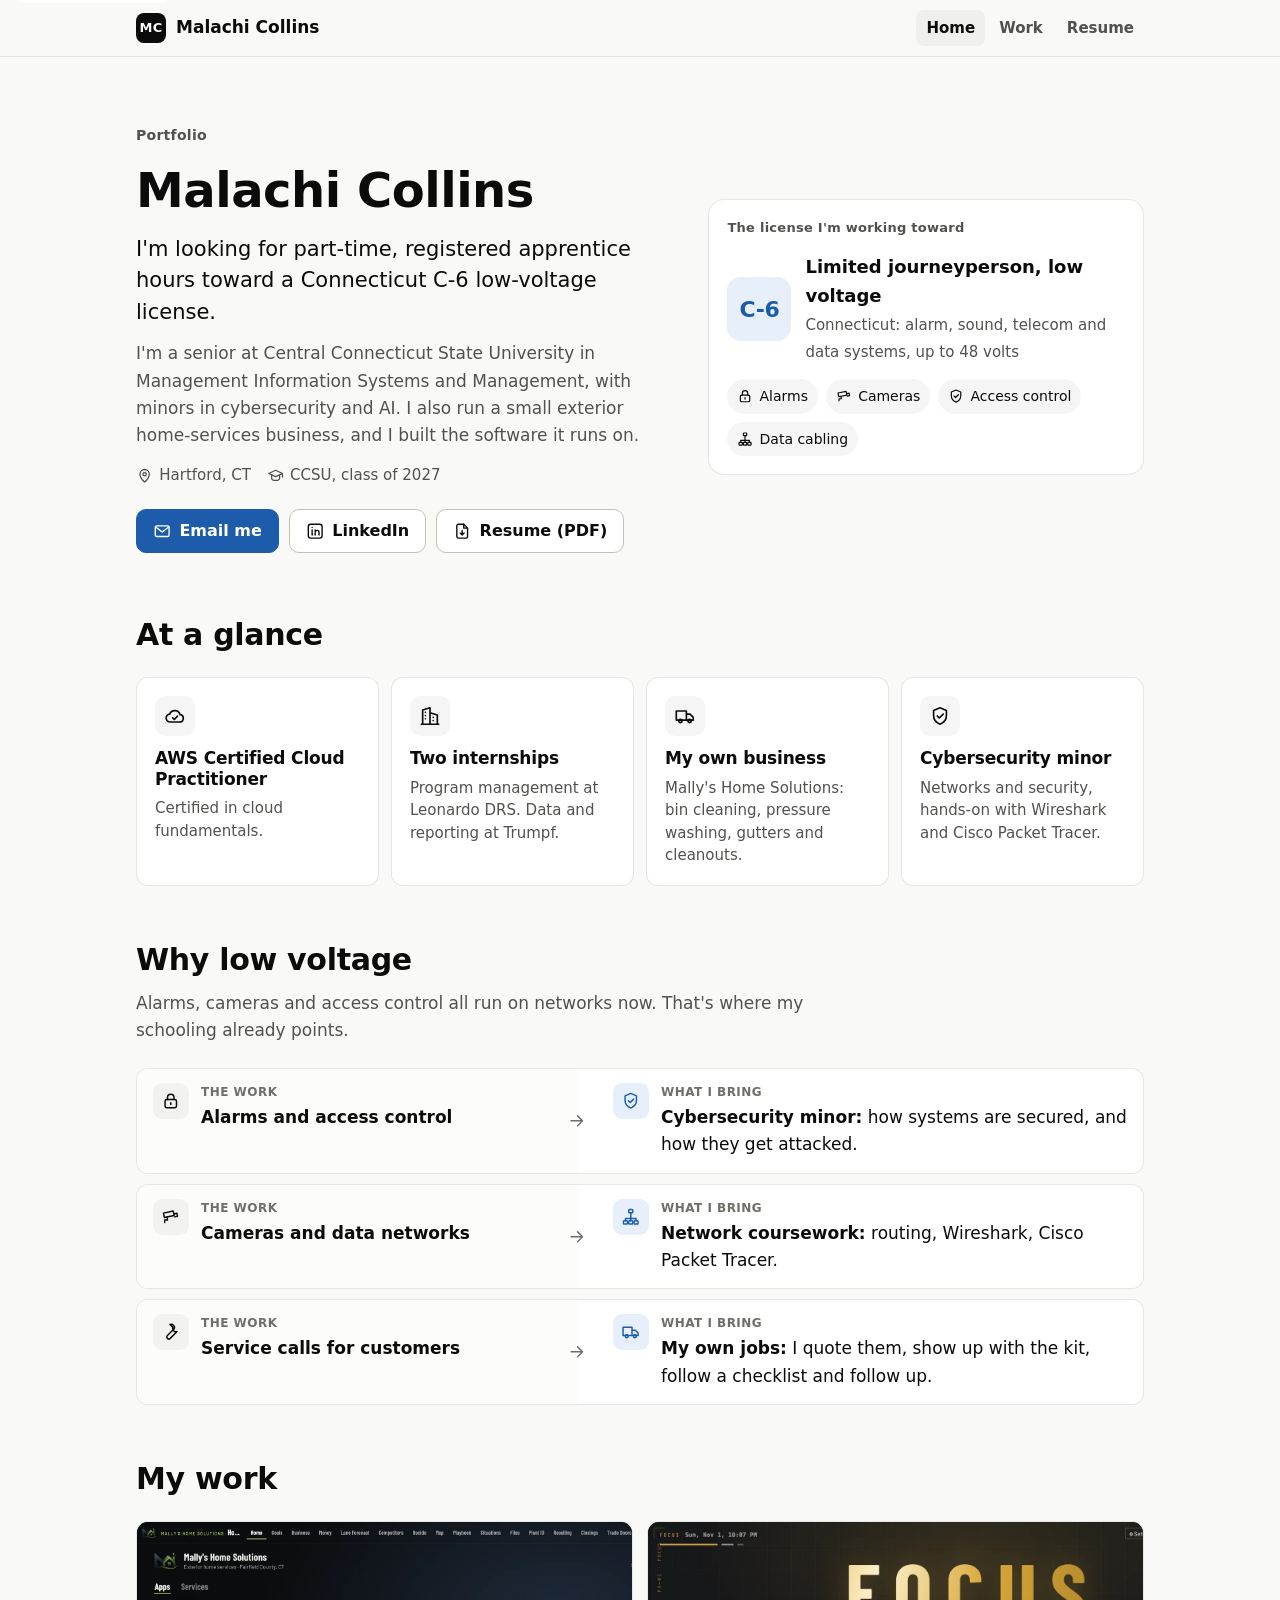
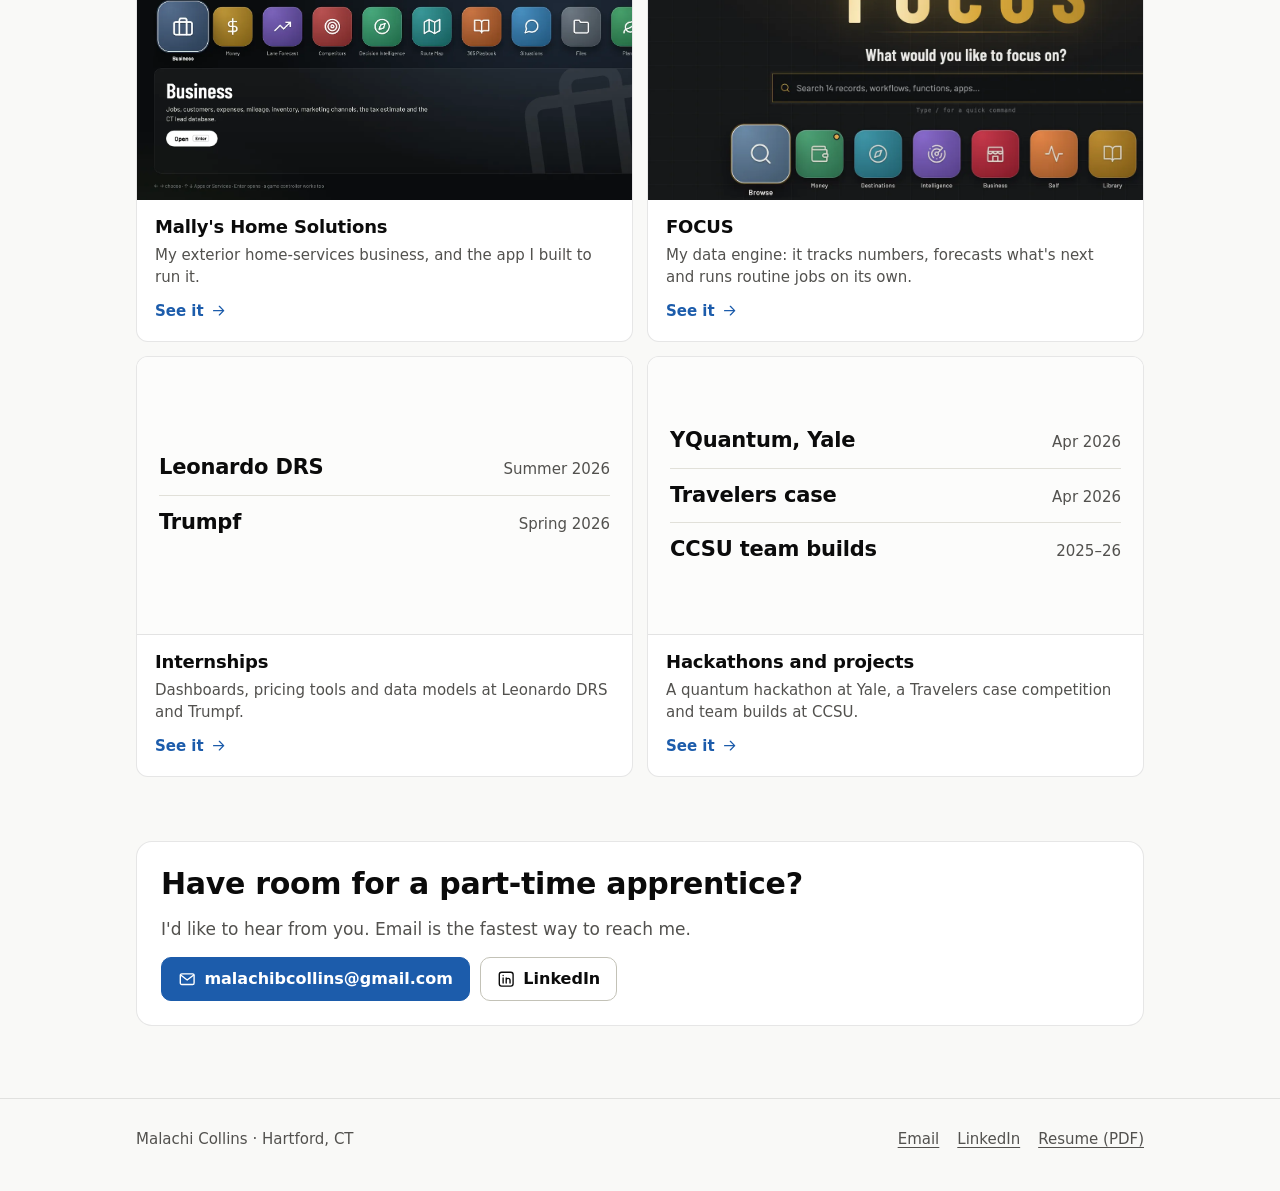
==== docs/index.html @ 4927d35c "The portfolio: Home, Work and Resume for apprenticeship outreach, phone-first, with cleaned screensh" ====
<!doctype html>
<html lang="en">
<head>
<meta charset="utf-8">
<meta name="viewport" content="width=device-width, initial-scale=1">
<title>Malachi Collins · Portfolio</title>
<meta name="description" content="CCSU senior in information systems and cybersecurity, looking for part-time, registered apprentice hours toward a Connecticut C-6 low-voltage license.">
<meta property="og:type" content="website">
<meta property="og:title" content="Malachi Collins · Portfolio">
<meta property="og:description" content="Looking for part-time, registered apprentice hours toward a Connecticut C-6 low-voltage license.">
<meta property="og:url" content="https://mallythearchitect.github.io/">
<meta property="og:image" content="https://mallythearchitect.github.io/assets/img/og-card.png">
<meta name="twitter:card" content="summary_large_image">
<meta name="theme-color" content="#f9f9f7" media="(prefers-color-scheme: light)">
<meta name="theme-color" content="#0d0d0d" media="(prefers-color-scheme: dark)">
<link rel="icon" href="favicon.svg" type="image/svg+xml">
<link rel="apple-touch-icon" href="assets/img/apple-touch-icon.png">
<link rel="stylesheet" href="assets/site.css">
</head>
<body>
<a class="skip" href="#main">Skip to content</a>
<header class="top">
  <div class="wrap">
    <a class="brand" href="./"><span class="mark" aria-hidden="true">MC</span><span class="name">Malachi Collins</span></a>
    <nav class="nav" aria-label="Pages">
      <a href="./" aria-current="page">Home</a>
      <a href="work.html">Work</a>
      <a href="resume.html">Resume</a>
    </nav>
  </div>
</header>

<main id="main">
  <div class="wrap">
    <section class="hero" aria-labelledby="hello">
      <div>
        <div class="kicker">Portfolio</div>
        <h1 id="hello">Malachi Collins</h1>
        <p class="lead">I'm looking for part-time, registered apprentice hours toward a Connecticut <span class="nb">C-6</span> low-voltage license.</p>
        <p class="sub">I'm a senior at Central Connecticut State University in Management Information Systems and Management, with minors in cybersecurity and AI. I also run a small exterior home-services business, and I built the software it runs on.</p>
        <div class="meta">
          <span><svg class="icon" aria-hidden="true"><use href="assets/icons.svg#i-pin"/></svg>Hartford, CT</span>
          <span><svg class="icon" aria-hidden="true"><use href="assets/icons.svg#i-cap"/></svg>CCSU, class of 2027</span>
        </div>
        <div class="actions">
          <a class="btn primary" href="mailto:malachibcollins@gmail.com"><svg class="icon" aria-hidden="true"><use href="assets/icons.svg#i-mail"/></svg>Email me</a>
          <a class="btn" href="https://www.linkedin.com/in/malachi-collins/" rel="noopener"><svg class="icon" aria-hidden="true"><use href="assets/icons.svg#i-linkedin"/></svg>LinkedIn</a>
          <a class="btn" href="assets/Malachi-Collins-Resume.pdf"><svg class="icon" aria-hidden="true"><use href="assets/icons.svg#i-file"/></svg>Resume (PDF)</a>
        </div>
      </div>
      <aside class="hero-card" aria-label="The license I'm working toward">
        <div class="label">The license I'm working toward</div>
        <div class="target">
          <div class="badge-big" aria-hidden="true">C-6</div>
          <div><strong>Limited journeyperson, low voltage</strong><span>Connecticut: alarm, sound, telecom and data systems, up to 48 volts</span></div>
        </div>
        <div class="covers" aria-label="What the work covers">
          <span><svg class="icon" aria-hidden="true"><use href="assets/icons.svg#i-lock"/></svg>Alarms</span>
          <span><svg class="icon" aria-hidden="true"><use href="assets/icons.svg#i-camera"/></svg>Cameras</span>
          <span><svg class="icon" aria-hidden="true"><use href="assets/icons.svg#i-shield"/></svg>Access control</span>
          <span><svg class="icon" aria-hidden="true"><use href="assets/icons.svg#i-network"/></svg>Data cabling</span>
        </div>
      </aside>
    </section>

    <section class="section" aria-labelledby="glance">
      <div class="section-head"><h2 id="glance">At a glance</h2></div>
      <div class="tiles">
        <div class="tile">
          <div class="ico"><svg class="icon" aria-hidden="true"><use href="assets/icons.svg#i-cloud"/></svg></div>
          <h3>AWS Certified Cloud Practitioner</h3>
          <p>Certified in cloud fundamentals.</p>
        </div>
        <div class="tile">
          <div class="ico"><svg class="icon" aria-hidden="true"><use href="assets/icons.svg#i-building"/></svg></div>
          <h3>Two internships</h3>
          <p>Program management at Leonardo DRS. Data and reporting at Trumpf.</p>
        </div>
        <div class="tile">
          <div class="ico"><svg class="icon" aria-hidden="true"><use href="assets/icons.svg#i-truck"/></svg></div>
          <h3>My own business</h3>
          <p>Mally's Home Solutions: bin cleaning, pressure washing, gutters and cleanouts.</p>
        </div>
        <div class="tile">
          <div class="ico"><svg class="icon" aria-hidden="true"><use href="assets/icons.svg#i-shield"/></svg></div>
          <h3>Cybersecurity minor</h3>
          <p>Networks and security, hands-on with Wireshark and Cisco Packet Tracer.</p>
        </div>
      </div>
    </section>

    <section class="section" aria-labelledby="why">
      <div class="section-head">
        <h2 id="why">Why low voltage</h2>
        <p class="sub">Alarms, cameras and access control all run on networks now. That's where my schooling already points.</p>
      </div>
      <div class="pairs">
        <div class="pair">
          <div class="work"><span class="ico"><svg class="icon" aria-hidden="true"><use href="assets/icons.svg#i-lock"/></svg></span><div><small>The work</small><strong>Alarms and access control</strong></div></div>
          <div class="arrow" aria-hidden="true"><svg class="icon"><use href="assets/icons.svg#i-arrow"/></svg></div>
          <div class="bring"><span class="ico"><svg class="icon" aria-hidden="true"><use href="assets/icons.svg#i-shield"/></svg></span><div><small>What I bring</small><strong>Cybersecurity minor:</strong> how systems are secured, and how they get attacked.</div></div>
        </div>
        <div class="pair">
          <div class="work"><span class="ico"><svg class="icon" aria-hidden="true"><use href="assets/icons.svg#i-camera"/></svg></span><div><small>The work</small><strong>Cameras and data networks</strong></div></div>
          <div class="arrow" aria-hidden="true"><svg class="icon"><use href="assets/icons.svg#i-arrow"/></svg></div>
          <div class="bring"><span class="ico"><svg class="icon" aria-hidden="true"><use href="assets/icons.svg#i-network"/></svg></span><div><small>What I bring</small><strong>Network coursework:</strong> routing, Wireshark, Cisco Packet Tracer.</div></div>
        </div>
        <div class="pair">
          <div class="work"><span class="ico"><svg class="icon" aria-hidden="true"><use href="assets/icons.svg#i-tools"/></svg></span><div><small>The work</small><strong>Service calls for customers</strong></div></div>
          <div class="arrow" aria-hidden="true"><svg class="icon"><use href="assets/icons.svg#i-arrow"/></svg></div>
          <div class="bring"><span class="ico"><svg class="icon" aria-hidden="true"><use href="assets/icons.svg#i-truck"/></svg></span><div><small>What I bring</small><strong>My own jobs:</strong> I quote them, show up with the kit, follow a checklist and follow up.</div></div>
        </div>
      </div>
    </section>

    <section class="section" aria-labelledby="mywork">
      <div class="section-head"><h2 id="mywork">My work</h2></div>
      <div class="cards two-up">
        <a class="card" href="work.html#mallys">
          <div class="pic"><img src="assets/img/mhs-console.webp" width="1600" height="825" alt="The Mally's Home Solutions app's home screen: a row of app tiles." loading="lazy"></div>
          <div class="body"><h3>Mally's Home Solutions</h3><p>My exterior home-services business, and the app I built to run it.</p><span class="more">See it<svg class="icon" aria-hidden="true"><use href="assets/icons.svg#i-arrow"/></svg></span></div>
        </a>
        <a class="card" href="work.html#focus">
          <div class="pic"><img src="assets/img/focus-home.webp" width="1600" height="700" alt="The FOCUS home screen: a search box and a row of app tiles." loading="lazy"></div>
          <div class="body"><h3>FOCUS</h3><p>My data engine: it tracks numbers, forecasts what's next and runs routine jobs on its own.</p><span class="more">See it<svg class="icon" aria-hidden="true"><use href="assets/icons.svg#i-arrow"/></svg></span></div>
        </a>
        <a class="card" href="work.html#internships">
          <div class="pic text-pic"><ul><li><b>Leonardo DRS</b><span>Summer 2026</span></li><li><b>Trumpf</b><span>Spring 2026</span></li></ul></div>
          <div class="body"><h3>Internships</h3><p>Dashboards, pricing tools and data models at Leonardo DRS and Trumpf.</p><span class="more">See it<svg class="icon" aria-hidden="true"><use href="assets/icons.svg#i-arrow"/></svg></span></div>
        </a>
        <a class="card" href="work.html#competitions">
          <div class="pic text-pic"><ul><li><b>YQuantum, Yale</b><span>Apr 2026</span></li><li><b>Travelers case</b><span>Apr 2026</span></li><li><b>CCSU team builds</b><span>2025–26</span></li></ul></div>
          <div class="body"><h3>Hackathons and projects</h3><p>A quantum hackathon at Yale, a Travelers case competition and team builds at CCSU.</p><span class="more">See it<svg class="icon" aria-hidden="true"><use href="assets/icons.svg#i-arrow"/></svg></span></div>
        </a>
      </div>
    </section>

    <section class="cta" aria-labelledby="talk">
      <h2 id="talk">Have room for a part-time apprentice?</h2>
      <p>I'd like to hear from you. Email is the fastest way to reach me.</p>
      <div class="actions">
        <a class="btn primary" href="mailto:malachibcollins@gmail.com"><svg class="icon" aria-hidden="true"><use href="assets/icons.svg#i-mail"/></svg>malachibcollins@gmail.com</a>
        <a class="btn" href="https://www.linkedin.com/in/malachi-collins/" rel="noopener"><svg class="icon" aria-hidden="true"><use href="assets/icons.svg#i-linkedin"/></svg>LinkedIn</a>
      </div>
    </section>
  </div>
</main>

<footer class="foot">
  <div class="wrap">
    <span>Malachi Collins · Hartford, CT</span>
    <nav aria-label="Contact">
      <a href="mailto:malachibcollins@gmail.com">Email</a>
      <a href="https://www.linkedin.com/in/malachi-collins/" rel="noopener">LinkedIn</a>
      <a href="assets/Malachi-Collins-Resume.pdf">Resume (PDF)</a>
    </nav>
  </div>
</footer>
</body>
</html>
---- docs/assets/site.css ----
/* Malachi Collins: portfolio. One stylesheet for every page; light and dark follow the device. */
:root {
  color-scheme: light;
  --page: #f9f9f7;
  --surface: #fcfcfb;
  --raised: #ffffff;
  --ink: #0b0b0b;
  --ink-2: #52514e;
  --muted: #6f6e69;
  --grid: #e1e0d9;
  --axis: #c3c2b7;
  --ring: rgba(11, 11, 11, 0.10);
  --wash: rgba(11, 11, 11, 0.04);
  --link: #1c5cab;
  --accent: #1c5cab;
  --on-accent: #ffffff;
  --accent-wash: #e6effa;
  --series-1: #2a78d6;
  --series-2: #eb6834;
  --series-3: #1baf7a;
  --good: #0ca30c;
  --radius: 12px;
  --font: system-ui, -apple-system, "Segoe UI", Roboto, "Helvetica Neue", Arial, sans-serif;
}
@media (prefers-color-scheme: dark) {
  :root:not([data-theme="light"]) {
    color-scheme: dark;
    --page: #0d0d0d;
    --surface: #1a1a19;
    --raised: #1f1f1e;
    --ink: #f0efec;
    --ink-2: #c3c2b7;
    --muted: #a3a29b;
    --grid: #2c2c2a;
    --axis: #383835;
    --ring: rgba(255, 255, 255, 0.10);
    --wash: rgba(255, 255, 255, 0.05);
    --link: #86b6ef;
    --accent: #3987e5;
    --on-accent: #ffffff;
    --accent-wash: #16263a;
    --series-1: #3987e5;
    --series-2: #d95926;
    --series-3: #199e70;
  }
}

*, *::before, *::after { box-sizing: border-box; }
html { -webkit-text-size-adjust: 100%; scroll-behavior: smooth; }
@media (prefers-reduced-motion: reduce) { html { scroll-behavior: auto; } }
body {
  margin: 0;
  background: var(--page);
  color: var(--ink);
  font: 17px/1.6 var(--font);
  overflow-x: hidden;
}
img { max-width: 100%; height: auto; display: block; }
a { color: var(--link); text-underline-offset: 3px; }
a:hover { text-decoration-thickness: 2px; }
:focus-visible { outline: 2px solid var(--accent); outline-offset: 3px; border-radius: 4px; }
h1, h2, h3 { line-height: 1.2; margin: 0; letter-spacing: -0.01em; }
h1 { font-size: clamp(32px, 6vw, 48px); font-weight: 700; }
h2 { font-size: clamp(24px, 4vw, 30px); font-weight: 700; }
h3 { font-size: 18px; font-weight: 650; }
p { margin: 0; }
.wrap { max-width: 1040px; margin: 0 auto; padding: 0 16px; }
.nb { white-space: nowrap; }
.sr-only { position: absolute; width: 1px; height: 1px; padding: 0; margin: -1px; overflow: hidden; clip: rect(0 0 0 0); white-space: nowrap; border: 0; }
.skip { position: absolute; left: 16px; top: -40px; background: var(--raised); padding: 8px 12px; border-radius: 8px; z-index: 10; }
.skip:focus { top: 8px; }
.icon { width: 1.15em; height: 1.15em; flex: none; fill: none; stroke: currentColor; stroke-width: 1.8; stroke-linecap: round; stroke-linejoin: round; }

/* Top bar */
.top { position: sticky; top: 0; z-index: 5; background: var(--page); background: color-mix(in srgb, var(--page) 88%, transparent); backdrop-filter: saturate(1.4) blur(10px); -webkit-backdrop-filter: saturate(1.4) blur(10px); border-bottom: 1px solid var(--ring); }
.top .wrap { display: flex; align-items: center; justify-content: space-between; gap: 12px; height: 56px; }
.brand { display: flex; align-items: center; gap: 10px; color: var(--ink); text-decoration: none; font-weight: 700; white-space: nowrap; }
.brand .mark { width: 30px; height: 30px; border-radius: 8px; background: var(--ink); color: var(--page); display: grid; place-items: center; font-size: 13px; letter-spacing: 0.02em; }
.nav { display: flex; gap: 4px; }
.nav a { color: var(--ink-2); text-decoration: none; padding: 6px 10px; border-radius: 8px; font-size: 15px; font-weight: 550; }
.nav a:hover { background: var(--wash); color: var(--ink); }
.nav a[aria-current="page"] { color: var(--ink); background: var(--wash); }
@media (max-width: 420px) { .brand .name { display: none; } }

/* Sections */
main { display: block; }
.section { padding: 56px 0 8px; }
.section + .section { padding-top: 48px; }
.kicker { display: inline-flex; align-items: center; gap: 8px; color: var(--ink-2); font-size: 14px; font-weight: 600; letter-spacing: 0.02em; margin-bottom: 10px; }
.lead { font-size: clamp(18px, 2.6vw, 21px); line-height: 1.5; color: var(--ink); max-width: 46ch; }
.sub { color: var(--ink-2); max-width: 62ch; }
.section-head { display: grid; gap: 10px; margin-bottom: 24px; }
.section-head .sub { margin-top: 2px; }

/* Hero */
.hero { padding: 48px 0 8px; display: grid; gap: 28px; grid-template-columns: minmax(0, 1fr); align-items: center; }
@media (min-width: 860px) { .hero { grid-template-columns: minmax(0, 1.25fr) minmax(0, 1fr); padding-top: 64px; } }
.hero h1 { margin: 6px 0 14px; }
.hero .lead { margin-bottom: 12px; }
.meta { display: flex; flex-wrap: wrap; gap: 6px 16px; color: var(--ink-2); font-size: 15px; margin: 14px 0 22px; }
.meta span { display: inline-flex; align-items: center; gap: 6px; }
.actions { display: flex; flex-wrap: wrap; gap: 10px; }
.btn { display: inline-flex; align-items: center; gap: 8px; min-height: 44px; padding: 0 16px; border-radius: 10px; border: 1px solid var(--axis); color: var(--ink); background: var(--raised); text-decoration: none; font-weight: 600; font-size: 16px; }
.btn:hover { border-color: var(--ink-2); text-decoration: none; }
.btn.primary { background: var(--accent); border-color: var(--accent); color: var(--on-accent); }
.btn.primary:hover { filter: brightness(1.08); }
.hero-card { background: var(--raised); border: 1px solid var(--ring); border-radius: 16px; padding: 18px; display: grid; gap: 14px; }
.hero-card .label { font-size: 13px; font-weight: 650; color: var(--ink-2); letter-spacing: 0.02em; }
.target { display: grid; grid-template-columns: auto minmax(0, 1fr); gap: 14px; align-items: center; }
.badge-big { width: 64px; height: 64px; border-radius: 14px; background: var(--accent-wash); color: var(--link); display: grid; place-items: center; font-weight: 800; font-size: 22px; letter-spacing: -0.02em; }
.target strong { display: block; font-size: 18px; }
.target span { color: var(--ink-2); font-size: 15px; }
.covers { display: flex; flex-wrap: wrap; gap: 8px; }
.covers span { display: inline-flex; align-items: center; gap: 6px; font-size: 14px; padding: 6px 10px; border-radius: 999px; background: var(--wash); color: var(--ink); }

/* Tiles */
.tiles { display: grid; gap: 12px; grid-template-columns: repeat(auto-fit, minmax(min(100%, 220px), 1fr)); }
.tile { background: var(--raised); border: 1px solid var(--ring); border-radius: var(--radius); padding: 18px; display: grid; gap: 8px; align-content: start; }
.tile .ico { width: 40px; height: 40px; border-radius: 10px; display: grid; place-items: center; background: var(--wash); color: var(--ink); margin-bottom: 4px; }
.tile .ico .icon { width: 22px; height: 22px; }
.tile h3 { font-size: 17px; }
.tile p { color: var(--ink-2); font-size: 15px; line-height: 1.5; }
.stat { background: var(--surface); border: 1px solid var(--ring); border-radius: var(--radius); padding: 16px 18px; }
.stat b { display: block; font-size: 30px; line-height: 1.1; font-weight: 750; letter-spacing: -0.02em; }
.stat span { color: var(--ink-2); font-size: 15px; }

/* Overlap rows (Why low voltage) */
.pairs { display: grid; gap: 10px; }
.pair { display: grid; grid-template-columns: minmax(0, 1fr); gap: 0; background: var(--raised); border: 1px solid var(--ring); border-radius: var(--radius); overflow: hidden; }
.pair > div { display: flex; gap: 12px; align-items: flex-start; padding: 14px 16px; }
.pair .work { background: var(--surface); }
.pair .ico { width: 36px; height: 36px; border-radius: 9px; display: grid; place-items: center; flex: none; background: var(--wash); }
.pair .bring .ico { background: var(--accent-wash); color: var(--link); }
.pair small { display: block; font-size: 12px; font-weight: 700; letter-spacing: 0.04em; color: var(--muted); text-transform: uppercase; margin-bottom: 2px; }
.pair strong { font-weight: 650; }
.pair .arrow { display: none; }
@media (min-width: 760px) {
  .pair { grid-template-columns: minmax(0, 1fr) 40px minmax(0, 1.3fr); align-items: stretch; }
  .pair .arrow { display: grid; place-items: center; color: var(--muted); background: linear-gradient(90deg, var(--surface) 50%, var(--raised) 50%); padding: 0; }
}

/* Work cards with a picture */
.cards { display: grid; gap: 14px; grid-template-columns: repeat(auto-fit, minmax(min(100%, 300px), 1fr)); }
.card { background: var(--raised); border: 1px solid var(--ring); border-radius: var(--radius); overflow: hidden; color: var(--ink); text-decoration: none; display: flex; flex-direction: column; }
a.card:hover { border-color: var(--axis); }
a.card:hover h3 { text-decoration: underline; text-underline-offset: 3px; }
.card .pic { aspect-ratio: 16 / 9; background: #151515; overflow: hidden; }
.card .pic img { width: 100%; height: 100%; object-fit: cover; object-position: top left; }
.cards.two-up { grid-template-columns: repeat(auto-fit, minmax(min(100%, 420px), 1fr)); }
.card .pic.text-pic { display: flex; align-items: center; background: var(--surface); padding: 16px 22px; border-bottom: 1px solid var(--ring); }
.text-pic ul { list-style: none; margin: 0; padding: 0; width: 100%; display: grid; gap: 10px; }
.text-pic li { display: flex; justify-content: space-between; align-items: baseline; gap: 12px; padding-bottom: 10px; border-bottom: 1px solid var(--grid); }
.text-pic li:last-child { border-bottom: 0; padding-bottom: 0; }
.text-pic b { font-size: clamp(17px, 2.4vw, 21px); font-weight: 700; letter-spacing: -0.01em; }
.text-pic span { color: var(--ink-2); font-size: 15px; white-space: nowrap; }
.card .body { padding: 16px 18px 18px; display: grid; gap: 6px; }
.card .body p { color: var(--ink-2); font-size: 15px; line-height: 1.5; }
.more { display: inline-flex; align-items: center; gap: 6px; font-weight: 600; color: var(--link); font-size: 15px; margin-top: 4px; }

/* Jump links */
.jump { display: flex; flex-wrap: wrap; gap: 8px; margin-top: 18px; }
.jump a { display: inline-flex; align-items: center; gap: 6px; padding: 8px 12px; border-radius: 999px; border: 1px solid var(--ring); background: var(--raised); color: var(--ink); text-decoration: none; font-size: 15px; font-weight: 550; }
.jump a:hover { border-color: var(--axis); }

/* Project sections */
.project { padding-top: 56px; scroll-margin-top: 64px; }
.project-head { display: grid; gap: 10px; margin-bottom: 20px; }
.chips { display: flex; flex-wrap: wrap; gap: 8px; }
.chips span { display: inline-flex; align-items: center; gap: 6px; padding: 6px 12px; border-radius: 999px; background: var(--raised); border: 1px solid var(--ring); font-size: 15px; }
.chips .icon { color: var(--good); }
.chips.plain span { background: var(--wash); border-color: transparent; font-size: 14px; }
.label-row { font-size: 13px; font-weight: 700; letter-spacing: 0.04em; text-transform: uppercase; color: var(--muted); margin: 22px 0 10px; }
.shots { display: grid; gap: 14px; grid-template-columns: minmax(0, 1fr); margin-top: 18px; }
@media (min-width: 860px) { .shots { grid-template-columns: repeat(2, minmax(0, 1fr)); } .shots .wide { grid-column: 1 / -1; } }
figure { margin: 0; }
.shot { background: var(--raised); border: 1px solid var(--ring); border-radius: var(--radius); overflow: hidden; display: flex; flex-direction: column; }
.shot a { display: flex; align-items: center; flex: 1 1 auto; background: #151515; }
.shot a img { width: 100%; }
.shot figcaption { padding: 12px 16px 14px; color: var(--ink-2); font-size: 15px; line-height: 1.5; }
.shot figcaption b { color: var(--ink); font-weight: 650; }
.note { display: flex; gap: 10px; align-items: flex-start; padding: 12px 14px; border-radius: 10px; background: var(--wash); color: var(--ink-2); font-size: 15px; margin-top: 16px; }
.note .icon { margin-top: 3px; color: var(--ink-2); }

/* FOCUS flow */
.flow { display: grid; gap: 10px; margin-top: 4px; }
.flow-steps { display: grid; gap: 10px; grid-template-columns: repeat(2, minmax(0, 1fr)); }
@media (min-width: 760px) { .flow-steps { grid-template-columns: repeat(4, minmax(0, 1fr)); } }
.step { position: relative; background: var(--raised); border: 1px solid var(--ring); border-radius: var(--radius); padding: 14px 16px; }
.step .n { font-size: 12px; font-weight: 700; color: var(--muted); letter-spacing: 0.04em; }
.step strong { display: block; font-size: 17px; margin: 2px 0 2px; }
.step span { color: var(--ink-2); font-size: 14px; line-height: 1.45; display: block; }
.base { display: flex; flex-wrap: wrap; align-items: center; gap: 8px 14px; background: var(--accent-wash); color: var(--ink); border-radius: var(--radius); padding: 12px 16px; font-size: 15px; }
.base strong { display: inline-flex; align-items: center; gap: 8px; }
.base span { color: var(--ink-2); }

/* Experience */
.jobs { display: grid; gap: 12px; }
.job { background: var(--raised); border: 1px solid var(--ring); border-radius: var(--radius); padding: 16px 18px; display: grid; gap: 8px; }
.job-top { display: flex; flex-wrap: wrap; justify-content: space-between; gap: 2px 12px; align-items: baseline; }
.job-top h3 { font-size: 18px; }
.job-top .when { color: var(--ink-2); font-size: 15px; white-space: nowrap; }
.job .role { color: var(--ink-2); font-size: 15px; margin-top: -4px; }
.job ul { margin: 2px 0 0; padding-left: 20px; color: var(--ink); }
.job li { margin: 3px 0; font-size: 16px; }
.job li::marker { color: var(--muted); }
.two { display: grid; gap: 12px; grid-template-columns: repeat(auto-fit, minmax(min(100%, 320px), 1fr)); }

/* Timeline (resume) */
.legend { display: flex; flex-wrap: wrap; gap: 6px 18px; font-size: 14px; color: var(--ink-2); margin: 0 0 14px; }
.legend span { display: inline-flex; align-items: center; gap: 8px; }
.legend i { width: 14px; height: 10px; border-radius: 3px; display: inline-block; }
.k-school { background: var(--series-1); }
.k-work { background: var(--series-2); }
.k-lead { background: var(--series-3); }
/* Each plot cell draws a hairline at every January (12 of the 78 months shown = 15.3846%) and the dashed
   "now" line at Nov 2026 (70 of 78 = 89.74%). On wide screens the rows touch, so the lines run unbroken. */
.timeline { background: var(--surface); border: 1px solid var(--ring); border-radius: var(--radius); padding: 10px 16px 8px; }
.tl-row { display: grid; grid-template-columns: minmax(0, 1fr); column-gap: 16px; }
.tl-label { font-size: 14px; line-height: 1.35; padding: 10px 0 4px; }
.tl-label b { font-weight: 650; }
.tl-label span { color: var(--ink-2); }
.tl-plot { position: relative; min-height: 22px; background-image: linear-gradient(to right, var(--grid) 1px, transparent 1px); background-size: 15.3846% 100%; background-repeat: repeat-x; }
.tl-plot::after { content: ""; position: absolute; top: 0; bottom: 0; left: 89.74%; border-left: 1.5px dashed var(--ink-2); }
.tl-bar { position: absolute; top: 50%; height: 12px; margin-top: -6px; min-width: 6px; border-radius: 4px; z-index: 1; }
.tl-head .tl-label, .tl-axis .tl-label { display: none; }
.tl-head .tl-plot { min-height: 22px; }
.tl-now { position: absolute; left: 89.74%; top: 2px; transform: translateX(-50%); font-size: 12px; font-weight: 650; line-height: 18px; padding: 0 5px; border-radius: 4px; background: var(--surface); z-index: 2; }
.tl-axis .tl-plot { min-height: 26px; font-size: 12px; color: var(--muted); font-variant-numeric: tabular-nums; }
.tl-axis span { position: absolute; top: 6px; padding-left: 4px; line-height: 1; }
.tl-axis span.last { left: auto !important; right: 0; padding-left: 0; }
.tl-note { font-size: 13px; color: var(--ink-2); margin-top: 8px; }
@media (min-width: 760px) {
  .tl-row { grid-template-columns: 300px minmax(0, 1fr); }
  .tl-label { padding: 6px 0; }
  .tl-head .tl-label, .tl-axis .tl-label { display: block; padding: 0; }
}

/* Skills */
.skill-list { display: flex; flex-wrap: wrap; gap: 6px; margin-top: 4px; }
.skill-list span { font-size: 14px; padding: 4px 10px; border-radius: 999px; background: var(--wash); }

/* Footer */
.foot { margin-top: 72px; border-top: 1px solid var(--ring); padding: 28px 0 40px; color: var(--ink-2); font-size: 15px; }
.foot .wrap { display: flex; flex-wrap: wrap; justify-content: space-between; gap: 14px; align-items: center; }
.foot nav { display: flex; flex-wrap: wrap; gap: 6px 18px; }
.foot a { color: var(--ink-2); }
.cta { margin-top: 56px; background: var(--raised); border: 1px solid var(--ring); border-radius: 16px; padding: 24px; display: grid; gap: 14px; }
.cta p { color: var(--ink-2); }

/* Phones: tiles lie flat, icon on the left, so the page is shorter */
@media (max-width: 600px) {
  .tile { grid-template-columns: 40px minmax(0, 1fr); column-gap: 14px; row-gap: 4px; padding: 14px 16px; }
  .tile .ico { grid-row: 1 / span 3; margin: 0; }
  .tile > :not(.ico) { grid-column: 2; }
}
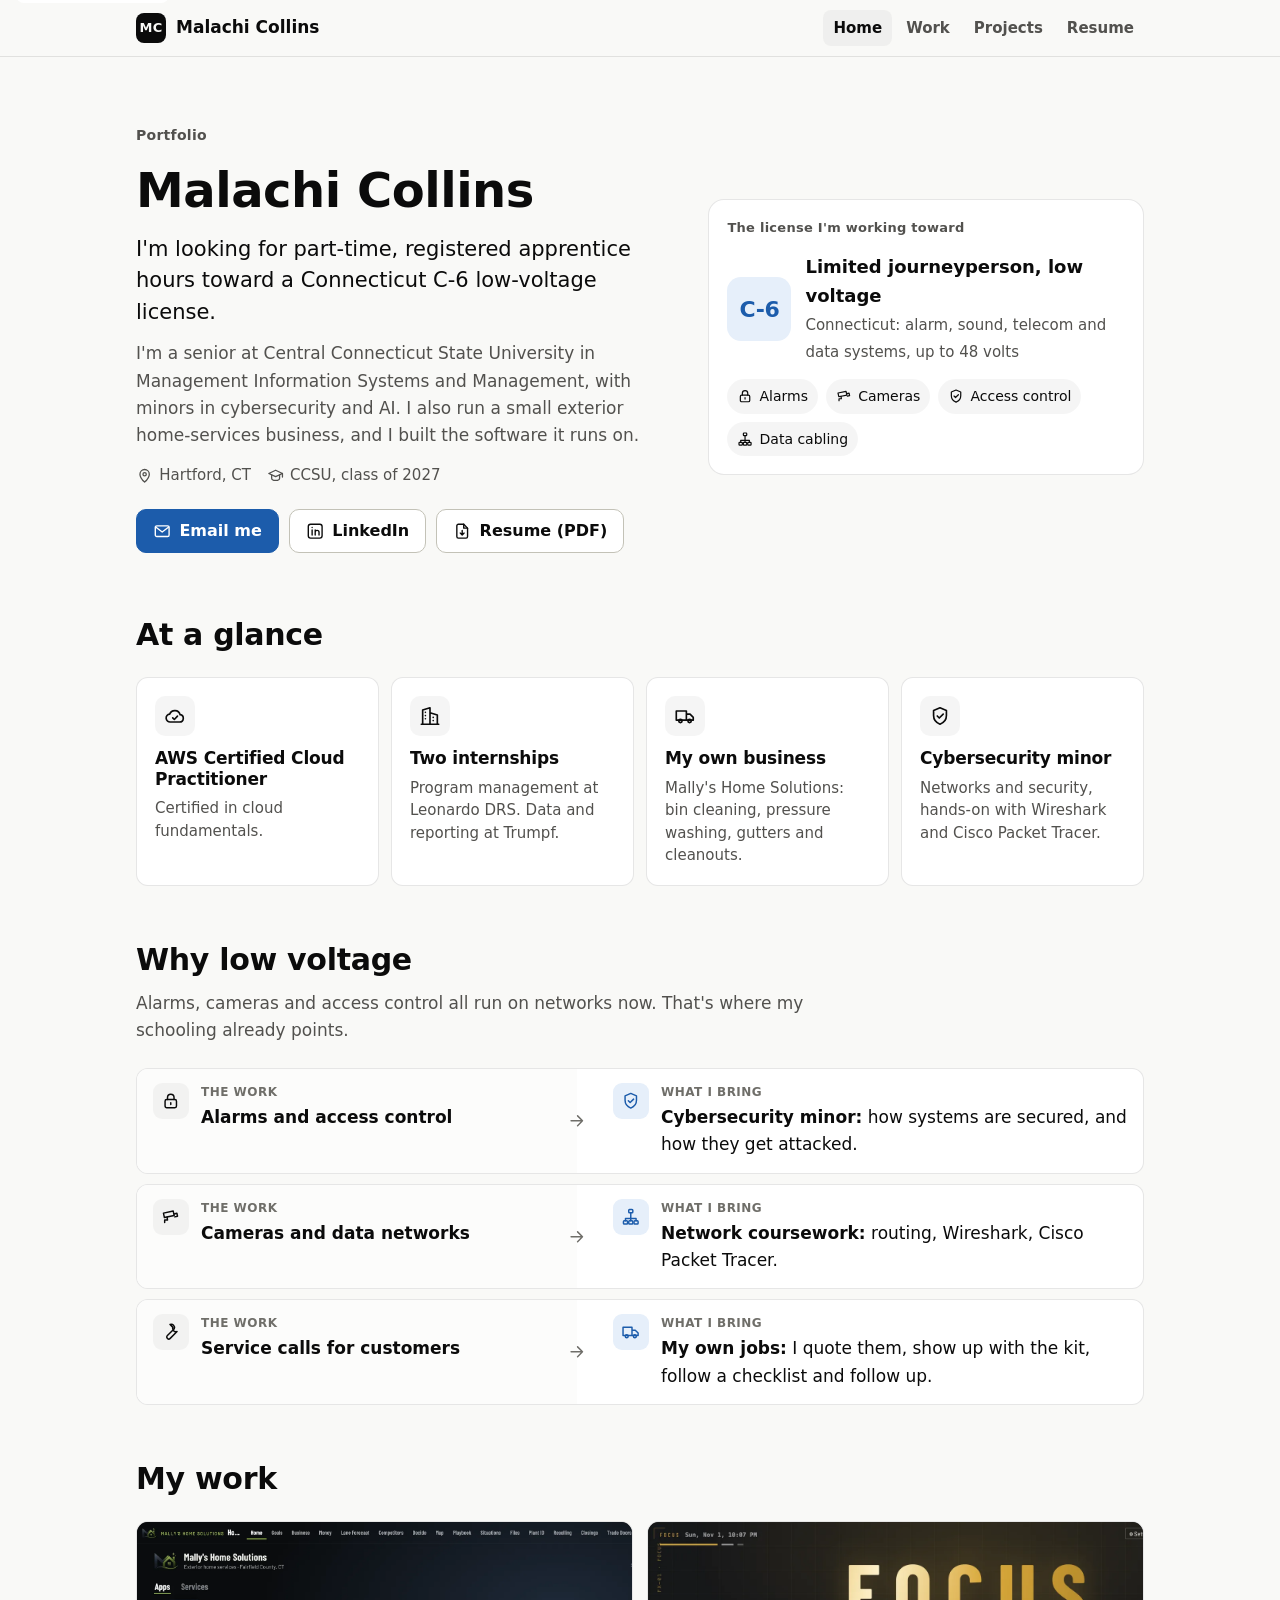
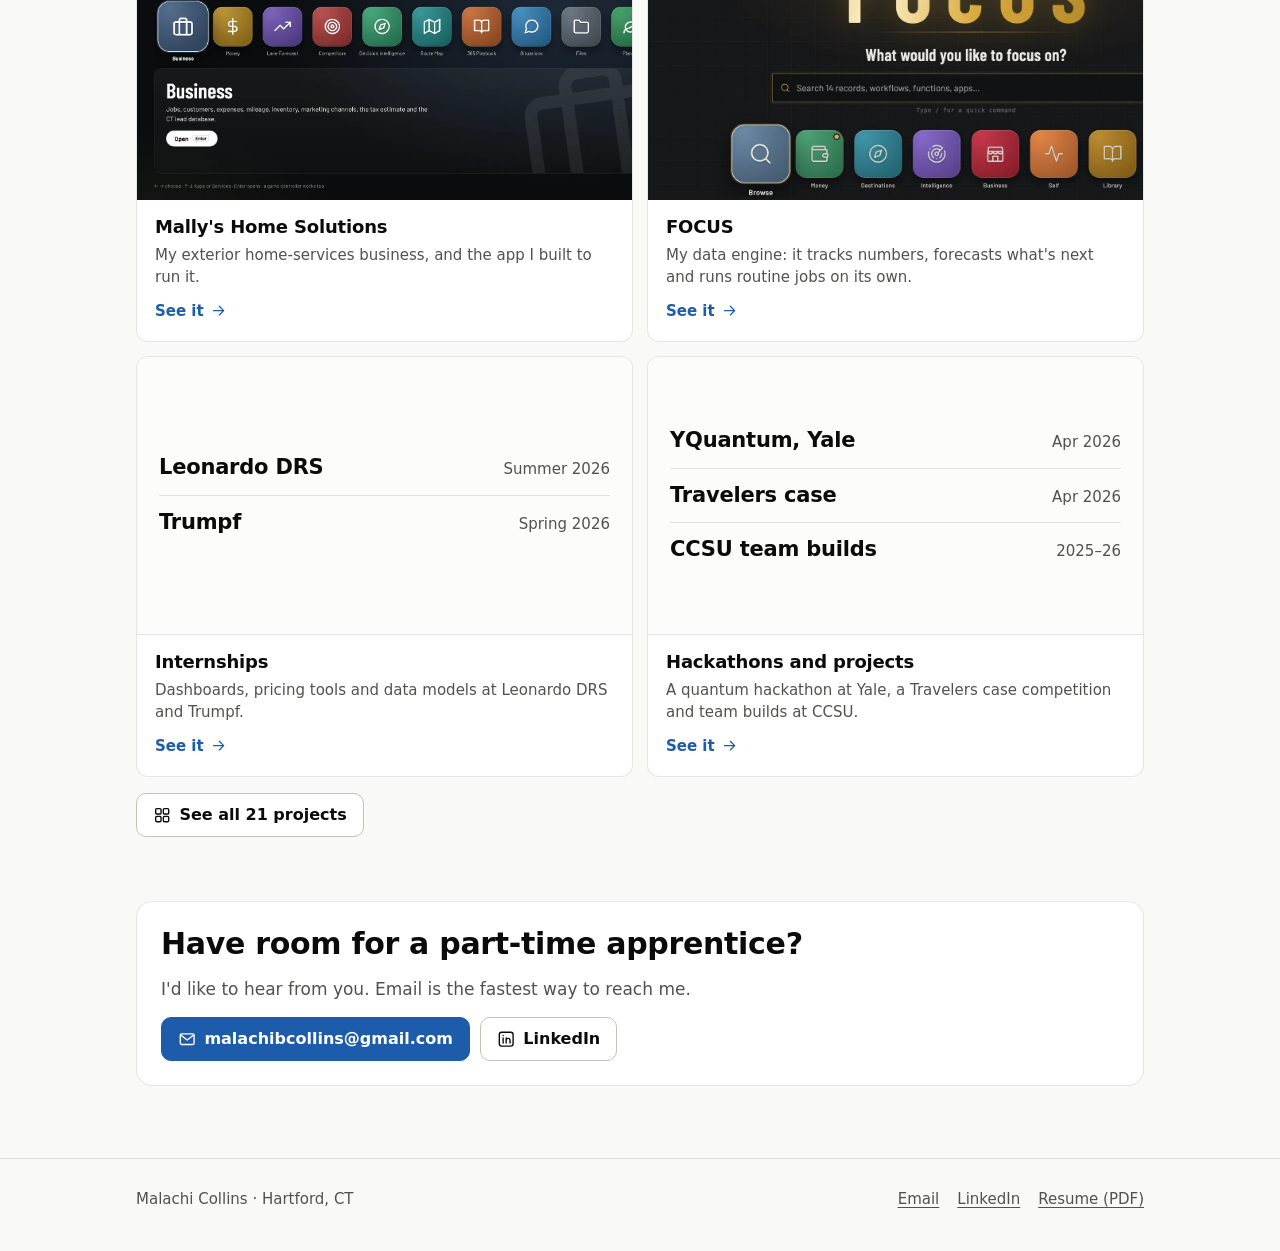
==== commit fdacb259: "The portfolio becomes a section of the site: docs/portfolio, a Projects page with all 21 projects, t" ====
--- a/docs/index.html
+++ b/docs/index.html
@@ -3,158 +3,21 @@
 <head>
 <meta charset="utf-8">
 <meta name="viewport" content="width=device-width, initial-scale=1">
-<title>Malachi Collins · Portfolio</title>
-<meta name="description" content="CCSU senior in information systems and cybersecurity, looking for part-time, registered apprentice hours toward a Connecticut C-6 low-voltage license.">
+<title>Malachi Collins</title>
+<!-- The site's front page comes later; for now the portfolio section is the site. -->
+<meta http-equiv="refresh" content="0; url=portfolio/">
+<link rel="canonical" href="https://malachicollins.org/portfolio/">
+<meta name="description" content="Malachi Collins: portfolio. Looking for part-time, registered apprentice hours toward a Connecticut C-6 low-voltage license.">
 <meta property="og:type" content="website">
 <meta property="og:title" content="Malachi Collins · Portfolio">
 <meta property="og:description" content="Looking for part-time, registered apprentice hours toward a Connecticut C-6 low-voltage license.">
-<meta property="og:url" content="https://mallythearchitect.github.io/">
-<meta property="og:image" content="https://mallythearchitect.github.io/assets/img/og-card.png">
-<meta name="twitter:card" content="summary_large_image">
-<meta name="theme-color" content="#f9f9f7" media="(prefers-color-scheme: light)">
-<meta name="theme-color" content="#0d0d0d" media="(prefers-color-scheme: dark)">
+<meta property="og:url" content="https://malachicollins.org/portfolio/">
+<meta property="og:image" content="https://malachicollins.org/portfolio/assets/img/og-card.png">
 <link rel="icon" href="favicon.svg" type="image/svg+xml">
-<link rel="apple-touch-icon" href="assets/img/apple-touch-icon.png">
-<link rel="stylesheet" href="assets/site.css">
+<style>body{margin:0;font:17px/1.6 system-ui,-apple-system,"Segoe UI",sans-serif;background:#f9f9f7;color:#0b0b0b;display:grid;place-items:center;min-height:100vh}a{color:#1c5cab}@media (prefers-color-scheme:dark){body{background:#0d0d0d;color:#f0efec}a{color:#86b6ef}}</style>
 </head>
 <body>
-<a class="skip" href="#main">Skip to content</a>
-<header class="top">
-  <div class="wrap">
-    <a class="brand" href="./"><span class="mark" aria-hidden="true">MC</span><span class="name">Malachi Collins</span></a>
-    <nav class="nav" aria-label="Pages">
-      <a href="./" aria-current="page">Home</a>
-      <a href="work.html">Work</a>
-      <a href="resume.html">Resume</a>
-    </nav>
-  </div>
-</header>
-
-<main id="main">
-  <div class="wrap">
-    <section class="hero" aria-labelledby="hello">
-      <div>
-        <div class="kicker">Portfolio</div>
-        <h1 id="hello">Malachi Collins</h1>
-        <p class="lead">I'm looking for part-time, registered apprentice hours toward a Connecticut <span class="nb">C-6</span> low-voltage license.</p>
-        <p class="sub">I'm a senior at Central Connecticut State University in Management Information Systems and Management, with minors in cybersecurity and AI. I also run a small exterior home-services business, and I built the software it runs on.</p>
-        <div class="meta">
-          <span><svg class="icon" aria-hidden="true"><use href="assets/icons.svg#i-pin"/></svg>Hartford, CT</span>
-          <span><svg class="icon" aria-hidden="true"><use href="assets/icons.svg#i-cap"/></svg>CCSU, class of 2027</span>
-        </div>
-        <div class="actions">
-          <a class="btn primary" href="mailto:malachibcollins@gmail.com"><svg class="icon" aria-hidden="true"><use href="assets/icons.svg#i-mail"/></svg>Email me</a>
-          <a class="btn" href="https://www.linkedin.com/in/malachi-collins/" rel="noopener"><svg class="icon" aria-hidden="true"><use href="assets/icons.svg#i-linkedin"/></svg>LinkedIn</a>
-          <a class="btn" href="assets/Malachi-Collins-Resume.pdf"><svg class="icon" aria-hidden="true"><use href="assets/icons.svg#i-file"/></svg>Resume (PDF)</a>
-        </div>
-      </div>
-      <aside class="hero-card" aria-label="The license I'm working toward">
-        <div class="label">The license I'm working toward</div>
-        <div class="target">
-          <div class="badge-big" aria-hidden="true">C-6</div>
-          <div><strong>Limited journeyperson, low voltage</strong><span>Connecticut: alarm, sound, telecom and data systems, up to 48 volts</span></div>
-        </div>
-        <div class="covers" aria-label="What the work covers">
-          <span><svg class="icon" aria-hidden="true"><use href="assets/icons.svg#i-lock"/></svg>Alarms</span>
-          <span><svg class="icon" aria-hidden="true"><use href="assets/icons.svg#i-camera"/></svg>Cameras</span>
-          <span><svg class="icon" aria-hidden="true"><use href="assets/icons.svg#i-shield"/></svg>Access control</span>
-          <span><svg class="icon" aria-hidden="true"><use href="assets/icons.svg#i-network"/></svg>Data cabling</span>
-        </div>
-      </aside>
-    </section>
-
-    <section class="section" aria-labelledby="glance">
-      <div class="section-head"><h2 id="glance">At a glance</h2></div>
-      <div class="tiles">
-        <div class="tile">
-          <div class="ico"><svg class="icon" aria-hidden="true"><use href="assets/icons.svg#i-cloud"/></svg></div>
-          <h3>AWS Certified Cloud Practitioner</h3>
-          <p>Certified in cloud fundamentals.</p>
-        </div>
-        <div class="tile">
-          <div class="ico"><svg class="icon" aria-hidden="true"><use href="assets/icons.svg#i-building"/></svg></div>
-          <h3>Two internships</h3>
-          <p>Program management at Leonardo DRS. Data and reporting at Trumpf.</p>
-        </div>
-        <div class="tile">
-          <div class="ico"><svg class="icon" aria-hidden="true"><use href="assets/icons.svg#i-truck"/></svg></div>
-          <h3>My own business</h3>
-          <p>Mally's Home Solutions: bin cleaning, pressure washing, gutters and cleanouts.</p>
-        </div>
-        <div class="tile">
-          <div class="ico"><svg class="icon" aria-hidden="true"><use href="assets/icons.svg#i-shield"/></svg></div>
-          <h3>Cybersecurity minor</h3>
-          <p>Networks and security, hands-on with Wireshark and Cisco Packet Tracer.</p>
-        </div>
-      </div>
-    </section>
-
-    <section class="section" aria-labelledby="why">
-      <div class="section-head">
-        <h2 id="why">Why low voltage</h2>
-        <p class="sub">Alarms, cameras and access control all run on networks now. That's where my schooling already points.</p>
-      </div>
-      <div class="pairs">
-        <div class="pair">
-          <div class="work"><span class="ico"><svg class="icon" aria-hidden="true"><use href="assets/icons.svg#i-lock"/></svg></span><div><small>The work</small><strong>Alarms and access control</strong></div></div>
-          <div class="arrow" aria-hidden="true"><svg class="icon"><use href="assets/icons.svg#i-arrow"/></svg></div>
-          <div class="bring"><span class="ico"><svg class="icon" aria-hidden="true"><use href="assets/icons.svg#i-shield"/></svg></span><div><small>What I bring</small><strong>Cybersecurity minor:</strong> how systems are secured, and how they get attacked.</div></div>
-        </div>
-        <div class="pair">
-          <div class="work"><span class="ico"><svg class="icon" aria-hidden="true"><use href="assets/icons.svg#i-camera"/></svg></span><div><small>The work</small><strong>Cameras and data networks</strong></div></div>
-          <div class="arrow" aria-hidden="true"><svg class="icon"><use href="assets/icons.svg#i-arrow"/></svg></div>
-          <div class="bring"><span class="ico"><svg class="icon" aria-hidden="true"><use href="assets/icons.svg#i-network"/></svg></span><div><small>What I bring</small><strong>Network coursework:</strong> routing, Wireshark, Cisco Packet Tracer.</div></div>
-        </div>
-        <div class="pair">
-          <div class="work"><span class="ico"><svg class="icon" aria-hidden="true"><use href="assets/icons.svg#i-tools"/></svg></span><div><small>The work</small><strong>Service calls for customers</strong></div></div>
-          <div class="arrow" aria-hidden="true"><svg class="icon"><use href="assets/icons.svg#i-arrow"/></svg></div>
-          <div class="bring"><span class="ico"><svg class="icon" aria-hidden="true"><use href="assets/icons.svg#i-truck"/></svg></span><div><small>What I bring</small><strong>My own jobs:</strong> I quote them, show up with the kit, follow a checklist and follow up.</div></div>
-        </div>
-      </div>
-    </section>
-
-    <section class="section" aria-labelledby="mywork">
-      <div class="section-head"><h2 id="mywork">My work</h2></div>
-      <div class="cards two-up">
-        <a class="card" href="work.html#mallys">
-          <div class="pic"><img src="assets/img/mhs-console.webp" width="1600" height="825" alt="The Mally's Home Solutions app's home screen: a row of app tiles." loading="lazy"></div>
-          <div class="body"><h3>Mally's Home Solutions</h3><p>My exterior home-services business, and the app I built to run it.</p><span class="more">See it<svg class="icon" aria-hidden="true"><use href="assets/icons.svg#i-arrow"/></svg></span></div>
-        </a>
-        <a class="card" href="work.html#focus">
-          <div class="pic"><img src="assets/img/focus-home.webp" width="1600" height="700" alt="The FOCUS home screen: a search box and a row of app tiles." loading="lazy"></div>
-          <div class="body"><h3>FOCUS</h3><p>My data engine: it tracks numbers, forecasts what's next and runs routine jobs on its own.</p><span class="more">See it<svg class="icon" aria-hidden="true"><use href="assets/icons.svg#i-arrow"/></svg></span></div>
-        </a>
-        <a class="card" href="work.html#internships">
-          <div class="pic text-pic"><ul><li><b>Leonardo DRS</b><span>Summer 2026</span></li><li><b>Trumpf</b><span>Spring 2026</span></li></ul></div>
-          <div class="body"><h3>Internships</h3><p>Dashboards, pricing tools and data models at Leonardo DRS and Trumpf.</p><span class="more">See it<svg class="icon" aria-hidden="true"><use href="assets/icons.svg#i-arrow"/></svg></span></div>
-        </a>
-        <a class="card" href="work.html#competitions">
-          <div class="pic text-pic"><ul><li><b>YQuantum, Yale</b><span>Apr 2026</span></li><li><b>Travelers case</b><span>Apr 2026</span></li><li><b>CCSU team builds</b><span>2025–26</span></li></ul></div>
-          <div class="body"><h3>Hackathons and projects</h3><p>A quantum hackathon at Yale, a Travelers case competition and team builds at CCSU.</p><span class="more">See it<svg class="icon" aria-hidden="true"><use href="assets/icons.svg#i-arrow"/></svg></span></div>
-        </a>
-      </div>
-    </section>
-
-    <section class="cta" aria-labelledby="talk">
-      <h2 id="talk">Have room for a part-time apprentice?</h2>
-      <p>I'd like to hear from you. Email is the fastest way to reach me.</p>
-      <div class="actions">
-        <a class="btn primary" href="mailto:malachibcollins@gmail.com"><svg class="icon" aria-hidden="true"><use href="assets/icons.svg#i-mail"/></svg>malachibcollins@gmail.com</a>
-        <a class="btn" href="https://www.linkedin.com/in/malachi-collins/" rel="noopener"><svg class="icon" aria-hidden="true"><use href="assets/icons.svg#i-linkedin"/></svg>LinkedIn</a>
-      </div>
-    </section>
-  </div>
-</main>
-
-<footer class="foot">
-  <div class="wrap">
-    <span>Malachi Collins · Hartford, CT</span>
-    <nav aria-label="Contact">
-      <a href="mailto:malachibcollins@gmail.com">Email</a>
-      <a href="https://www.linkedin.com/in/malachi-collins/" rel="noopener">LinkedIn</a>
-      <a href="assets/Malachi-Collins-Resume.pdf">Resume (PDF)</a>
-    </nav>
-  </div>
-</footer>
+<p>Opening the <a href="portfolio/">portfolio</a>…</p>
+<script>location.replace("portfolio/" + location.hash);</script>
 </body>
 </html>
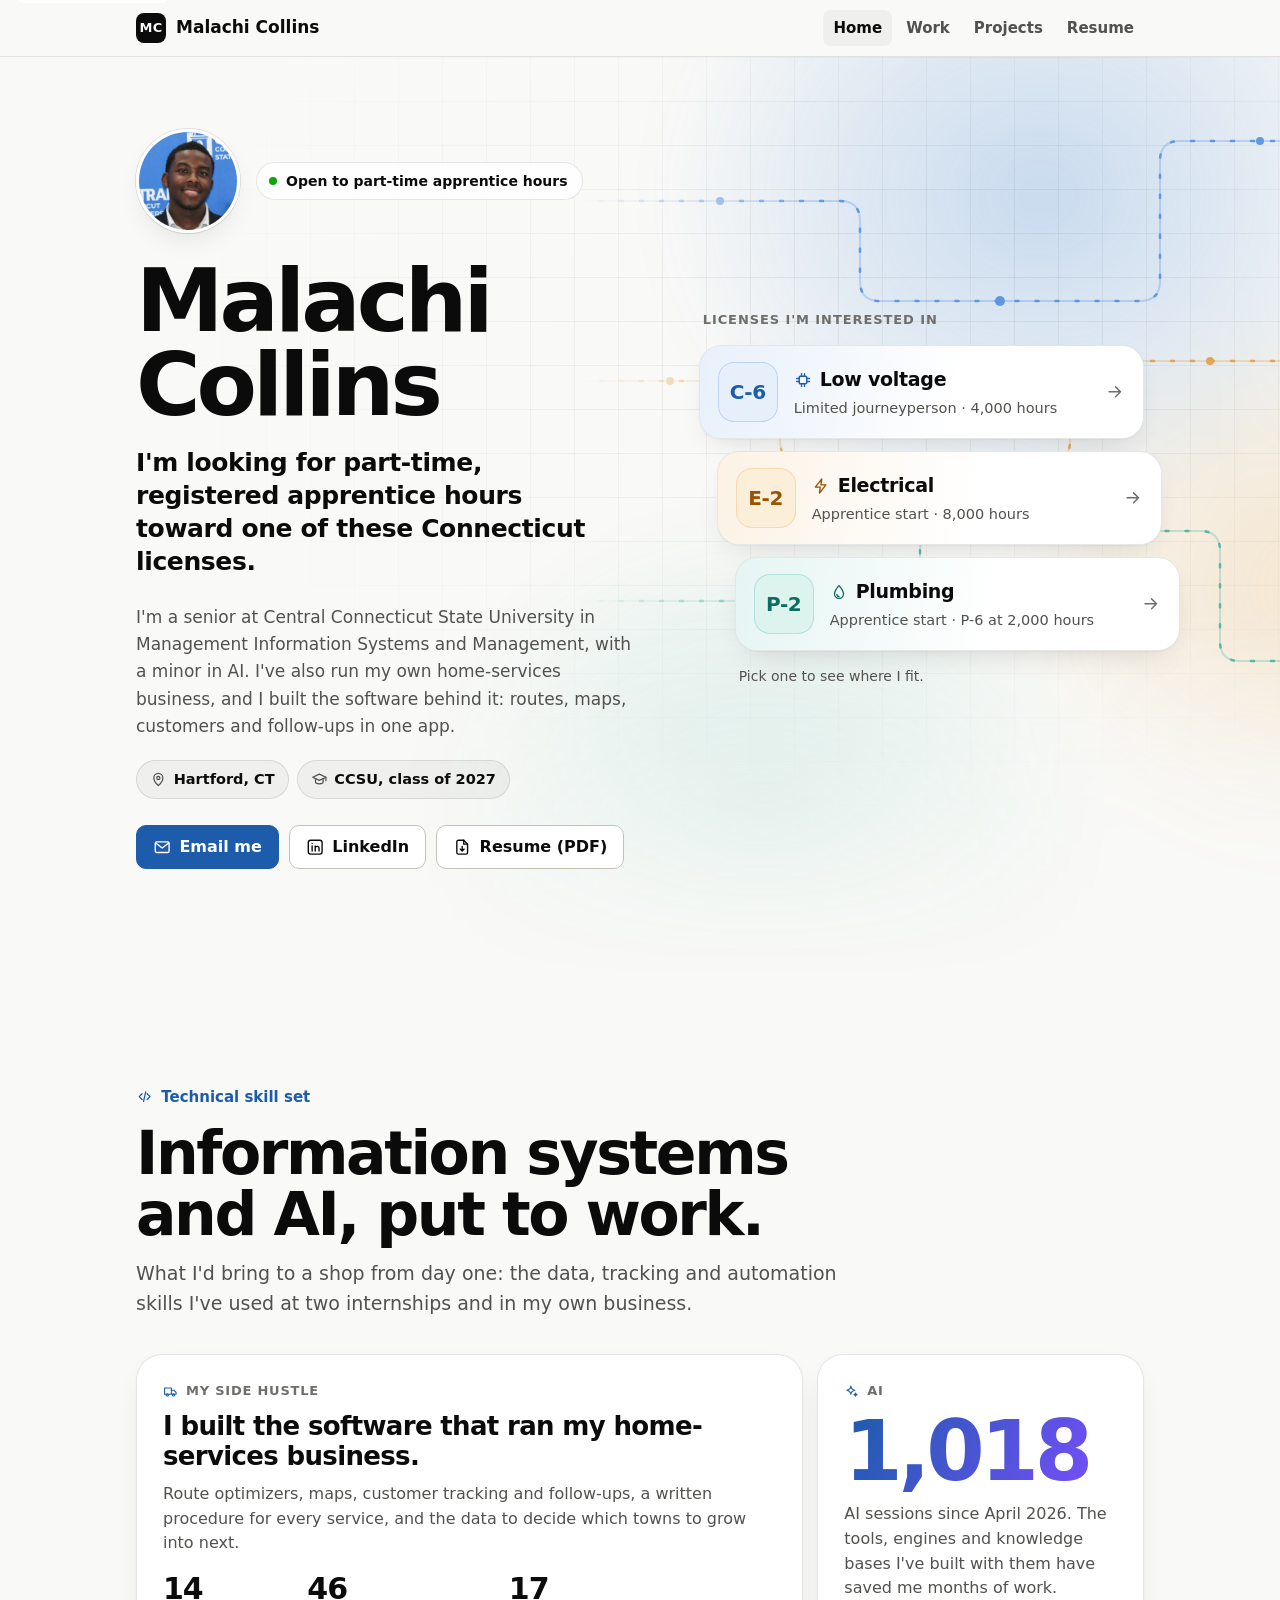
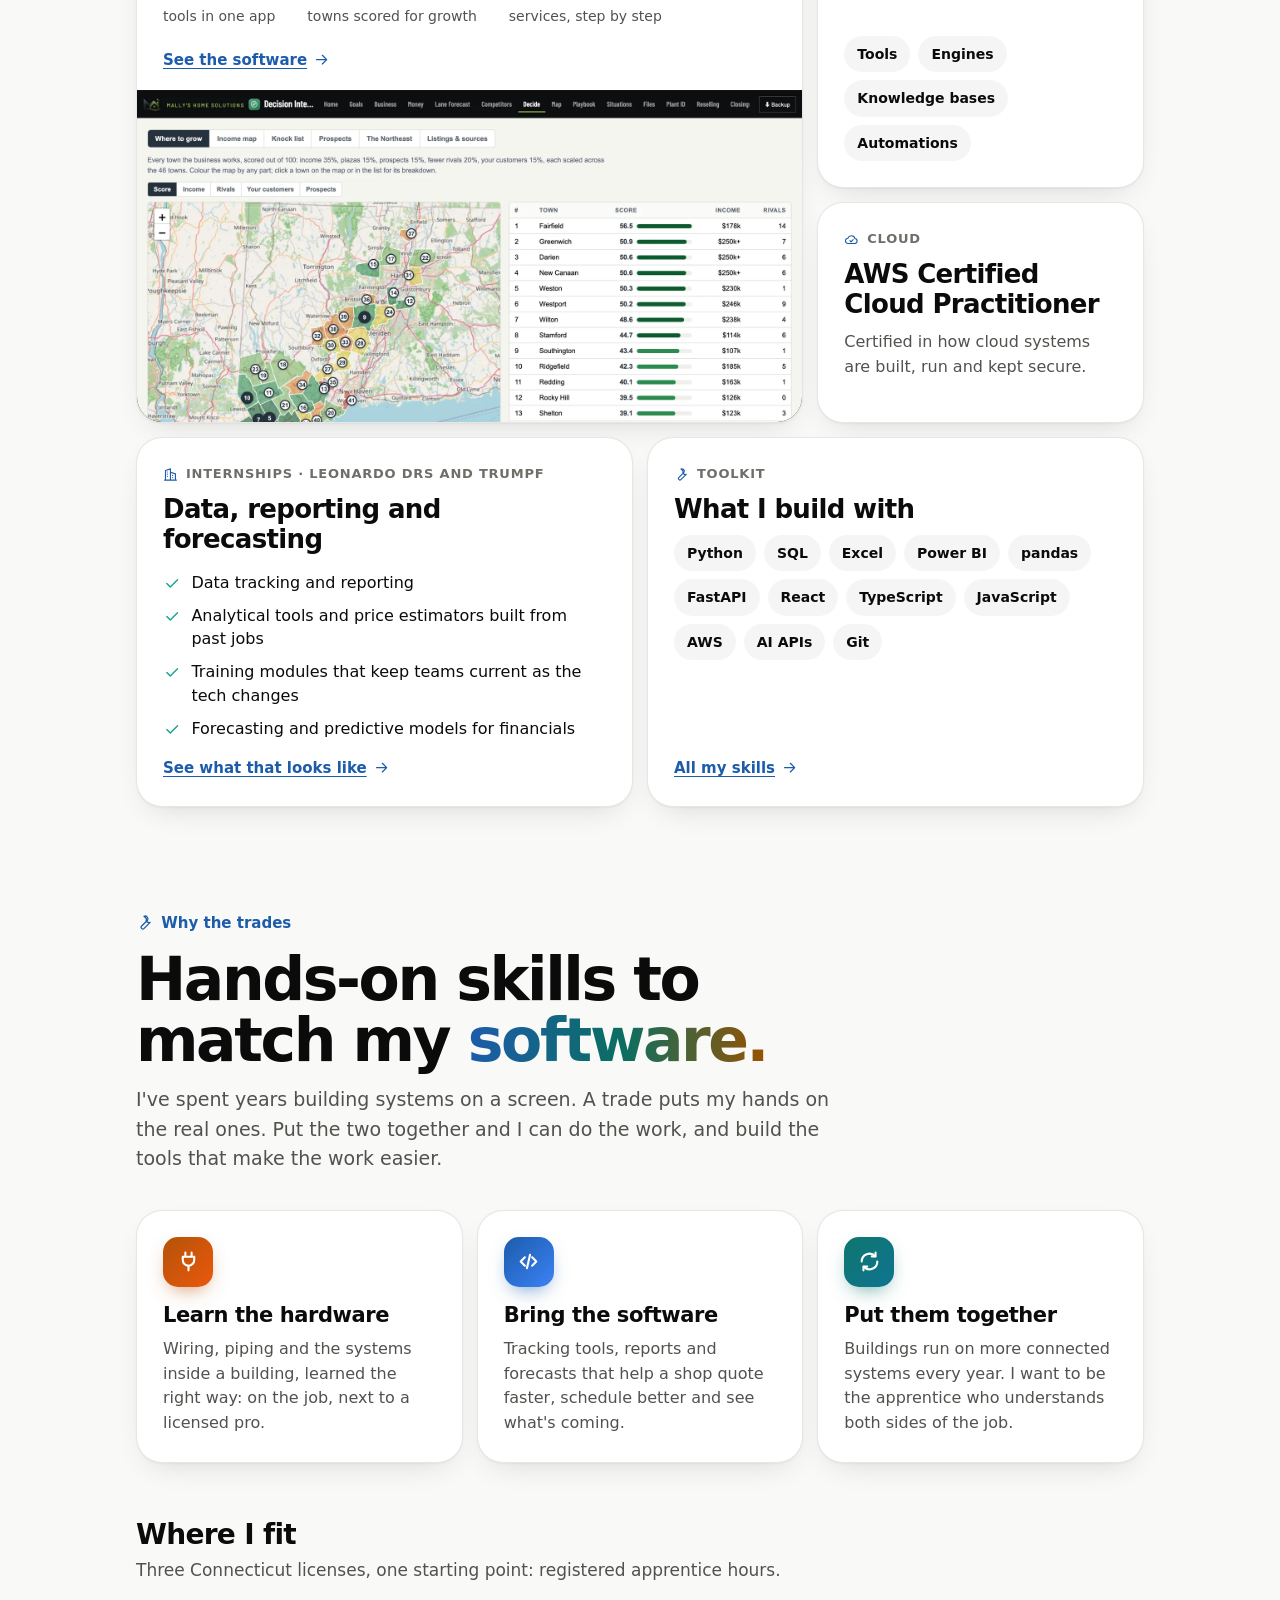
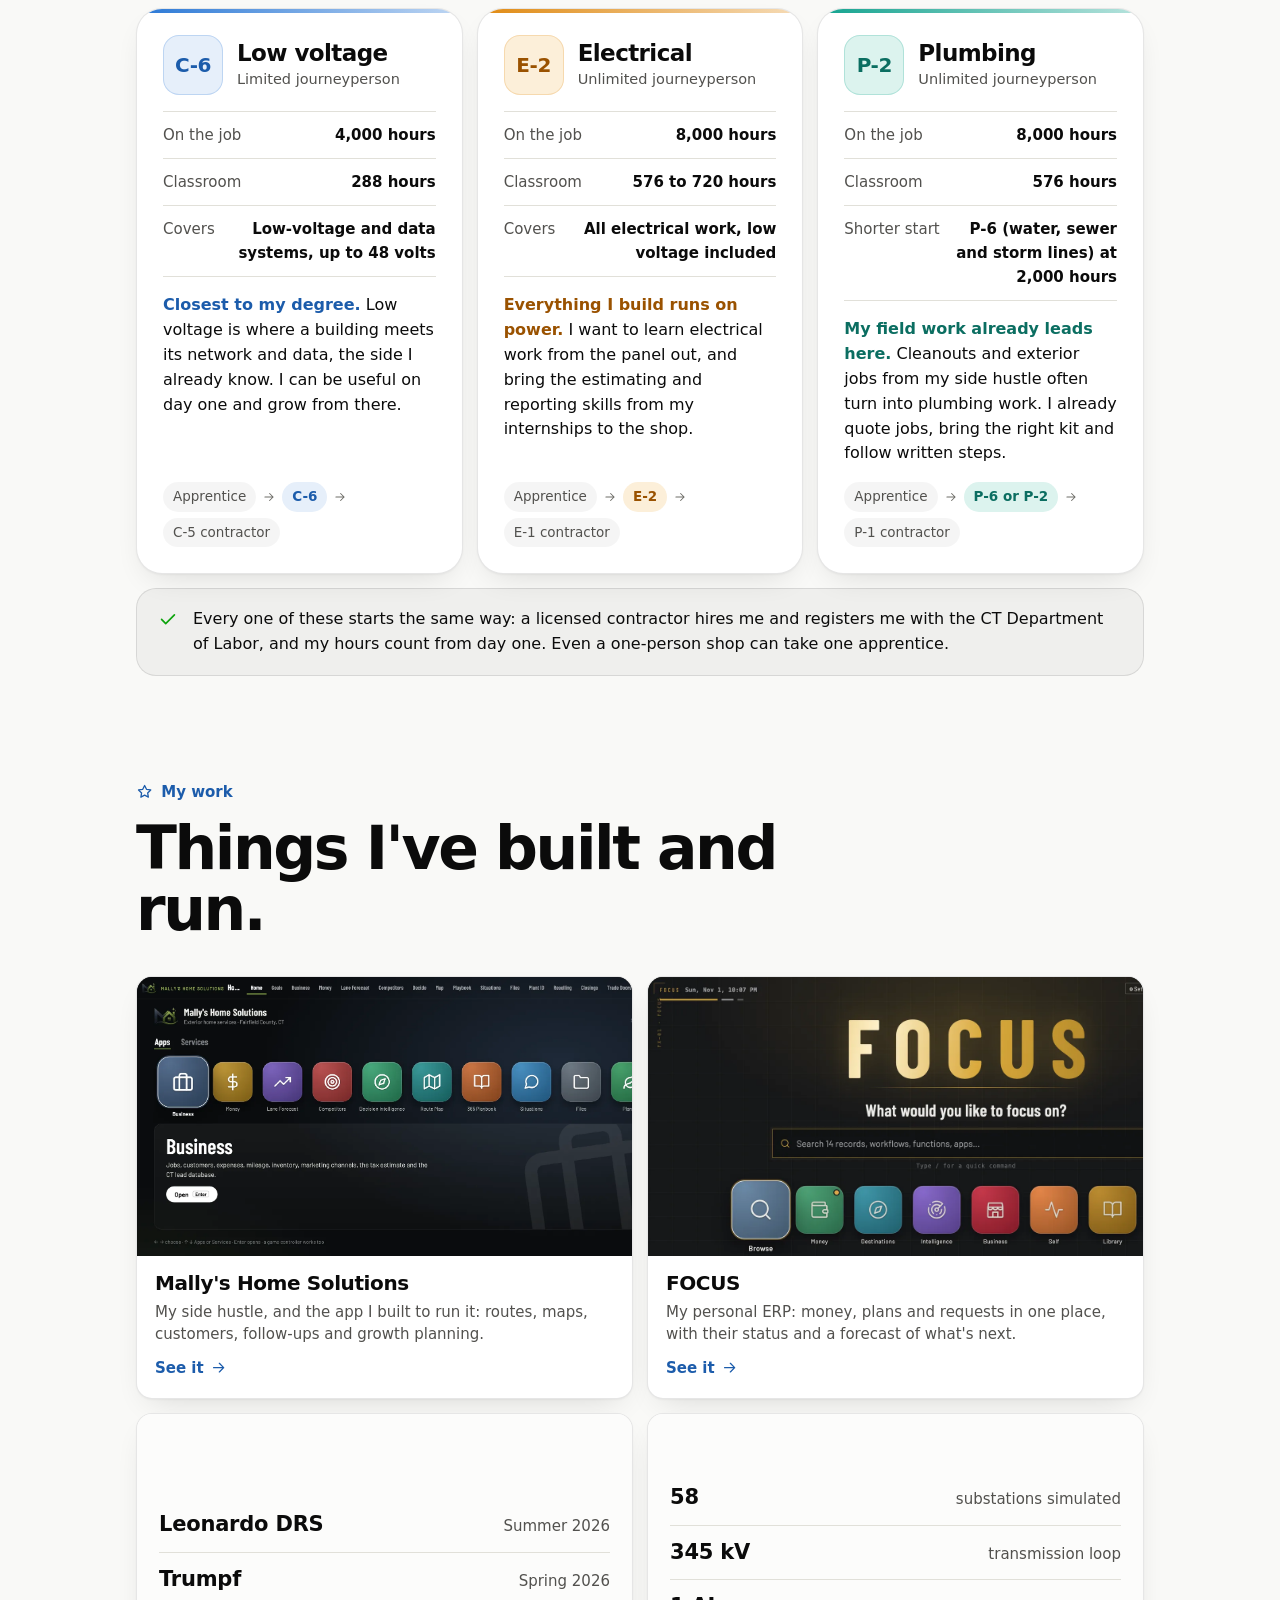
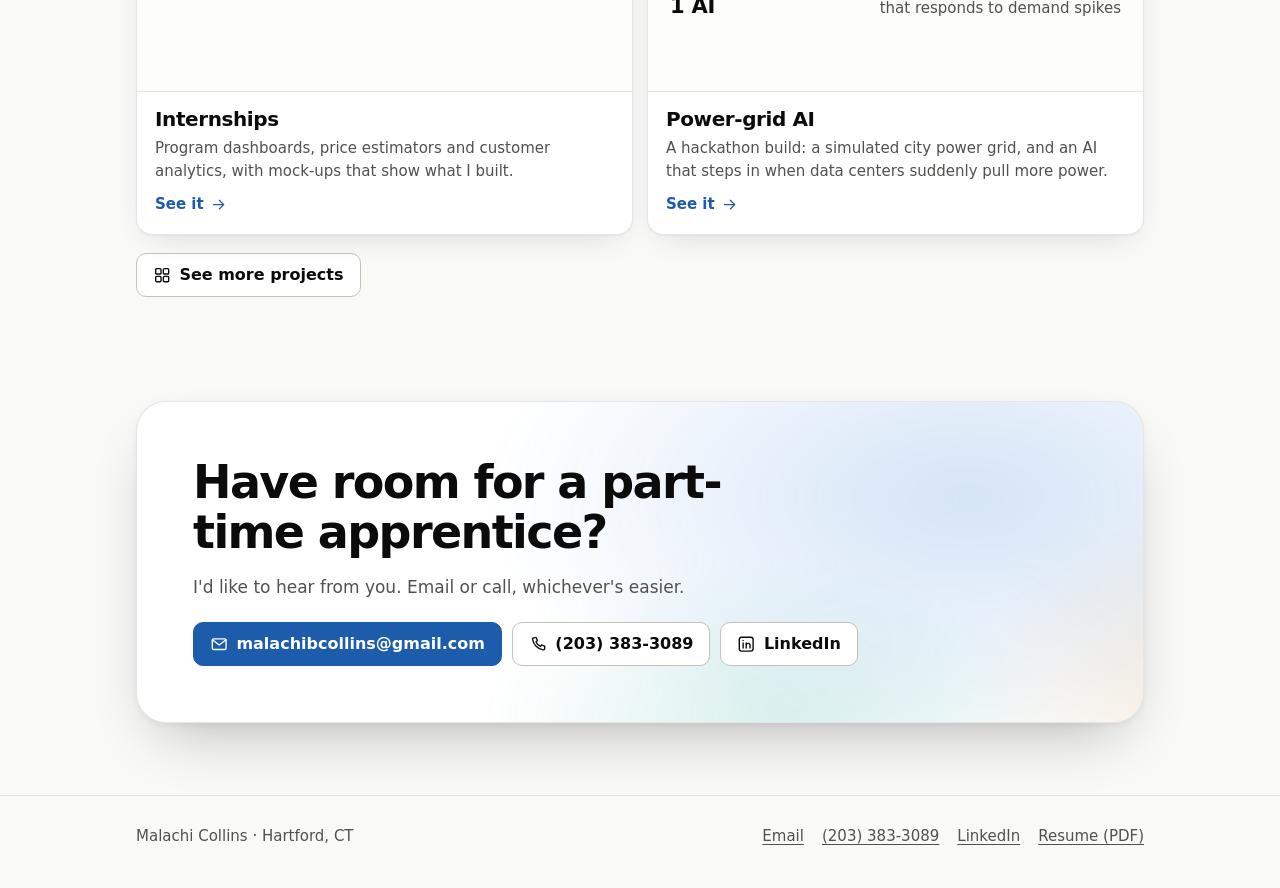
==== commit ff615445: "Portfolio v2: C-6, E-2 and P-2 up front, a skill set pitch, internship mock-ups and motion Home: the" ====
--- a/docs/index.html
+++ b/docs/index.html
@@ -7,10 +7,10 @@
 <!-- The site's front page comes later; for now the portfolio section is the site. -->
 <meta http-equiv="refresh" content="0; url=portfolio/">
 <link rel="canonical" href="https://malachicollins.org/portfolio/">
-<meta name="description" content="Malachi Collins: portfolio. Looking for part-time, registered apprentice hours toward a Connecticut C-6 low-voltage license.">
+<meta name="description" content="Malachi Collins: portfolio. Looking for part-time, registered apprentice hours toward a Connecticut C-6, E-2 or P-2 license.">
 <meta property="og:type" content="website">
 <meta property="og:title" content="Malachi Collins · Portfolio">
-<meta property="og:description" content="Looking for part-time, registered apprentice hours toward a Connecticut C-6 low-voltage license.">
+<meta property="og:description" content="Looking for part-time, registered apprentice hours toward a Connecticut C-6, E-2 or P-2 license.">
 <meta property="og:url" content="https://malachicollins.org/portfolio/">
 <meta property="og:image" content="https://malachicollins.org/portfolio/assets/img/og-card.png">
 <link rel="icon" href="favicon.svg" type="image/svg+xml">
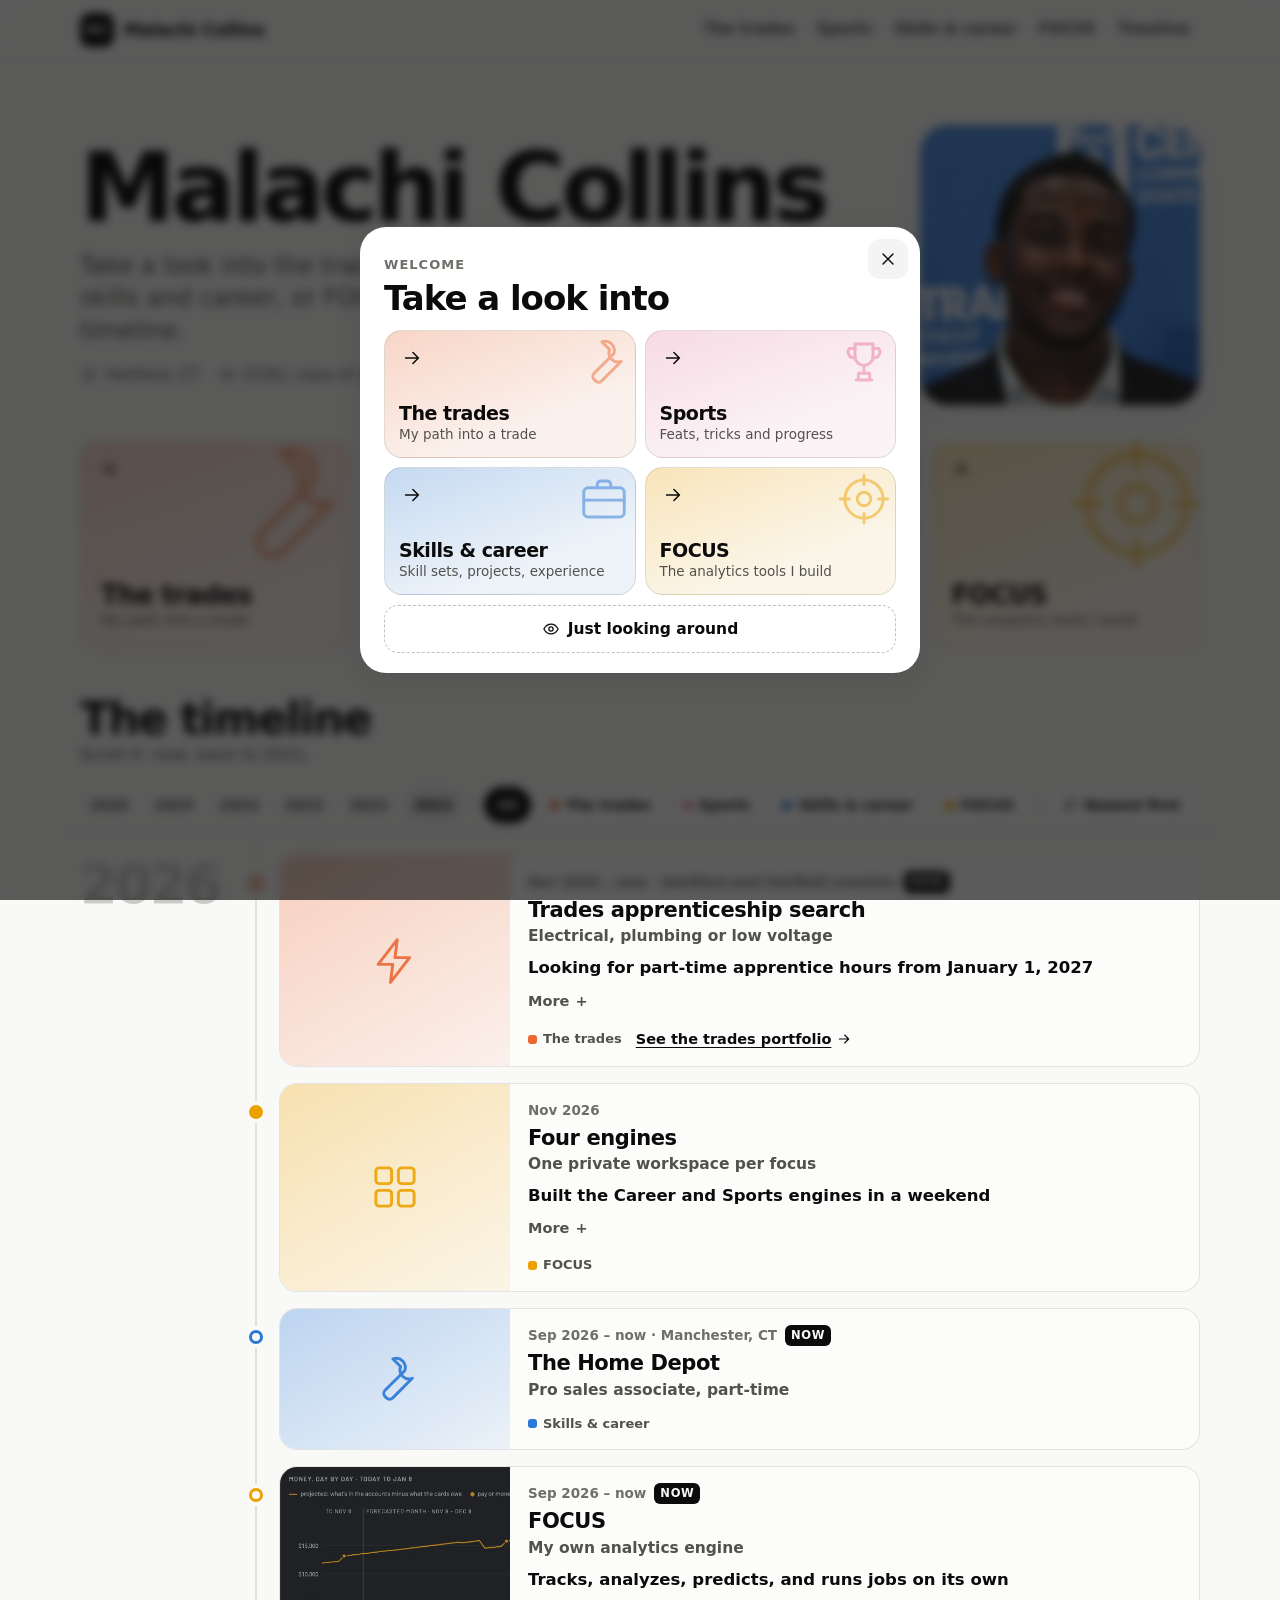
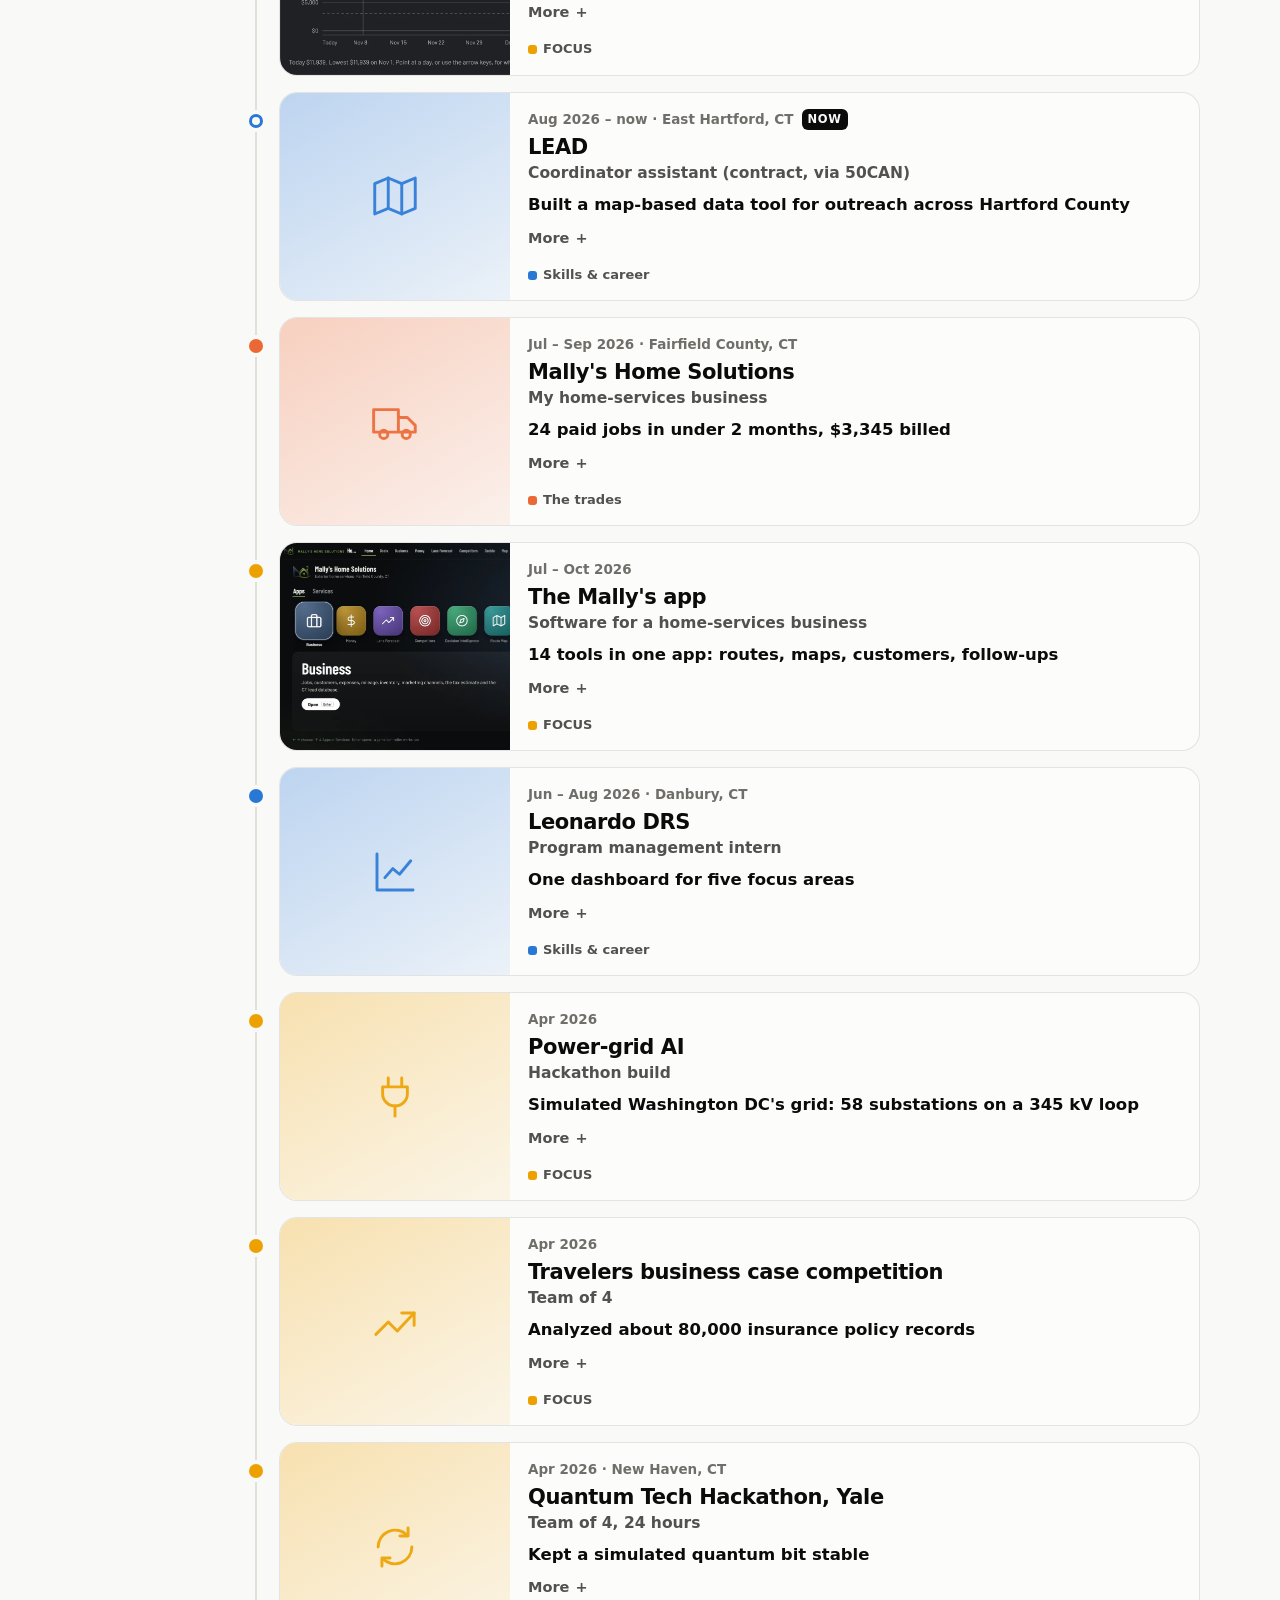
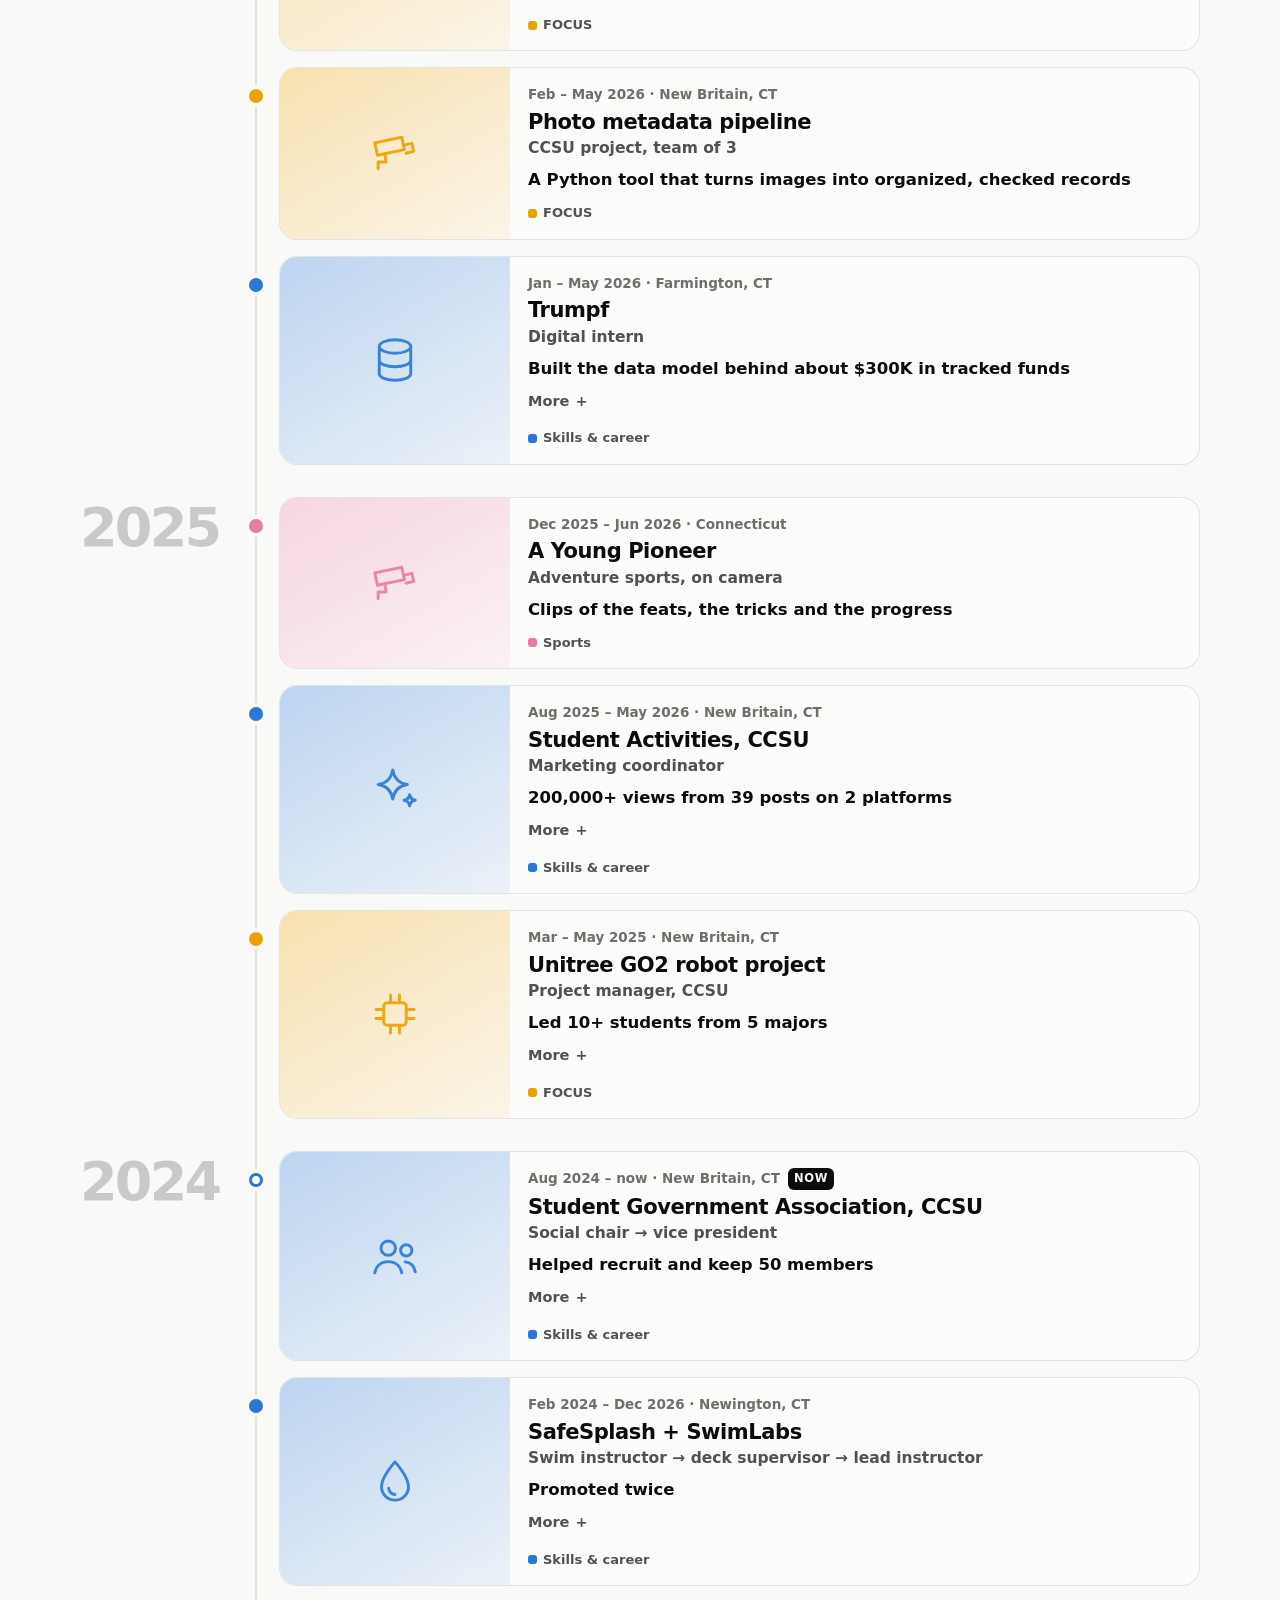
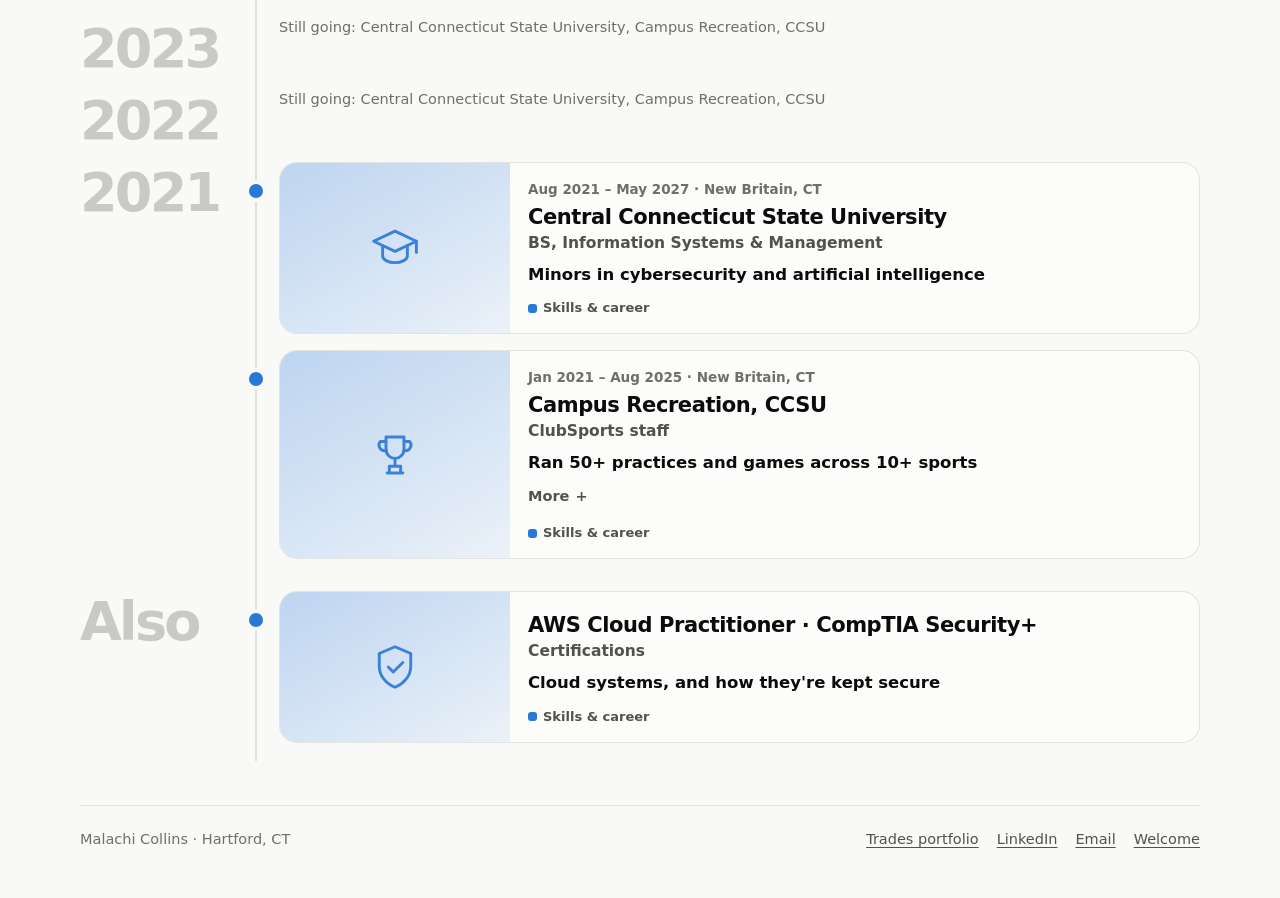
==== commit 2c0ad703: "The front page: a welcome with four looks, and one timeline to scroll malachicollins.org no longer f" ====
--- a/docs/index.html
+++ b/docs/index.html
@@ -4,20 +4,279 @@
 <meta charset="utf-8">
 <meta name="viewport" content="width=device-width, initial-scale=1">
 <title>Malachi Collins</title>
-<!-- The site's front page comes later; for now the portfolio section is the site. -->
-<meta http-equiv="refresh" content="0; url=portfolio/">
-<link rel="canonical" href="https://malachicollins.org/portfolio/">
-<meta name="description" content="Malachi Collins: portfolio. Looking for part-time, registered apprentice hours toward a Connecticut C-6, E-2 or P-2 license.">
+<meta name="description" content="Malachi Collins: a look into the trades, sports, skills and career, and FOCUS, and one timeline from now back to 2021.">
 <meta property="og:type" content="website">
-<meta property="og:title" content="Malachi Collins · Portfolio">
-<meta property="og:description" content="Looking for part-time, registered apprentice hours toward a Connecticut C-6, E-2 or P-2 license.">
-<meta property="og:url" content="https://malachicollins.org/portfolio/">
-<meta property="og:image" content="https://malachicollins.org/portfolio/assets/img/og-card.png">
+<meta property="og:title" content="Malachi Collins">
+<meta property="og:description" content="A look into the trades, sports, skills and career, and FOCUS.">
+<meta property="og:url" content="https://malachicollins.org/">
 <link rel="icon" href="favicon.svg" type="image/svg+xml">
-<style>body{margin:0;font:17px/1.6 system-ui,-apple-system,"Segoe UI",sans-serif;background:#f9f9f7;color:#0b0b0b;display:grid;place-items:center;min-height:100vh}a{color:#1c5cab}@media (prefers-color-scheme:dark){body{background:#0d0d0d;color:#f0efec}a{color:#86b6ef}}</style>
+
+<style>
+:root{color-scheme:light;--page:#f9f9f7;--surface:#fcfcfb;--raised:#fff;--ink:#0b0b0b;--ink-2:#52514e;--muted:#6f6e69;
+--grid:#e1e0d9;--axis:#c3c2b7;--ring:rgba(11,11,11,.10);--wash:rgba(11,11,11,.045);--shadow:0 1px 2px rgba(11,11,11,.05),0 8px 28px rgba(11,11,11,.07);
+--s-trade:#eb6834;--s-sports:#e87ba4;--s-career:#2a78d6;--s-focus:#eda100;--radius:18px;
+--font:system-ui,-apple-system,"Segoe UI",Roboto,"Helvetica Neue",Arial,sans-serif}
+@media (prefers-color-scheme:dark){:root:not([data-theme="light"]){color-scheme:dark;--page:#0d0d0d;--surface:#1a1a19;--raised:#1f1f1e;
+--ink:#f0efec;--ink-2:#c3c2b7;--muted:#a3a29b;--grid:#2c2c2a;--axis:#383835;--ring:rgba(255,255,255,.10);--wash:rgba(255,255,255,.055);
+--shadow:0 1px 2px rgba(0,0,0,.4),0 8px 28px rgba(0,0,0,.45);--s-trade:#d95926;--s-sports:#d55181;--s-career:#3987e5;--s-focus:#c98500}}
+:root[data-theme="dark"]{color-scheme:dark;--page:#0d0d0d;--surface:#1a1a19;--raised:#1f1f1e;
+--ink:#f0efec;--ink-2:#c3c2b7;--muted:#a3a29b;--grid:#2c2c2a;--axis:#383835;--ring:rgba(255,255,255,.10);--wash:rgba(255,255,255,.055);
+--shadow:0 1px 2px rgba(0,0,0,.4),0 8px 28px rgba(0,0,0,.45);--s-trade:#d95926;--s-sports:#d55181;--s-career:#3987e5;--s-focus:#c98500}
+*,*::before,*::after{box-sizing:border-box}
+html{-webkit-text-size-adjust:100%;scroll-behavior:smooth;scroll-padding-top:124px}
+@media (prefers-reduced-motion:reduce){html{scroll-behavior:auto}*{transition:none!important;animation:none!important}}
+body{margin:0;background:var(--page);color:var(--ink);font:17px/1.55 var(--font);overflow-x:hidden}
+a{color:inherit;text-underline-offset:3px}
+img{max-width:100%;height:auto;display:block}
+h1,h2,h3,h4,p,ul,ol,figure{margin:0}
+ul,ol{padding:0;list-style:none}
+[hidden]{display:none!important}
+.icon{width:20px;height:20px;fill:none;stroke:currentColor;stroke-width:1.7;stroke-linecap:round;stroke-linejoin:round;flex:none}
+.wrap{width:min(1120px,100% - 32px);margin-inline:auto}
+:focus-visible{outline:2px solid var(--ink);outline-offset:3px;border-radius:8px}
+.skip{position:absolute;left:-999px}.skip:focus{left:16px;top:12px;z-index:50;background:var(--raised);padding:8px 12px;border-radius:8px}
+
+.top{position:sticky;top:0;z-index:20;background:color-mix(in srgb,var(--page) 88%,transparent);backdrop-filter:blur(10px);border-bottom:1px solid var(--ring)}
+.top .wrap{display:flex;align-items:center;gap:14px;min-height:60px}
+.brand{display:flex;align-items:center;gap:10px;font-weight:750;text-decoration:none;letter-spacing:-.01em}
+.mono{display:grid;place-items:center;width:34px;height:34px;border-radius:10px;background:var(--ink);color:var(--page);font-size:13px;font-weight:800;letter-spacing:.02em}
+.top nav{margin-left:auto;display:flex;gap:2px;align-items:center}
+.top nav a{font-size:15px;font-weight:600;text-decoration:none;padding:8px 10px;border-radius:10px;color:var(--ink-2)}
+.top nav a:hover{background:var(--wash);color:var(--ink)}
+@media (max-width:720px){.top nav a.hide-s{display:none}}
+.review{background:var(--ink);color:var(--page);font-size:14px;font-weight:600;text-align:center;padding:8px 16px}
+
+.hero{padding:40px 0 22px;display:grid;gap:22px;align-items:center}
+@media (min-width:860px){.hero{grid-template-columns:1fr 280px;padding:64px 0 30px;gap:48px}}
+.hero h1{font-size:clamp(44px,10.5vw,96px);line-height:.95;letter-spacing:-.045em;font-weight:820;margin:0 0 16px}
+.lead{font-size:clamp(19px,2.6vw,24px);line-height:1.35;color:var(--ink-2);max-width:34ch}
+.meta{display:flex;flex-wrap:wrap;gap:8px 18px;margin-top:16px;color:var(--ink-2);font-size:15.5px}
+.meta span{display:inline-flex;gap:7px;align-items:center}
+.meta .icon{width:18px;height:18px;color:var(--muted)}
+.shot{width:min(280px,60vw);aspect-ratio:1;border-radius:28px;overflow:hidden;box-shadow:var(--shadow);background:var(--wash)}
+.shot img{width:100%;height:100%;object-fit:cover}
+@media (max-width:859px){.shot{order:-1;width:124px;border-radius:22px}}
+.btn{display:inline-flex;align-items:center;gap:8px;min-height:46px;padding:0 16px;border-radius:12px;border:1px solid var(--ring);background:var(--raised);
+font:650 15.5px var(--font);color:var(--ink);text-decoration:none;cursor:pointer}
+.btn:hover{border-color:var(--axis)}
+.btn.primary{background:var(--ink);color:var(--page);border-color:var(--ink)}
+.btn .icon{width:18px;height:18px}
+
+/* the four looks */
+.doors{display:grid;grid-template-columns:1fr 1fr;gap:10px;padding:6px 0 0}
+@media (min-width:900px){.doors{grid-template-columns:repeat(4,1fr);gap:14px}}
+.door{position:relative;display:grid;align-content:end;gap:2px;min-height:150px;padding:16px;border-radius:var(--radius);border:1px solid var(--ring);
+background:linear-gradient(160deg,color-mix(in srgb,var(--c) 26%,var(--surface)),color-mix(in srgb,var(--c) 7%,var(--surface)) 70%);
+text-decoration:none;overflow:hidden;transition:translate .15s,box-shadow .15s}
+@media (min-width:900px){.door{min-height:210px;padding:20px}}
+.door:hover{translate:0 -3px;box-shadow:var(--shadow)}
+.door .big{position:absolute;right:4px;top:4px;width:60px;height:60px;color:var(--c);opacity:.5;stroke-width:1.3}
+@media (min-width:900px){.door .big{width:140px;height:140px;right:-8px;top:-8px;stroke-width:1.2}}
+.door b{font-size:clamp(20px,3.4vw,26px);letter-spacing:-.025em;line-height:1.1;font-weight:800}
+.door span{font-size:14.5px;color:var(--ink-2);line-height:1.3}
+.door .go{position:absolute;left:16px;top:16px;width:22px;height:22px}
+.door[aria-current="true"]{box-shadow:0 0 0 2px var(--ink)}
+
+/* a look, opened */
+.panel{margin-top:22px;border-radius:24px;border:1px solid var(--ring);background:var(--surface);padding:22px 18px;display:grid;gap:18px;scroll-margin-top:76px;position:relative;overflow:hidden}
+.panel::before{content:"";position:absolute;left:0;top:0;bottom:0;width:6px;background:var(--c)}
+@media (min-width:860px){.panel{padding:30px 34px;grid-template-columns:1fr 1fr;align-items:center;gap:30px}.panel.solo{grid-template-columns:1fr}}
+.kicker{display:flex;align-items:center;gap:8px;font-size:13px;font-weight:750;letter-spacing:.08em;text-transform:uppercase;color:var(--ink-2)}
+.kicker .icon{width:18px;height:18px;color:var(--c)}
+.panel h2{font-size:clamp(28px,5vw,42px);letter-spacing:-.035em;line-height:1.03;font-weight:800;margin:8px 0 10px}
+.panel p.line{font-size:17.5px;color:var(--ink-2);line-height:1.45;max-width:52ch}
+.nums{display:grid;grid-template-columns:repeat(3,1fr);gap:8px;margin-top:16px}
+.num{background:var(--page);border:1px solid var(--ring);border-radius:14px;padding:12px 12px 10px}
+.num b{display:block;font-size:clamp(20px,3.6vw,30px);letter-spacing:-.03em;line-height:1.05;font-weight:820}
+.num span{display:block;font-size:13.5px;font-weight:650;line-height:1.25;margin-top:5px}
+.num small{display:block;font-size:12.5px;color:var(--muted);line-height:1.25;margin-top:2px}
+.tags{display:flex;flex-wrap:wrap;gap:6px;margin-top:14px}
+.tags span{font-size:13.5px;font-weight:600;padding:5px 10px;border-radius:999px;background:var(--wash)}
+.steps{display:flex;flex-wrap:wrap;gap:6px 4px;align-items:center;margin-top:14px;font-weight:700;font-size:15px}
+.steps i{font-style:normal;display:inline-grid;place-items:center;width:22px;height:22px;border-radius:50%;background:var(--ink);color:var(--page);font-size:12px;margin-right:6px}
+.steps span{display:inline-flex;align-items:center;margin-right:10px}
+.acts{display:flex;flex-wrap:wrap;gap:10px;margin-top:18px}
+.panel figure{border-radius:16px;overflow:hidden;border:1px solid var(--ring);box-shadow:var(--shadow)}
+.panel figcaption{font-size:12.5px;color:var(--muted);padding:8px 10px;background:var(--page)}
+
+/* the timeline */
+section.block{padding:46px 0 0}
+.head{display:flex;flex-wrap:wrap;align-items:end;justify-content:space-between;gap:10px 24px;margin-bottom:12px}
+.head h2{font-size:clamp(28px,5vw,44px);letter-spacing:-.035em;line-height:1.02;font-weight:800}
+.head p{color:var(--ink-2);font-size:16.5px}
+.bar{position:sticky;top:60px;z-index:15;margin:0 -16px;padding:8px 16px;background:color-mix(in srgb,var(--page) 90%,transparent);backdrop-filter:blur(10px);
+display:flex;gap:6px;align-items:center;overflow-x:auto;scrollbar-width:none;border-bottom:1px solid var(--ring)}
+.bar::-webkit-scrollbar{display:none}
+.pill{flex:none;display:inline-flex;align-items:center;gap:7px;min-height:36px;padding:0 12px;border-radius:999px;border:1px solid var(--ring);background:var(--raised);
+font:650 14px var(--font);color:var(--ink);text-decoration:none;cursor:pointer;white-space:nowrap}
+.pill i{width:9px;height:9px;border-radius:3px;background:var(--c)}
+.pill[aria-current="true"],.pill[aria-pressed="true"]{background:var(--ink);color:var(--page);border-color:var(--ink)}
+.pill.yr{font-variant-numeric:tabular-nums;border-color:transparent;background:transparent;color:var(--ink-2);padding:0 9px}
+.pill.yr.on{background:var(--wash);color:var(--ink)}
+.bar .sep{flex:none;width:1px;height:22px;background:var(--grid);margin:0 4px}
+.pill .icon{width:16px;height:16px}
+.tl{position:relative;margin-top:8px;display:flex;flex-direction:column}
+.tl.rev,.tl.rev .items{flex-direction:column-reverse}
+.year{display:grid;grid-template-columns:1fr;scroll-margin-top:120px}
+.ylab{font-size:clamp(44px,9vw,72px);font-weight:820;letter-spacing:-.05em;line-height:1;color:var(--ink);opacity:.14;padding:26px 0 6px}
+@media (min-width:860px){.year{grid-template-columns:150px 1fr;gap:0 18px}.ylab{position:sticky;top:124px;align-self:start;padding:18px 0 0;font-size:54px;opacity:.2}}
+.items{display:flex;flex-direction:column;border-left:2px solid var(--grid);margin-left:7px;padding:6px 0 10px}
+.ev{position:relative;padding:8px 0 8px 22px}
+.ev::before{content:"";position:absolute;left:-8px;top:30px;width:14px;height:14px;border-radius:50%;background:var(--c);box-shadow:0 0 0 4px var(--page)}
+.ev.going::before{background:var(--page);border:3.5px solid var(--c)}
+.cont{padding:6px 0 6px 22px;font-size:14.5px;color:var(--muted)}
+.tcard{display:grid;background:var(--surface);border:1px solid var(--ring);border-radius:var(--radius);overflow:hidden;scroll-margin-top:130px}
+.tcard:target{box-shadow:0 0 0 2px var(--ink)}
+@media (min-width:700px){.tcard{grid-template-columns:230px 1fr}}
+.cover{position:relative;min-height:128px;background:linear-gradient(150deg,color-mix(in srgb,var(--c) 30%,var(--surface)),color-mix(in srgb,var(--c) 8%,var(--surface)));display:grid;place-items:center;overflow:hidden}
+.cover img{position:absolute;inset:0;width:100%;height:100%;object-fit:cover;object-position:top left}
+.cover .icon{width:54px;height:54px;color:var(--c);stroke-width:1.3;opacity:.9}
+.cover small{position:absolute;left:10px;bottom:8px;font-size:12px;font-weight:650;color:var(--ink-2);display:flex;gap:5px;align-items:center}
+.cover small .icon{width:14px;height:14px;opacity:1;color:currentColor;stroke-width:1.7}
+.tb{padding:16px 18px 15px}
+.when{font-size:13.5px;font-weight:650;color:var(--muted);font-variant-numeric:tabular-nums;display:flex;flex-wrap:wrap;gap:4px 8px;align-items:center}
+.now{font-size:11.5px;font-weight:800;letter-spacing:.06em;text-transform:uppercase;color:var(--page);background:var(--ink);border-radius:6px;padding:2px 6px}
+.tcard h4{font-size:21px;line-height:1.15;letter-spacing:-.02em;font-weight:780;margin:5px 0 2px}
+.role{color:var(--ink-2);font-size:15.5px;font-weight:600}
+.fact{margin-top:9px;font-size:16.5px;line-height:1.35;font-weight:600}
+details{margin-top:6px}
+summary{cursor:pointer;font-size:14.5px;font-weight:650;color:var(--ink-2);width:max-content;padding:4px 0;list-style:none;display:flex;align-items:center;gap:6px}
+summary::-webkit-details-marker{display:none}
+summary::after{content:"+";font-weight:700}
+details[open] summary::after{content:"–"}
+.pts{margin-top:4px;display:grid;gap:5px;font-size:15.5px;line-height:1.35}
+.pts li{padding-left:16px;position:relative}
+.pts li::before{content:"";position:absolute;left:2px;top:.6em;width:5px;height:5px;border-radius:50%;background:var(--axis)}
+.foot{display:flex;flex-wrap:wrap;gap:8px 14px;align-items:center;margin-top:12px}
+.lz{display:inline-flex;align-items:center;gap:6px;font-size:13px;font-weight:700;color:var(--ink-2)}
+.lz i{width:9px;height:9px;border-radius:3px;background:var(--c)}
+.more-link{font-size:14.5px;font-weight:700;display:inline-flex;gap:5px;align-items:center}
+.more-link .icon{width:16px;height:16px}
+.q{margin-top:12px;background:var(--wash);border-radius:10px;padding:9px 11px;font-size:14px;font-weight:600;line-height:1.35}
+.q b{display:inline-grid;place-items:center;min-width:24px;height:21px;padding:0 6px;border-radius:7px;background:var(--ink);color:var(--page);font-size:12.5px;font-weight:800;margin-right:6px}
+.wait .tcard{border-style:dashed}
+
+footer{padding:44px 0 48px;color:var(--muted);font-size:14.5px}
+footer .wrap{display:flex;flex-wrap:wrap;gap:10px 22px;align-items:center;justify-content:space-between;border-top:1px solid var(--ring);padding-top:22px}
+footer nav{display:flex;flex-wrap:wrap;gap:6px 18px}
+footer a{color:var(--ink-2)}
+
+/* the welcome */
+dialog#ask{border:0;padding:0;background:transparent;color:var(--ink);width:min(560px,100% - 20px);max-height:calc(100dvh - 20px);overflow:visible}
+dialog#ask::backdrop{background:rgba(8,8,8,.66);backdrop-filter:blur(5px)}
+.ask{background:var(--raised);border-radius:26px;box-shadow:var(--shadow);padding:22px 16px 16px;position:relative}
+@media (min-width:560px){.ask{padding:28px 24px 20px}}
+.ask .kicker{color:var(--muted)}
+.ask h2{font-size:clamp(26px,6.4vw,34px);letter-spacing:-.03em;line-height:1.05;font-weight:800;margin:6px 0 14px;padding-right:40px}
+.ask h2:focus{outline:none}
+.ask .close{position:absolute;right:12px;top:12px;width:40px;height:40px;border-radius:12px;border:0;background:var(--wash);color:var(--ink);display:grid;place-items:center;cursor:pointer}
+.ask .doors{padding:0;grid-template-columns:1fr 1fr;gap:9px}
+.ask .door{min-height:128px;padding:14px}
+.ask .door .big{width:54px;height:54px;right:4px;top:4px;stroke-width:1.3}
+.ask .door b{font-size:19px}
+.ask .door span{font-size:13.5px}
+.stay{margin-top:10px;width:100%;display:flex;align-items:center;justify-content:center;gap:8px;min-height:48px;border-radius:14px;border:1.5px dashed var(--axis);
+background:transparent;color:var(--ink);font:650 15.5px var(--font);cursor:pointer}
+.stay .icon{width:18px;height:18px}
+</style>
 </head>
 <body>
-<p>Opening the <a href="portfolio/">portfolio</a>…</p>
-<script>location.replace("portfolio/" + location.hash);</script>
+<a class="skip" href="#main">Skip to content</a>
+<header class="top"><div class="wrap">
+<a class="brand" href="#main"><span class="mono">MC</span><span>Malachi Collins</span></a>
+<nav aria-label="Main"><a class="hide-s" href="#trade" data-lens-link="trade">The trades</a><a class="hide-s" href="#sports" data-lens-link="sports">Sports</a><a class="hide-s" href="#career" data-lens-link="career">Skills &amp; career</a><a class="hide-s" href="#focus" data-lens-link="focus">FOCUS</a><a href="#timeline" data-lens-link="all">Timeline</a></nav>
+</div></header>
+
+<main id="main">
+<div class="wrap">
+<section class="hero">
+<div>
+<h1>Malachi Collins</h1>
+<p class="lead">Take a look into the trades, sports, my skills and career, or FOCUS. Or scroll the timeline.</p>
+<div class="meta"><span><svg class="icon" viewBox="0 0 24 24" aria-hidden="true"><path d="M12 21s-6.5-5.7-6.5-11A6.5 6.5 0 0 1 18.5 10c0 5.3-6.5 11-6.5 11z"/><circle cx="12" cy="10" r="2.3"/></svg>Hartford, CT</span><span><svg class="icon" viewBox="0 0 24 24" aria-hidden="true"><path d="M2.5 9 12 4.5 21.5 9 12 13.5z"/><path d="M6.5 11v4.5c0 1.6 2.5 3 5.5 3s5.5-1.4 5.5-3V11M21.5 9v5"/></svg>CCSU, class of 2027</span></div>
+</div>
+<div class="shot"><img src="assets/img/headshot.webp" width="480" height="480" alt="Malachi Collins"></div>
+</section>
+<nav class="doors" aria-label="Take a look into"><a class="door" style="--c:var(--s-trade)" href="#trade" data-lens-link="trade"><svg class="icon big" viewBox="0 0 24 24" aria-hidden="true"><path d="M14.5 6.5a4 4 0 0 0 5.2 5.2L11 20.4a2 2 0 0 1-2.8 0l-.6-.6a2 2 0 0 1 0-2.8l8.7-8.7a4 4 0 0 0-5.2-5.2l2.6 2.6z"/></svg><svg class="icon go" viewBox="0 0 24 24" aria-hidden="true"><path d="M5 12h14M13 6l6 6-6 6"/></svg><b>The trades</b><span>My path into a trade</span></a><a class="door" style="--c:var(--s-sports)" href="#sports" data-lens-link="sports"><svg class="icon big" viewBox="0 0 24 24" aria-hidden="true"><path d="M8 4h8v5.5a4 4 0 0 1-8 0z"/><path d="M8 6H5.5a2.5 2.5 0 0 0 2.6 4M16 6h2.5a2.5 2.5 0 0 1-2.6 4M12 13.5V17M8.5 20h7M9.5 17h5v3h-5z"/></svg><svg class="icon go" viewBox="0 0 24 24" aria-hidden="true"><path d="M5 12h14M13 6l6 6-6 6"/></svg><b>Sports</b><span>Feats, tricks and progress</span></a><a class="door" style="--c:var(--s-career)" href="#career" data-lens-link="career"><svg class="icon big" viewBox="0 0 24 24" aria-hidden="true"><rect x="3" y="7" width="18" height="13" rx="2"/><path d="M9 7V5.5A1.5 1.5 0 0 1 10.5 4h3A1.5 1.5 0 0 1 15 5.5V7M3 12.5h18"/></svg><svg class="icon go" viewBox="0 0 24 24" aria-hidden="true"><path d="M5 12h14M13 6l6 6-6 6"/></svg><b>Skills &amp; career</b><span>Skill sets, projects, experience</span></a><a class="door" style="--c:var(--s-focus)" href="#focus" data-lens-link="focus"><svg class="icon big" viewBox="0 0 24 24" aria-hidden="true"><circle cx="12" cy="12" r="8.5"/><circle cx="12" cy="12" r="3"/><path d="M12 1.5v4M12 18.5v4M1.5 12h4M18.5 12h4"/></svg><svg class="icon go" viewBox="0 0 24 24" aria-hidden="true"><path d="M5 12h14M13 6l6 6-6 6"/></svg><b>FOCUS</b><span>The analytics tools I build</span></a></nav>
+<section class="panel solo" id="trade" style="--c:var(--s-trade)"><div><div class="kicker"><svg class="icon" viewBox="0 0 24 24" aria-hidden="true"><path d="M14.5 6.5a4 4 0 0 0 5.2 5.2L11 20.4a2 2 0 0 1-2.8 0l-.6-.6a2 2 0 0 1 0-2.8l8.7-8.7a4 4 0 0 0-5.2-5.2l2.6 2.6z"/></svg>A look into</div><h2>The trades</h2><p class="line">A trade to go with the software. I&#x27;m looking for part-time apprentice hours toward a Connecticut C-6, E-2 or P-2 license.</p><div class="nums"><div class="num"><b>24</b><span>paid jobs</span><small>my own business, summer 2026</small></div><div class="num"><b>$3,345</b><span>billed</span><small>in under 2 months</small></div><div class="num"><b>Jan 1, 2027</b><span>ready to start</span><small>15–20 hours a week</small></div></div><div class="acts"><a class="btn primary" href="portfolio/">Open the trades portfolio<svg class="icon" viewBox="0 0 24 24" aria-hidden="true"><path d="M5 12h14M13 6l6 6-6 6"/></svg></a></div></div></section><section class="panel solo" id="sports" style="--c:var(--s-sports)"><div><div class="kicker"><svg class="icon" viewBox="0 0 24 24" aria-hidden="true"><path d="M8 4h8v5.5a4 4 0 0 1-8 0z"/><path d="M8 6H5.5a2.5 2.5 0 0 0 2.6 4M16 6h2.5a2.5 2.5 0 0 1-2.6 4M12 13.5V17M8.5 20h7M9.5 17h5v3h-5z"/></svg>A look into</div><h2>Sports</h2><p class="line">Documenting the progress: the feats, the tricks, and the numbers behind them.</p></div></section><section class="panel solo" id="career" style="--c:var(--s-career)"><div><div class="kicker"><svg class="icon" viewBox="0 0 24 24" aria-hidden="true"><rect x="3" y="7" width="18" height="13" rx="2"/><path d="M9 7V5.5A1.5 1.5 0 0 1 10.5 4h3A1.5 1.5 0 0 1 15 5.5V7M3 12.5h18"/></svg>A look into</div><h2>Skills &amp; career</h2><p class="line">What I can do and where I&#x27;ve done it: data, reporting, tools and the people side.</p><div class="nums"><div class="num"><b>7</b><span>jobs and internships</span><small>since 2021</small></div><div class="num"><b>2</b><span>certifications</span><small>AWS Cloud Practitioner, Security+</small></div><div class="num"><b>200K+</b><span>views on posts I made</span><small>39 posts, 2 platforms</small></div></div><div class="tags"><span>Python</span><span>SQL</span><span>Power BI</span><span>Excel</span><span>AWS</span><span>Dashboards</span><span>Forecasting</span><span>HTML, CSS &amp; JavaScript</span><span>Git &amp; GitHub</span><span>Project leadership</span><span>Sales</span><span>Marketing</span></div><div class="acts"><a class="btn primary" href="portfolio/assets/Malachi-Collins-Resume.pdf"><svg class="icon" viewBox="0 0 24 24" aria-hidden="true"><path d="M14 3H7a2 2 0 0 0-2 2v14a2 2 0 0 0 2 2h10a2 2 0 0 0 2-2V8z"/><path d="M14 3v5h5M12 11v6M9.5 14.5 12 17l2.5-2.5"/></svg>Resume (PDF)</a><a class="btn" href="https://www.linkedin.com/in/malachi-collins/" rel=noopener><svg class="icon" viewBox="0 0 24 24" aria-hidden="true"><rect x="3" y="3" width="18" height="18" rx="3"/><path d="M8 10.5V17M8 7.25v.01M12 17v-6.5M12 13.5a2.5 2.5 0 0 1 5 0V17"/></svg>LinkedIn</a></div></div></section><section class="panel" id="focus" style="--c:var(--s-focus)"><div><div class="kicker"><svg class="icon" viewBox="0 0 24 24" aria-hidden="true"><circle cx="12" cy="12" r="8.5"/><circle cx="12" cy="12" r="3"/><path d="M12 1.5v4M12 18.5v4M1.5 12h4M18.5 12h4"/></svg>A look into</div><h2>FOCUS</h2><p class="line">FOCUS is the analytics engine I built for myself. It tracks, analyzes, predicts, and runs jobs on its own.</p><div class="nums"><div class="num"><b>330</b><span>automated tests</span><small>run before every saved change</small></div><div class="num"><b>34</b><span>design decisions</span><small>written down, each with its reason</small></div><div class="num"><b>170+</b><span>saved changes</span><small>since Sep 27, 2026</small></div></div><div class="steps"><span><i>1</i>Track</span><span><i>2</i>Analyze</span><span><i>3</i>Predict</span><span><i>4</i>Run on its own</span></div></div><figure><img src="assets/img/focus-home.webp" alt="The FOCUS home screen: a search box and a row of app tiles. Demo data: every name and number is made up." loading="lazy" width="1600" height="1000"><figcaption>Demo data: every name and number in this picture is made up.</figcaption></figure></section>
+
+<section class="block" id="timeline">
+<div class="head"><div><h2>The timeline</h2><p>Scroll it: now, back to 2021.</p></div></div>
+<div class="bar"><a class="pill yr" href="#y2026">2026</a><a class="pill yr" href="#y2025">2025</a><a class="pill yr" href="#y2024">2024</a><a class="pill yr" href="#y2023">2023</a><a class="pill yr" href="#y2022">2022</a><a class="pill yr" href="#y2021">2021</a><span class="sep"></span><a class="pill" href="#timeline" data-lens-link="all" aria-current="true">All</a><a class="pill" href="#trade" data-lens-link="trade" style="--c:var(--s-trade)"><i></i>The trades</a><a class="pill" href="#sports" data-lens-link="sports" style="--c:var(--s-sports)"><i></i>Sports</a><a class="pill" href="#career" data-lens-link="career" style="--c:var(--s-career)"><i></i>Skills &amp; career</a><a class="pill" href="#focus" data-lens-link="focus" style="--c:var(--s-focus)"><i></i>FOCUS</a><span class="sep"></span>
+<button class="pill" id="flip" aria-pressed="false"><svg class="icon" viewBox="0 0 24 24" aria-hidden="true"><path d="M7 4v16M7 20l-3.5-3.5M7 20l3.5-3.5M17 20V4M17 4l-3.500 3.500M17 4l3.500 3.500"/></svg>Newest first</button></div>
+<div class="tl"><section class="year" id="y2026"><div class="ylab" aria-hidden="true">2026</div><ol class="items" aria-label="2026"><li class="ev going" data-lens="trade" style="--c:var(--s-trade)"><article class="tcard" id="e-doors"><div class="cover"><svg class="icon" viewBox="0 0 24 24" aria-hidden="true"><path d="M13 2.5 4.5 13.5h6.5l-1 8 8.5-11h-6.5z"/></svg></div><div class="tb"><div class="when">Nov 2026 – now · Hartford and Fairfield counties<span class=now>Now</span></div><h4>Trades apprenticeship search</h4><p class="role">Electrical, plumbing or low voltage</p><p class="fact">Looking for part-time apprentice hours from January 1, 2027</p><details><summary>More</summary><ul class="pts"><li>Toward a Connecticut C-6, E-2 or P-2 license</li><li>Mapped 495 licensed shops in two counties to find the right one</li></ul></details><div class="foot"><span class="lz"><i></i>The trades</span><a class="more-link" href="portfolio/">See the trades portfolio<svg class="icon" viewBox="0 0 24 24" aria-hidden="true"><path d="M5 12h14M13 6l6 6-6 6"/></svg></a></div></div></article></li><li class="ev" data-lens="focus" style="--c:var(--s-focus)"><article class="tcard" id="e-engines"><div class="cover"><svg class="icon" viewBox="0 0 24 24" aria-hidden="true"><rect x="3.5" y="3.5" width="7" height="7" rx="1.5"/><rect x="13.5" y="3.5" width="7" height="7" rx="1.5"/><rect x="3.5" y="13.5" width="7" height="7" rx="1.5"/><rect x="13.5" y="13.5" width="7" height="7" rx="1.5"/></svg></div><div class="tb"><div class="when">Nov 2026</div><h4>Four engines</h4><p class="role">One private workspace per focus</p><p class="fact">Built the Career and Sports engines in a weekend</p><details><summary>More</summary><ul class="pts"><li>Each one keeps its own data and links to the others</li></ul></details><div class="foot"><span class="lz"><i></i>FOCUS</span></div></div></article></li><li class="ev going" data-lens="career" style="--c:var(--s-career)"><article class="tcard" id="e-homedepot"><div class="cover"><svg class="icon" viewBox="0 0 24 24" aria-hidden="true"><path d="M14.5 6.5a4 4 0 0 0 5.2 5.2L11 20.4a2 2 0 0 1-2.8 0l-.6-.6a2 2 0 0 1 0-2.8l8.7-8.7a4 4 0 0 0-5.2-5.2l2.6 2.6z"/></svg></div><div class="tb"><div class="when">Sep 2026 – now · Manchester, CT<span class=now>Now</span></div><h4>The Home Depot</h4><p class="role">Pro sales associate, part-time</p><div class="foot"><span class="lz"><i></i>Skills &amp; career</span></div></div></article></li><li class="ev going" data-lens="focus" style="--c:var(--s-focus)"><article class="tcard" id="e-focus"><div class="cover"><img src="assets/img/focus-money.webp" alt="A day-by-day line chart of money through January, with the forecasted months marked. Demo data." loading="lazy"></div><div class="tb"><div class="when">Sep 2026 – now<span class=now>Now</span></div><h4>FOCUS</h4><p class="role">My own analytics engine</p><p class="fact">Tracks, analyzes, predicts, and runs jobs on its own</p><details><summary>More</summary><ul class="pts"><li>330 automated tests and 34 written design decisions</li><li>170+ saved changes since Sep 27, 2026</li></ul></details><div class="foot"><span class="lz"><i></i>FOCUS</span></div></div></article></li><li class="ev going" data-lens="career" style="--c:var(--s-career)"><article class="tcard" id="e-lead"><div class="cover"><svg class="icon" viewBox="0 0 24 24" aria-hidden="true"><path d="M3 6.5 9 4l6 2.5L21 4v13.5L15 20l-6-2.5L3 20z"/><path d="M9 4v13.5M15 6.5V20"/></svg></div><div class="tb"><div class="when">Aug 2026 – now · East Hartford, CT<span class=now>Now</span></div><h4>LEAD</h4><p class="role">Coordinator assistant (contract, via 50CAN)</p><p class="fact">Built a map-based data tool for outreach across Hartford County</p><details><summary>More</summary><ul class="pts"><li>Tracks a canvassing team toward 500 signatures</li><li>Writes the post-event reports</li></ul></details><div class="foot"><span class="lz"><i></i>Skills &amp; career</span></div></div></article></li><li class="ev" data-lens="trade" style="--c:var(--s-trade)"><article class="tcard" id="e-mhs"><div class="cover"><svg class="icon" viewBox="0 0 24 24" aria-hidden="true"><path d="M2.5 6.5h11v10h-11zM13.5 10h4l3.5 3.5v3h-7.5"/><circle cx="7" cy="17.5" r="1.8"/><circle cx="17" cy="17.5" r="1.8"/></svg></div><div class="tb"><div class="when">Jul – Sep 2026 · Fairfield County, CT</div><h4>Mally&#x27;s Home Solutions</h4><p class="role">My home-services business</p><p class="fact">24 paid jobs in under 2 months, $3,345 billed</p><details><summary>More</summary><ul class="pts"><li>19 trash-bin cleanings, plus windows, gutters, a soft wash, junk removal and a $1,650 whole-house clean</li><li>20 of the 24 jobs came from knocking on doors</li><li>Part-time, alongside a full-time job and school</li></ul></details><div class="foot"><span class="lz"><i></i>The trades</span></div></div></article></li><li class="ev" data-lens="focus" style="--c:var(--s-focus)"><article class="tcard" id="e-mhsapp"><div class="cover"><img src="assets/img/mhs-console.webp" alt="The app&#x27;s home screen: a row of colored tiles, one per tool." loading="lazy"></div><div class="tb"><div class="when">Jul – Oct 2026</div><h4>The Mally&#x27;s app</h4><p class="role">Software for a home-services business</p><p class="fact">14 tools in one app: routes, maps, customers, follow-ups</p><details><summary>More</summary><ul class="pts"><li>Scored 46 Connecticut towns to decide where to grow</li></ul></details><div class="foot"><span class="lz"><i></i>FOCUS</span></div></div></article></li><li class="ev" data-lens="career" style="--c:var(--s-career)"><article class="tcard" id="e-drs"><div class="cover"><svg class="icon" viewBox="0 0 24 24" aria-hidden="true"><path d="M4 4v16h16"/><path d="m7.5 14.5 3.5-4 3 2.5 5-6"/></svg></div><div class="tb"><div class="when">Jun – Aug 2026 · Danbury, CT</div><h4>Leonardo DRS</h4><p class="role">Program management intern</p><p class="fact">One dashboard for five focus areas</p><details><summary>More</summary><ul class="pts"><li>Helped build 2 pricing estimators</li><li>Financial models that cut prep time</li></ul></details><div class="foot"><span class="lz"><i></i>Skills &amp; career</span></div></div></article></li><li class="ev" data-lens="focus" style="--c:var(--s-focus)"><article class="tcard" id="e-grid"><div class="cover"><svg class="icon" viewBox="0 0 24 24" aria-hidden="true"><path d="M9 3.5v4M15 3.5v4M6.5 7.5h11v3a5.5 5.5 0 0 1-11 0z"/><path d="M12 16v4.5"/></svg></div><div class="tb"><div class="when">Apr 2026</div><h4>Power-grid AI</h4><p class="role">Hackathon build</p><p class="fact">Simulated Washington DC&#x27;s grid: 58 substations on a 345 kV loop</p><details><summary>More</summary><ul class="pts"><li>An AI decides how the grid responds when data centers spike</li></ul></details><div class="foot"><span class="lz"><i></i>FOCUS</span></div></div></article></li><li class="ev" data-lens="focus" style="--c:var(--s-focus)"><article class="tcard" id="e-travelers"><div class="cover"><svg class="icon" viewBox="0 0 24 24" aria-hidden="true"><path d="M3.5 17.5 9 12l4 4 7.5-8"/><path d="M15 8h5.5v5.5"/></svg></div><div class="tb"><div class="when">Apr 2026</div><h4>Travelers business case competition</h4><p class="role">Team of 4</p><p class="fact">Analyzed about 80,000 insurance policy records</p><details><summary>More</summary><ul class="pts"><li>Presented the findings to upper management</li></ul></details><div class="foot"><span class="lz"><i></i>FOCUS</span></div></div></article></li><li class="ev" data-lens="focus" style="--c:var(--s-focus)"><article class="tcard" id="e-yale"><div class="cover"><svg class="icon" viewBox="0 0 24 24" aria-hidden="true"><path d="M19.5 12a7.5 7.5 0 0 1-13 5.1M4.5 12a7.5 7.5 0 0 1 13-5.1"/><path d="M17.8 3.5v3.6h-3.6M6.2 20.5v-3.6h3.6"/></svg></div><div class="tb"><div class="when">Apr 2026 · New Haven, CT</div><h4>Quantum Tech Hackathon, Yale</h4><p class="role">Team of 4, 24 hours</p><p class="fact">Kept a simulated quantum bit stable</p><details><summary>More</summary><ul class="pts"><li>Measured on drift and error rates</li></ul></details><div class="foot"><span class="lz"><i></i>FOCUS</span></div></div></article></li><li class="ev" data-lens="focus" style="--c:var(--s-focus)"><article class="tcard" id="e-photo"><div class="cover"><svg class="icon" viewBox="0 0 24 24" aria-hidden="true"><path d="M3 7.5 15 5l1.2 5.5L4.2 13z"/><path d="m16.2 8.5 3.3-.8.8 3.6-3.4.8M7.5 12.5 8 16h-3.5M4.5 16v3"/></svg></div><div class="tb"><div class="when">Feb – May 2026 · New Britain, CT</div><h4>Photo metadata pipeline</h4><p class="role">CCSU project, team of 3</p><p class="fact">A Python tool that turns images into organized, checked records</p><div class="foot"><span class="lz"><i></i>FOCUS</span></div></div></article></li><li class="ev" data-lens="career" style="--c:var(--s-career)"><article class="tcard" id="e-trumpf"><div class="cover"><svg class="icon" viewBox="0 0 24 24" aria-hidden="true"><ellipse cx="12" cy="6" rx="7" ry="3"/><path d="M5 6v12c0 1.7 3.1 3 7 3s7-1.3 7-3V6M5 12c0 1.7 3.1 3 7 3s7-1.3 7-3"/></svg></div><div class="tb"><div class="when">Jan – May 2026 · Farmington, CT</div><h4>Trumpf</h4><p class="role">Digital intern</p><p class="fact">Built the data model behind about $300K in tracked funds</p><details><summary>More</summary><ul class="pts"><li>3 Power BI reports for business decisions</li><li>Fixed data breaking between Excel and cloud systems</li></ul></details><div class="foot"><span class="lz"><i></i>Skills &amp; career</span></div></div></article></li></ol></section><section class="year" id="y2025"><div class="ylab" aria-hidden="true">2025</div><ol class="items" aria-label="2025"><li class="ev" data-lens="sports" style="--c:var(--s-sports)"><article class="tcard" id="e-ayp"><div class="cover"><svg class="icon" viewBox="0 0 24 24" aria-hidden="true"><path d="M3 7.5 15 5l1.2 5.5L4.2 13z"/><path d="m16.2 8.5 3.3-.8.8 3.6-3.4.8M7.5 12.5 8 16h-3.5M4.5 16v3"/></svg></div><div class="tb"><div class="when">Dec 2025 – Jun 2026 · Connecticut</div><h4>A Young Pioneer</h4><p class="role">Adventure sports, on camera</p><p class="fact">Clips of the feats, the tricks and the progress</p><div class="foot"><span class="lz"><i></i>Sports</span></div></div></article></li><li class="ev" data-lens="career" style="--c:var(--s-career)"><article class="tcard" id="e-sald"><div class="cover"><svg class="icon" viewBox="0 0 24 24" aria-hidden="true"><path d="M11 3.5c.6 3.9 2.6 5.9 6.5 6.5-3.9.6-5.9 2.6-6.5 6.5-.6-3.9-2.6-5.9-6.5-6.5 3.9-.6 5.9-2.6 6.5-6.5z"/><path d="M18.5 14.5c.3 1.6 1 2.3 2.5 2.5-1.5.2-2.2.9-2.5 2.5-.3-1.6-1-2.3-2.5-2.5 1.5-.2 2.2-.9 2.5-2.5z"/></svg></div><div class="tb"><div class="when">Aug 2025 – May 2026 · New Britain, CT</div><h4>Student Activities, CCSU</h4><p class="role">Marketing coordinator</p><p class="fact">200,000+ views from 39 posts on 2 platforms</p><details><summary>More</summary><ul class="pts"><li>Started a 4-person ambassador program</li><li>Helped host 30 weekly night events</li></ul></details><div class="foot"><span class="lz"><i></i>Skills &amp; career</span></div></div></article></li><li class="ev" data-lens="focus" style="--c:var(--s-focus)"><article class="tcard" id="e-robot"><div class="cover"><svg class="icon" viewBox="0 0 24 24" aria-hidden="true"><rect x="7" y="7" width="10" height="10" rx="1.5"/><path d="M10 3.5V7M14 3.5V7M10 17v3.5M14 17v3.5M3.5 10H7M3.5 14H7M17 10h3.5M17 14h3.5"/></svg></div><div class="tb"><div class="when">Mar – May 2025 · New Britain, CT</div><h4>Unitree GO2 robot project</h4><p class="role">Project manager, CCSU</p><p class="fact">Led 10+ students from 5 majors</p><details><summary>More</summary><ul class="pts"><li>Robot simulation in Isaac Sim, object detection with YOLO-NAS</li></ul></details><div class="foot"><span class="lz"><i></i>FOCUS</span></div></div></article></li></ol></section><section class="year" id="y2024"><div class="ylab" aria-hidden="true">2024</div><ol class="items" aria-label="2024"><li class="ev going" data-lens="career" style="--c:var(--s-career)"><article class="tcard" id="e-sga"><div class="cover"><svg class="icon" viewBox="0 0 24 24" aria-hidden="true"><circle cx="9" cy="8.5" r="3.2"/><path d="M3 19.5c.6-3.2 3-5 6-5s5.4 1.8 6 5"/><circle cx="17" cy="9.5" r="2.5"/><path d="M16.5 14.6c2.3.2 4 1.8 4.5 4.4"/></svg></div><div class="tb"><div class="when">Aug 2024 – now · New Britain, CT<span class=now>Now</span></div><h4>Student Government Association, CCSU</h4><p class="role">Social chair → vice president</p><p class="fact">Helped recruit and keep 50 members</p><details><summary>More</summary><ul class="pts"><li>Events drew 20 to 200+ people</li><li>Brought back a statewide student-government event with four schools</li></ul></details><div class="foot"><span class="lz"><i></i>Skills &amp; career</span></div></div></article></li><li class="ev" data-lens="career" style="--c:var(--s-career)"><article class="tcard" id="e-swim"><div class="cover"><svg class="icon" viewBox="0 0 24 24" aria-hidden="true"><path d="M12 3.5s-6 6.6-6 11a6 6 0 0 0 12 0c0-4.4-6-11-6-11z"/><path d="M9.2 15.2A2.9 2.9 0 0 0 12 18"/></svg></div><div class="tb"><div class="when">Feb 2024 – Dec 2026 · Newington, CT</div><h4>SafeSplash + SwimLabs</h4><p class="role">Swim instructor → deck supervisor → lead instructor</p><p class="fact">Promoted twice</p><details><summary>More</summary><ul class="pts"><li>Teach all ages, beginner to advanced</li><li>Called hundreds of leads to grow enrollment</li></ul></details><div class="foot"><span class="lz"><i></i>Skills &amp; career</span></div></div></article></li></ol></section><section class="year" id="y2023"><div class="ylab" aria-hidden="true">2023</div><ol class="items" aria-label="2023"><li class="cont">Still going: Central Connecticut State University, Campus Recreation, CCSU</li></ol></section><section class="year" id="y2022"><div class="ylab" aria-hidden="true">2022</div><ol class="items" aria-label="2022"><li class="cont">Still going: Central Connecticut State University, Campus Recreation, CCSU</li></ol></section><section class="year" id="y2021"><div class="ylab" aria-hidden="true">2021</div><ol class="items" aria-label="2021"><li class="ev" data-lens="career" style="--c:var(--s-career)"><article class="tcard" id="e-ccsu"><div class="cover"><svg class="icon" viewBox="0 0 24 24" aria-hidden="true"><path d="M2.5 9 12 4.5 21.5 9 12 13.5z"/><path d="M6.5 11v4.5c0 1.6 2.5 3 5.5 3s5.5-1.4 5.5-3V11M21.5 9v5"/></svg></div><div class="tb"><div class="when">Aug 2021 – May 2027 · New Britain, CT</div><h4>Central Connecticut State University</h4><p class="role">BS, Information Systems &amp; Management</p><p class="fact">Minors in cybersecurity and artificial intelligence</p><div class="foot"><span class="lz"><i></i>Skills &amp; career</span></div></div></article></li><li class="ev" data-lens="career" style="--c:var(--s-career)"><article class="tcard" id="e-rec"><div class="cover"><svg class="icon" viewBox="0 0 24 24" aria-hidden="true"><path d="M8 4h8v5.5a4 4 0 0 1-8 0z"/><path d="M8 6H5.5a2.5 2.5 0 0 0 2.6 4M16 6h2.5a2.5 2.5 0 0 1-2.6 4M12 13.5V17M8.5 20h7M9.5 17h5v3h-5z"/></svg></div><div class="tb"><div class="when">Jan 2021 – Aug 2025 · New Britain, CT</div><h4>Campus Recreation, CCSU</h4><p class="role">ClubSports staff</p><p class="fact">Ran 50+ practices and games across 10+ sports</p><details><summary>More</summary><ul class="pts"><li>Tracked inventory and field conditions</li></ul></details><div class="foot"><span class="lz"><i></i>Skills &amp; career</span></div></div></article></li></ol></section><section class="year" id="yalso"><div class="ylab" aria-hidden="true">Also</div><ol class="items" aria-label="Also"><li class="ev" data-lens="career" style="--c:var(--s-career)"><article class="tcard" id="e-certs"><div class="cover"><svg class="icon" viewBox="0 0 24 24" aria-hidden="true"><path d="M12 3 19 6v5.5c0 4.6-3.2 8-7 9.5-3.8-1.5-7-4.9-7-9.5V6z"/><path d="m9 12 2.2 2.2L15.5 10"/></svg></div><div class="tb"><h4>AWS Cloud Practitioner · CompTIA Security+</h4><p class="role">Certifications</p><p class="fact">Cloud systems, and how they&#x27;re kept secure</p><div class="foot"><span class="lz"><i></i>Skills &amp; career</span></div></div></article></li></ol></section></div>
+</section>
+</div>
+</main>
+<footer><div class="wrap"><span>Malachi Collins · Hartford, CT</span>
+<nav aria-label="Links"><a href="portfolio/">Trades portfolio</a><a href="https://www.linkedin.com/in/malachi-collins/" rel="noopener">LinkedIn</a><a href="mailto:malachibcollins@gmail.com">Email</a><a href="#" data-ask>Welcome</a></nav>
+</div></footer>
+<dialog id="ask" aria-labelledby="ask-h"><div class="ask">
+<form method="dialog"><button class="close" aria-label="Close"><svg class="icon" viewBox="0 0 24 24" aria-hidden="true"><path d="M6 6l12 12M18 6 6 18"/></svg></button></form>
+<div class="kicker">Welcome</div><h2 id="ask-h" tabindex="-1" autofocus>Take a look into</h2>
+<div class="doors"><a class="door" style="--c:var(--s-trade)" href="portfolio/"><svg class="icon big" viewBox="0 0 24 24" aria-hidden="true"><path d="M14.5 6.5a4 4 0 0 0 5.2 5.2L11 20.4a2 2 0 0 1-2.8 0l-.6-.6a2 2 0 0 1 0-2.8l8.7-8.7a4 4 0 0 0-5.2-5.2l2.6 2.6z"/></svg><svg class="icon go" viewBox="0 0 24 24" aria-hidden="true"><path d="M5 12h14M13 6l6 6-6 6"/></svg><b>The trades</b><span>My path into a trade</span></a><a class="door" style="--c:var(--s-sports)" href="#sports" data-lens-link="sports"><svg class="icon big" viewBox="0 0 24 24" aria-hidden="true"><path d="M8 4h8v5.5a4 4 0 0 1-8 0z"/><path d="M8 6H5.5a2.5 2.5 0 0 0 2.6 4M16 6h2.5a2.5 2.5 0 0 1-2.6 4M12 13.5V17M8.5 20h7M9.5 17h5v3h-5z"/></svg><svg class="icon go" viewBox="0 0 24 24" aria-hidden="true"><path d="M5 12h14M13 6l6 6-6 6"/></svg><b>Sports</b><span>Feats, tricks and progress</span></a><a class="door" style="--c:var(--s-career)" href="#career" data-lens-link="career"><svg class="icon big" viewBox="0 0 24 24" aria-hidden="true"><rect x="3" y="7" width="18" height="13" rx="2"/><path d="M9 7V5.5A1.5 1.5 0 0 1 10.5 4h3A1.5 1.5 0 0 1 15 5.5V7M3 12.5h18"/></svg><svg class="icon go" viewBox="0 0 24 24" aria-hidden="true"><path d="M5 12h14M13 6l6 6-6 6"/></svg><b>Skills &amp; career</b><span>Skill sets, projects, experience</span></a><a class="door" style="--c:var(--s-focus)" href="#focus" data-lens-link="focus"><svg class="icon big" viewBox="0 0 24 24" aria-hidden="true"><circle cx="12" cy="12" r="8.5"/><circle cx="12" cy="12" r="3"/><path d="M12 1.5v4M12 18.5v4M1.5 12h4M18.5 12h4"/></svg><svg class="icon go" viewBox="0 0 24 24" aria-hidden="true"><path d="M5 12h14M13 6l6 6-6 6"/></svg><b>FOCUS</b><span>The analytics tools I build</span></a></div>
+<form method="dialog"><button class="stay"><svg class="icon" viewBox="0 0 24 24" aria-hidden="true"><path d="M2.5 12S6 5.5 12 5.5 21.5 12 21.5 12 18 18.5 12 18.5 2.5 12 2.5 12z"/><circle cx="12" cy="12" r="2.8"/></svg>Just looking around</button></form>
+</div></dialog>
+<script>
+(() => {
+  const LENSES = ['trade', 'sports', 'career', 'focus'];
+  const $ = (s, r = document) => r.querySelector(s), $$ = (s, r = document) => [...r.querySelectorAll(s)];
+  const dlg = $('#ask');
+  const seen = () => { try { return sessionStorage.getItem('mc.asked'); } catch (e) { return null; } };
+  const mark = () => { try { sessionStorage.setItem('mc.asked', '1'); } catch (e) {} };
+
+  // one look at a time: its panel opens and the timeline shows only its entries
+  const setLens = (lens, scroll) => {
+    if (!LENSES.includes(lens)) lens = 'all';
+    $$('.panel').forEach((p) => { p.hidden = p.id !== lens; });
+    $$('.ev').forEach((e) => { e.hidden = lens !== 'all' && e.dataset.lens !== lens; });
+    $$('.year').forEach((y) => {
+      const any = $$('.ev', y).some((e) => !e.hidden);
+      y.hidden = !any && lens !== 'all';
+      const c = $('.cont', y); if (c) c.hidden = lens !== 'all';
+    });
+    $$('.pill.yr').forEach((a) => { const y = document.getElementById(a.getAttribute('href').slice(1)); a.hidden = !y || y.hidden; });
+    $$('[data-lens-link]').forEach((a) => a.setAttribute('aria-current', String(a.dataset.lensLink === lens)));
+    if (scroll) (lens === 'all' ? $('#timeline') : document.getElementById(lens)).scrollIntoView({ block: 'start' });
+  };
+  const fromHash = () => location.hash.slice(1);
+  $$('[data-lens-link]').forEach((a) => a.addEventListener('click', (e) => {
+    e.preventDefault();
+    const lens = a.dataset.lensLink;
+    if (dlg && dlg.open) dlg.close();
+    history.pushState(null, '', lens === 'all' ? '#timeline' : '#' + lens);
+    setLens(lens, true);
+  }));
+  window.addEventListener('popstate', () => setLens(fromHash(), LENSES.includes(fromHash())));
+  setLens(fromHash(), LENSES.includes(fromHash()));
+
+  // the welcome: on arrival, once per visit; a link to a part of the page (#...) or ?stay skips it
+  if (dlg && dlg.showModal) {
+    if (!seen() && !location.hash && !/[?&]stay\b/.test(location.search)) dlg.showModal();
+    dlg.addEventListener('close', mark);
+    dlg.addEventListener('click', (e) => { if (e.target === dlg) dlg.close(); });
+    $$('a', dlg).forEach((a) => a.addEventListener('click', mark));
+    $$('[data-ask]').forEach((b) => b.addEventListener('click', (e) => { e.preventDefault(); dlg.showModal(); }));
+  }
+
+  // newest first, or from the start
+  const flip = $('#flip'), tl = $('.tl');
+  if (flip) flip.addEventListener('click', () => {
+    const rev = tl.classList.toggle('rev');
+    flip.setAttribute('aria-pressed', String(rev));
+    flip.lastChild.textContent = rev ? 'From the start' : 'Newest first';
+    const bar = $('.bar'); $$('.pill.yr', bar).reverse().forEach((a) => bar.insertBefore(a, $('.sep', bar)));
+  });
+
+  // the year you're in lights up as you scroll
+  if ('IntersectionObserver' in window) {
+    const io = new IntersectionObserver((es) => es.forEach((e) => {
+      if (!e.isIntersecting) return;
+      $$('.pill.yr').forEach((a) => a.classList.toggle('on', a.getAttribute('href') === '#' + e.target.id));
+    }), { rootMargin: '-130px 0px -70% 0px' });
+    $$('.year').forEach((y) => io.observe(y));
+  }
+})();
+</script>
 </body>
 </html>
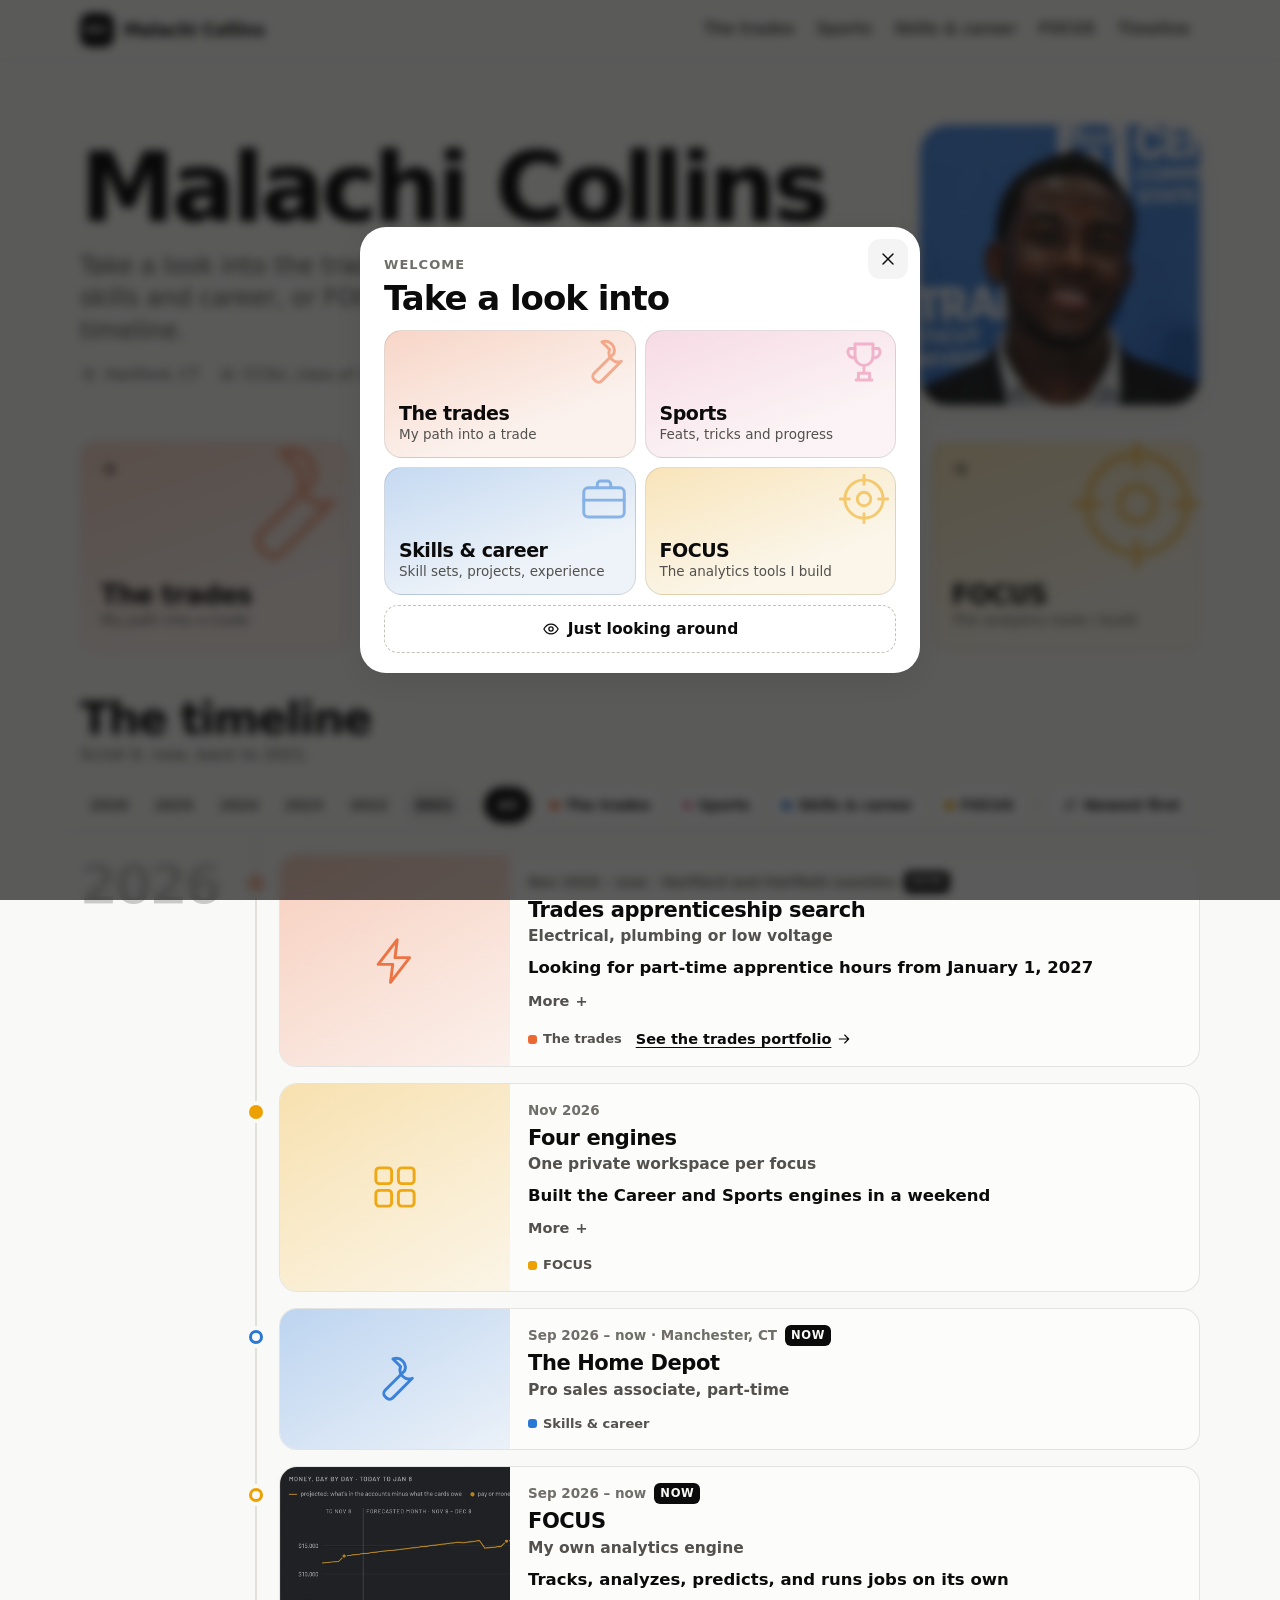
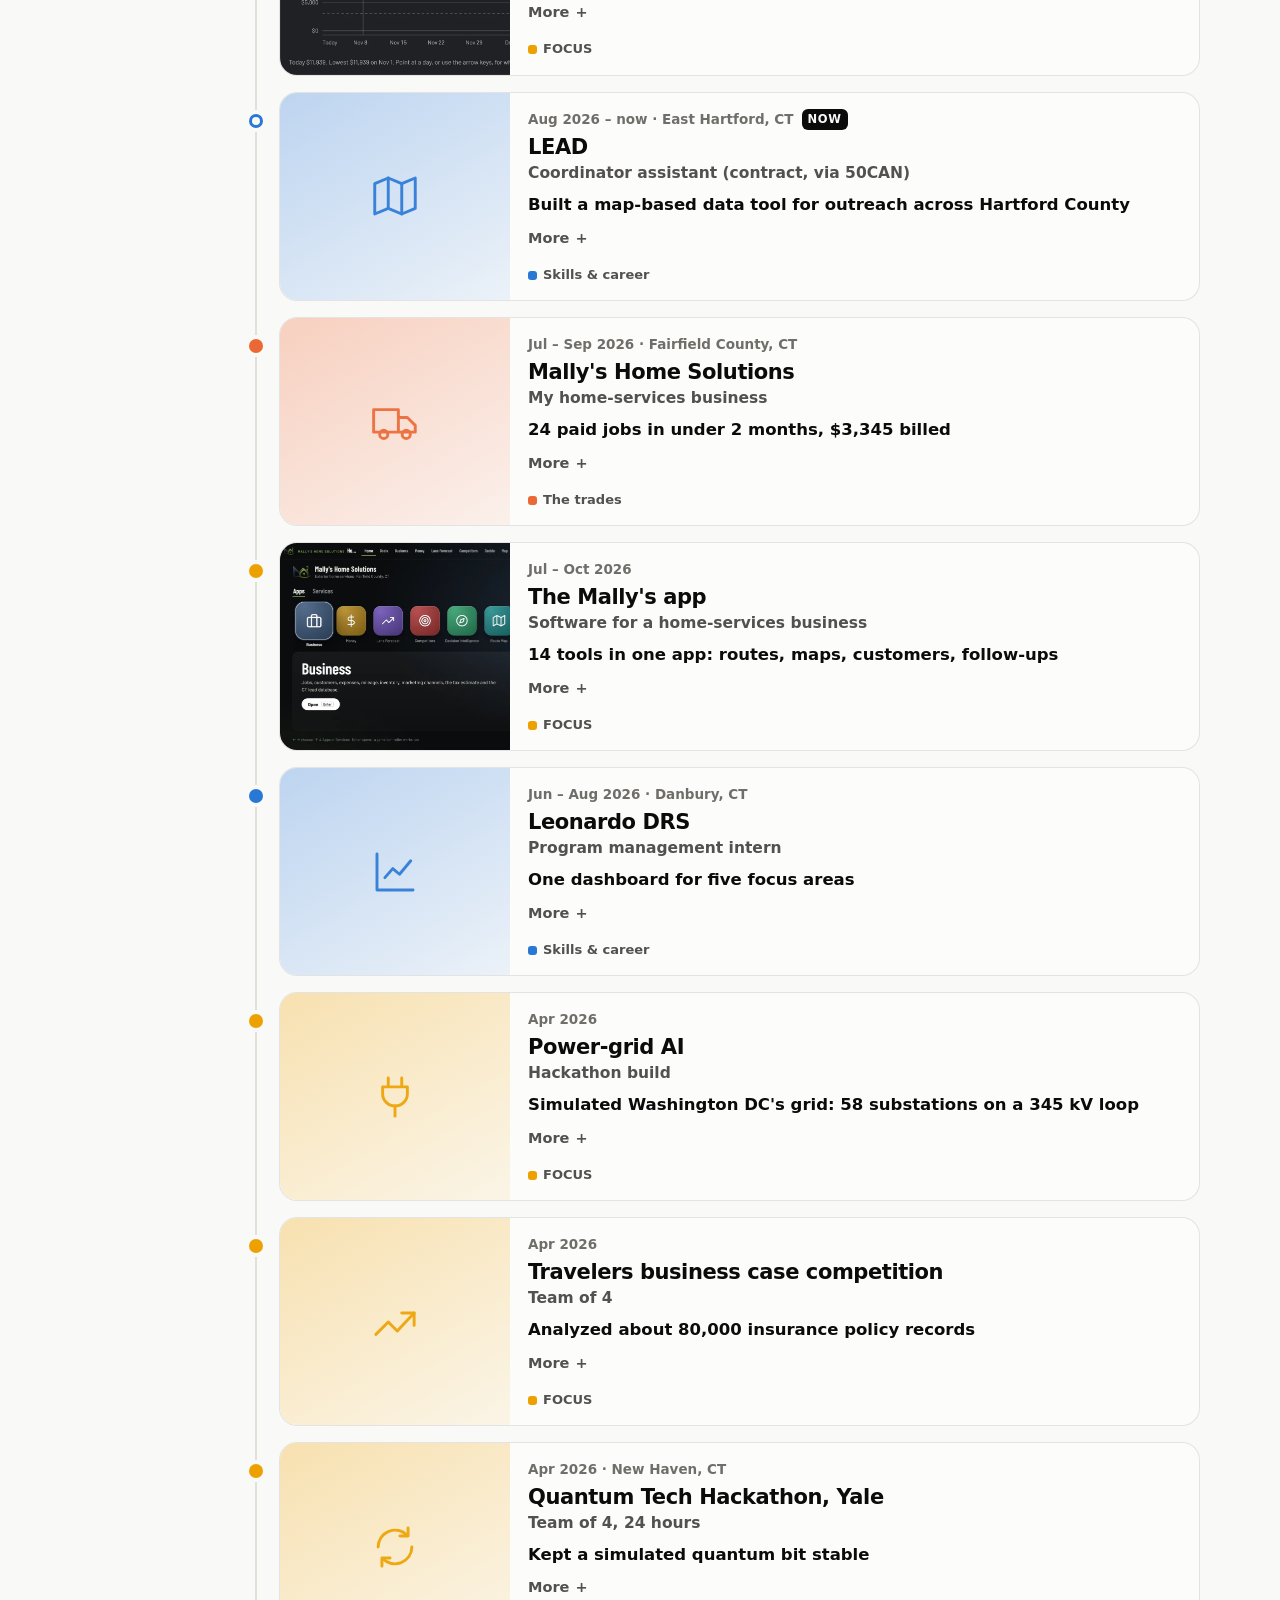
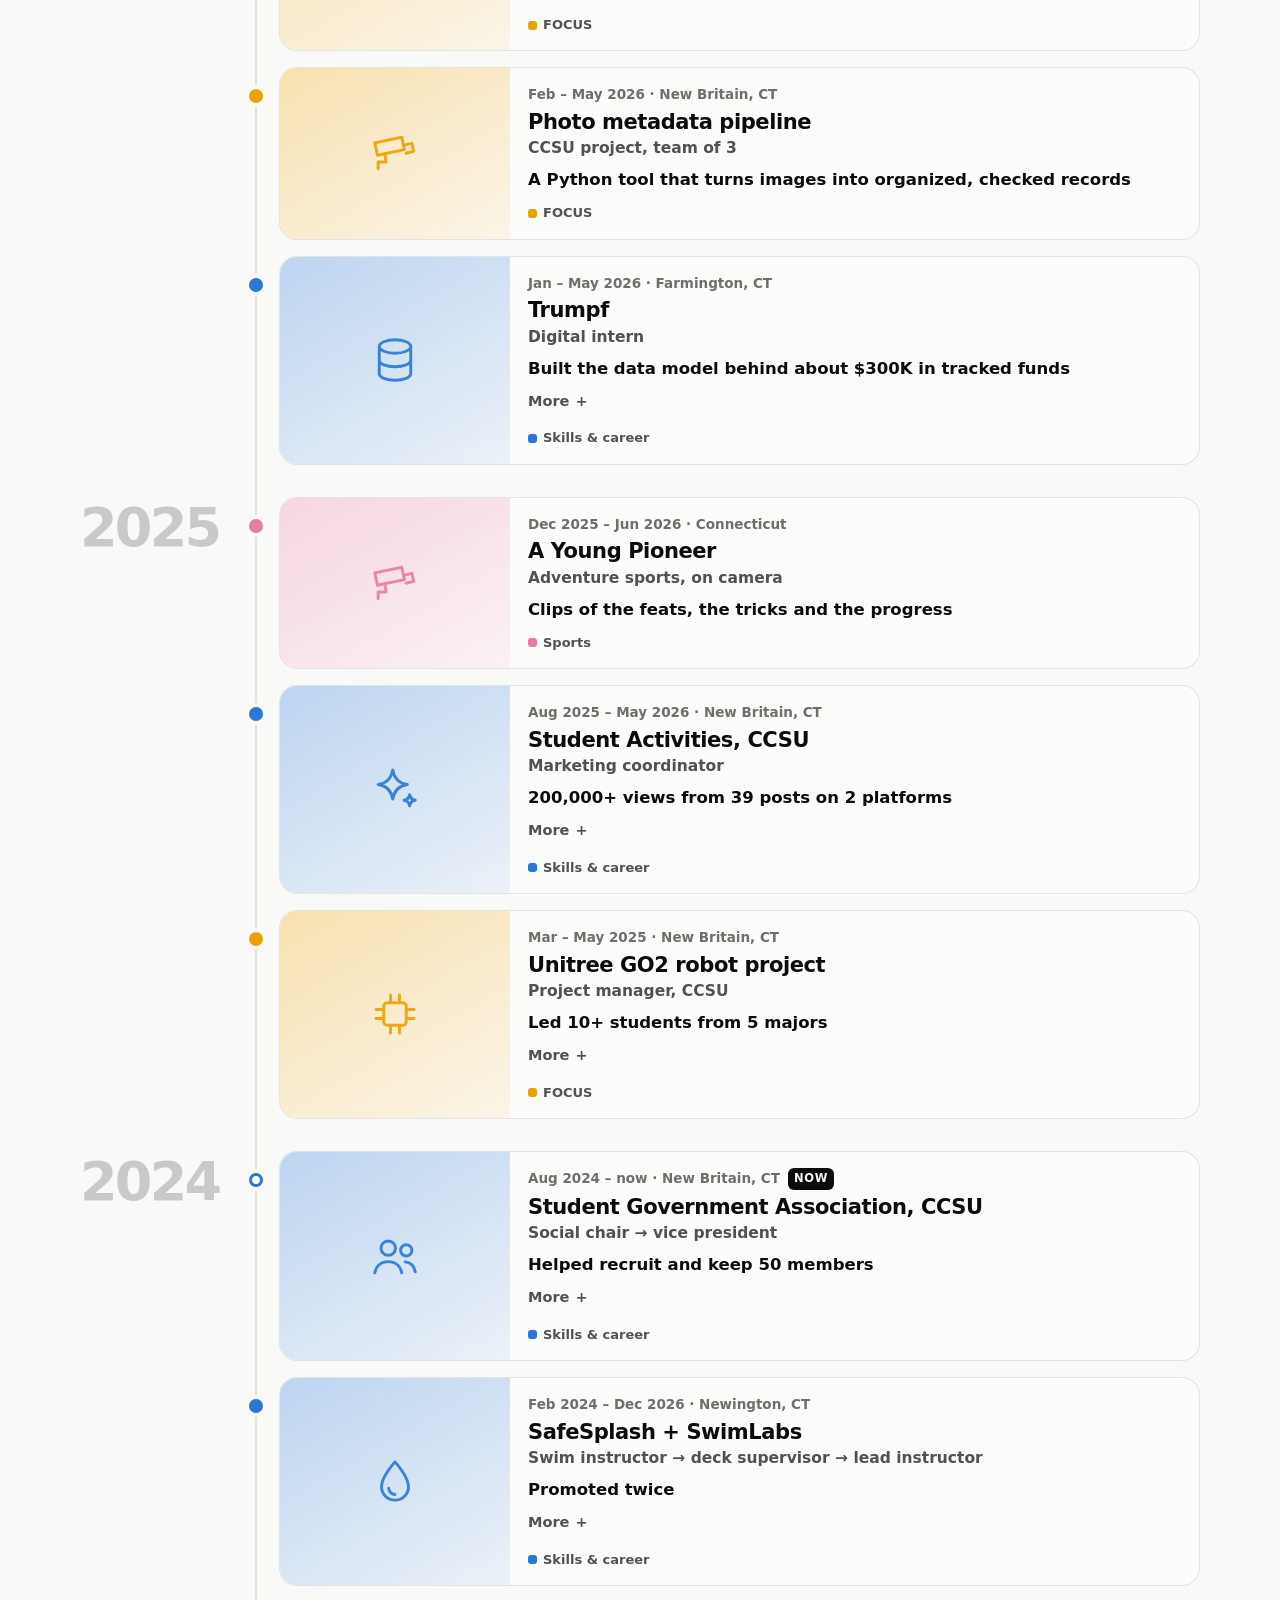
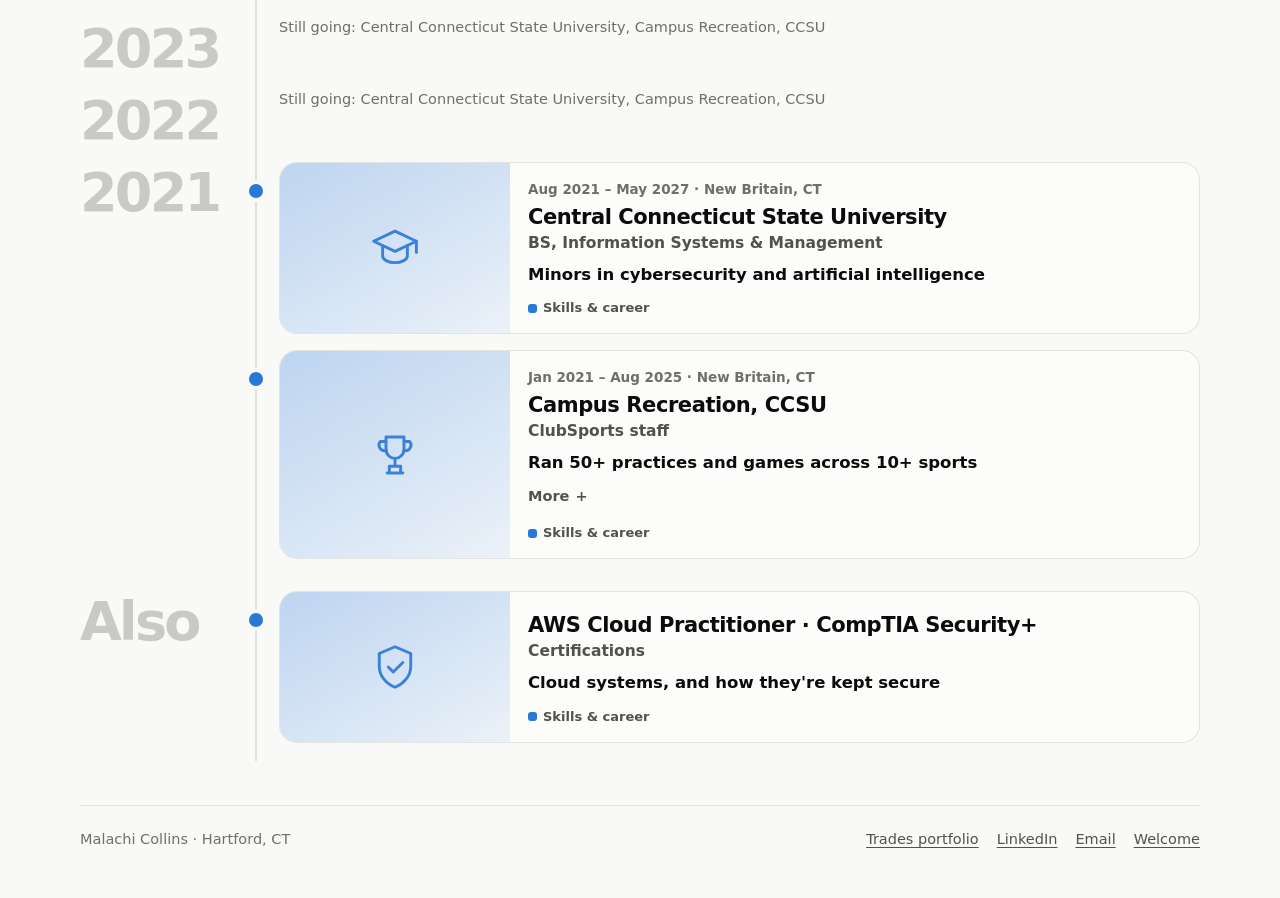
==== commit bc945e05: "The welcome's doors: the arrow no longer sits on a two-line title on a phone Co-Authored-By: Claude " ====
--- a/docs/index.html
+++ b/docs/index.html
@@ -74,7 +74,8 @@
 @media (min-width:900px){.door .big{width:140px;height:140px;right:-8px;top:-8px;stroke-width:1.2}}
 .door b{font-size:clamp(20px,3.4vw,26px);letter-spacing:-.025em;line-height:1.1;font-weight:800}
 .door span{font-size:14.5px;color:var(--ink-2);line-height:1.3}
-.door .go{position:absolute;left:16px;top:16px;width:22px;height:22px}
+.door .go{position:absolute;left:16px;top:16px;width:22px;height:22px;display:none}
+@media (min-width:900px){.door .go{display:block}.ask .door .go{display:none}}
 .door[aria-current="true"]{box-shadow:0 0 0 2px var(--ink)}
 
 /* a look, opened */
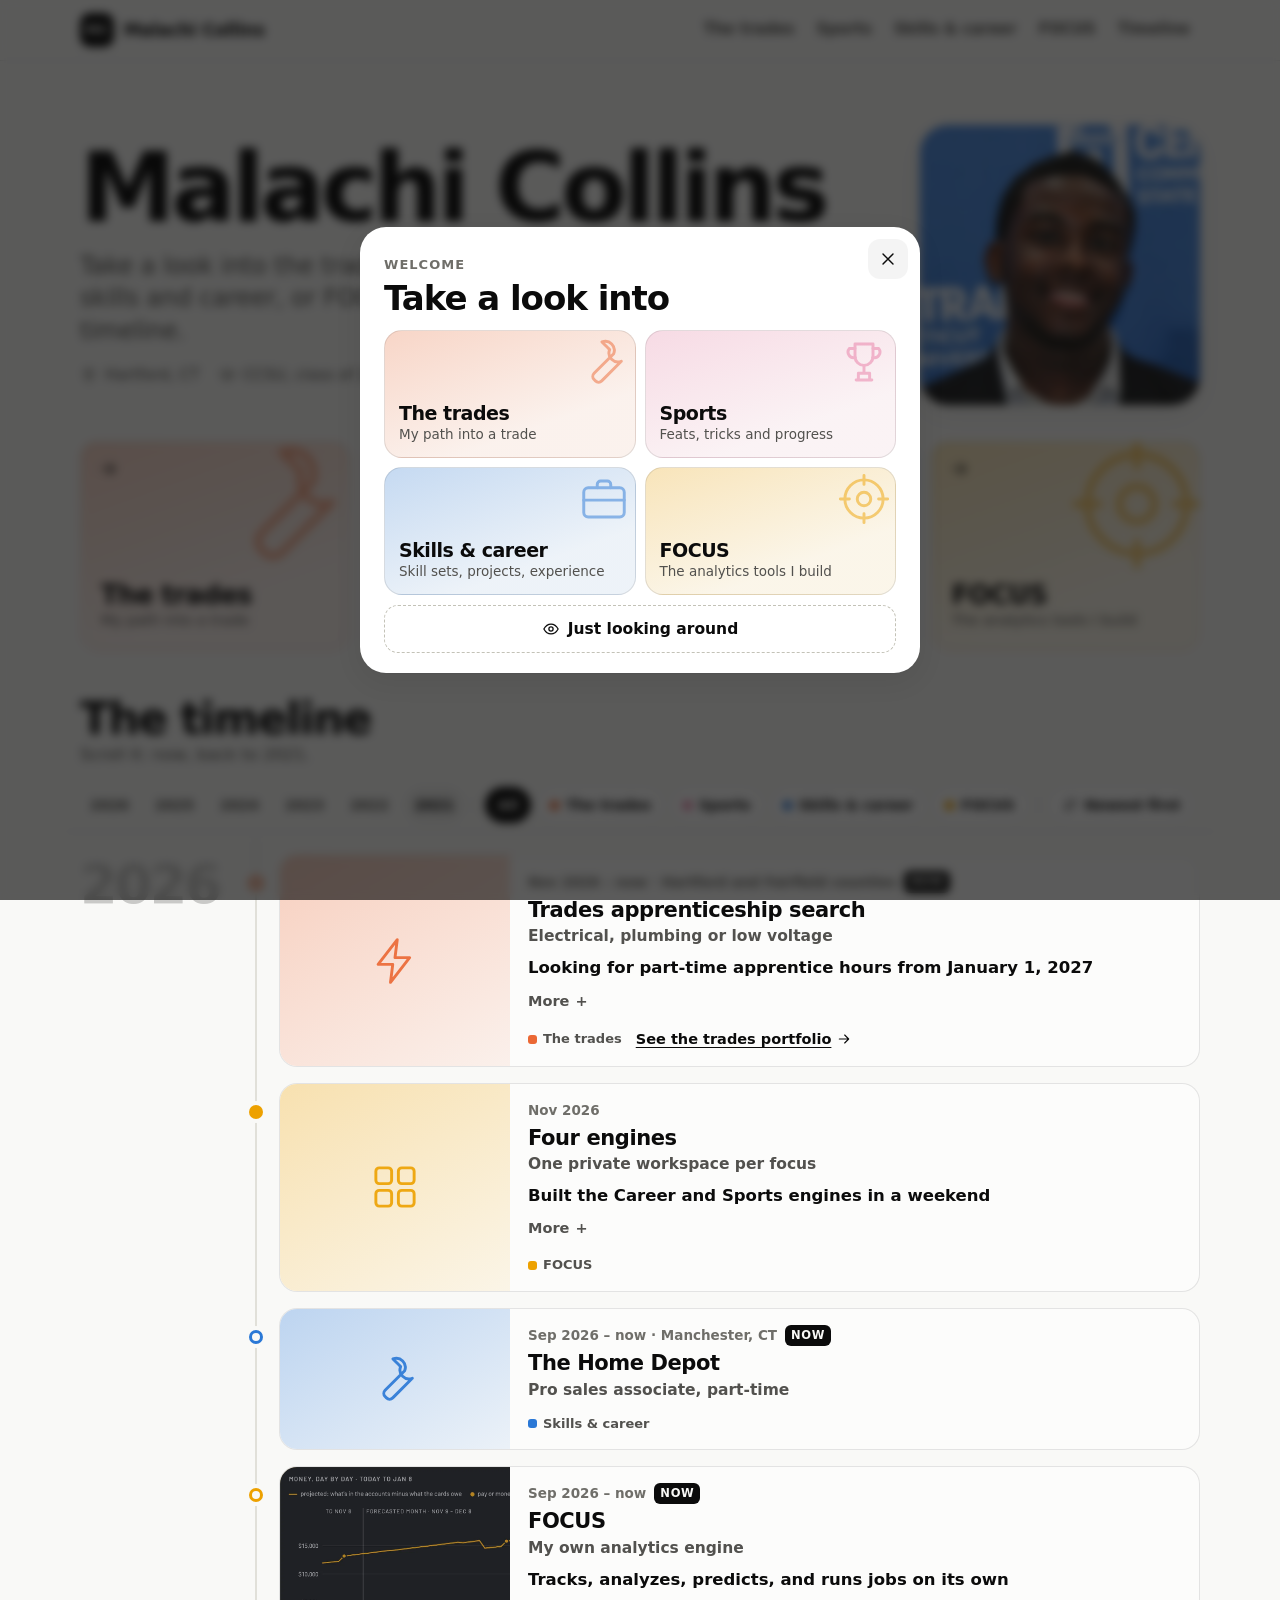
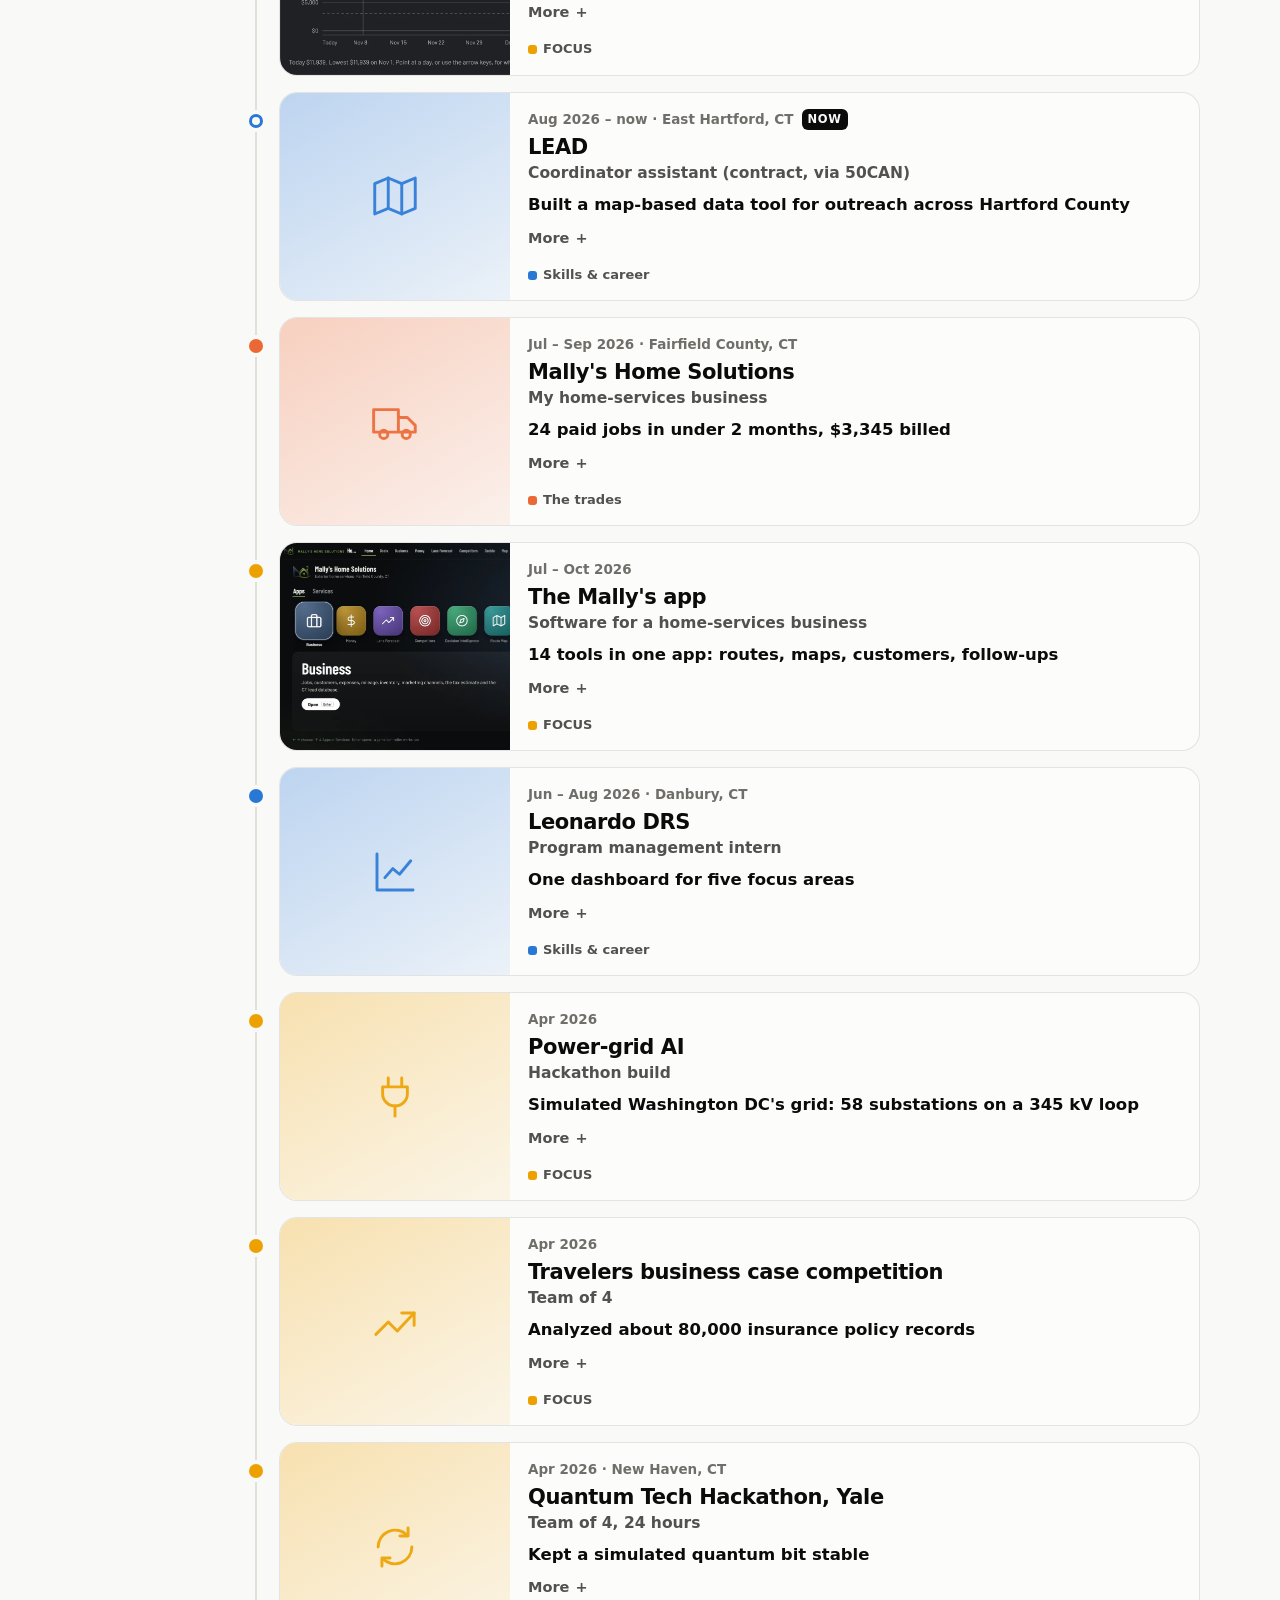
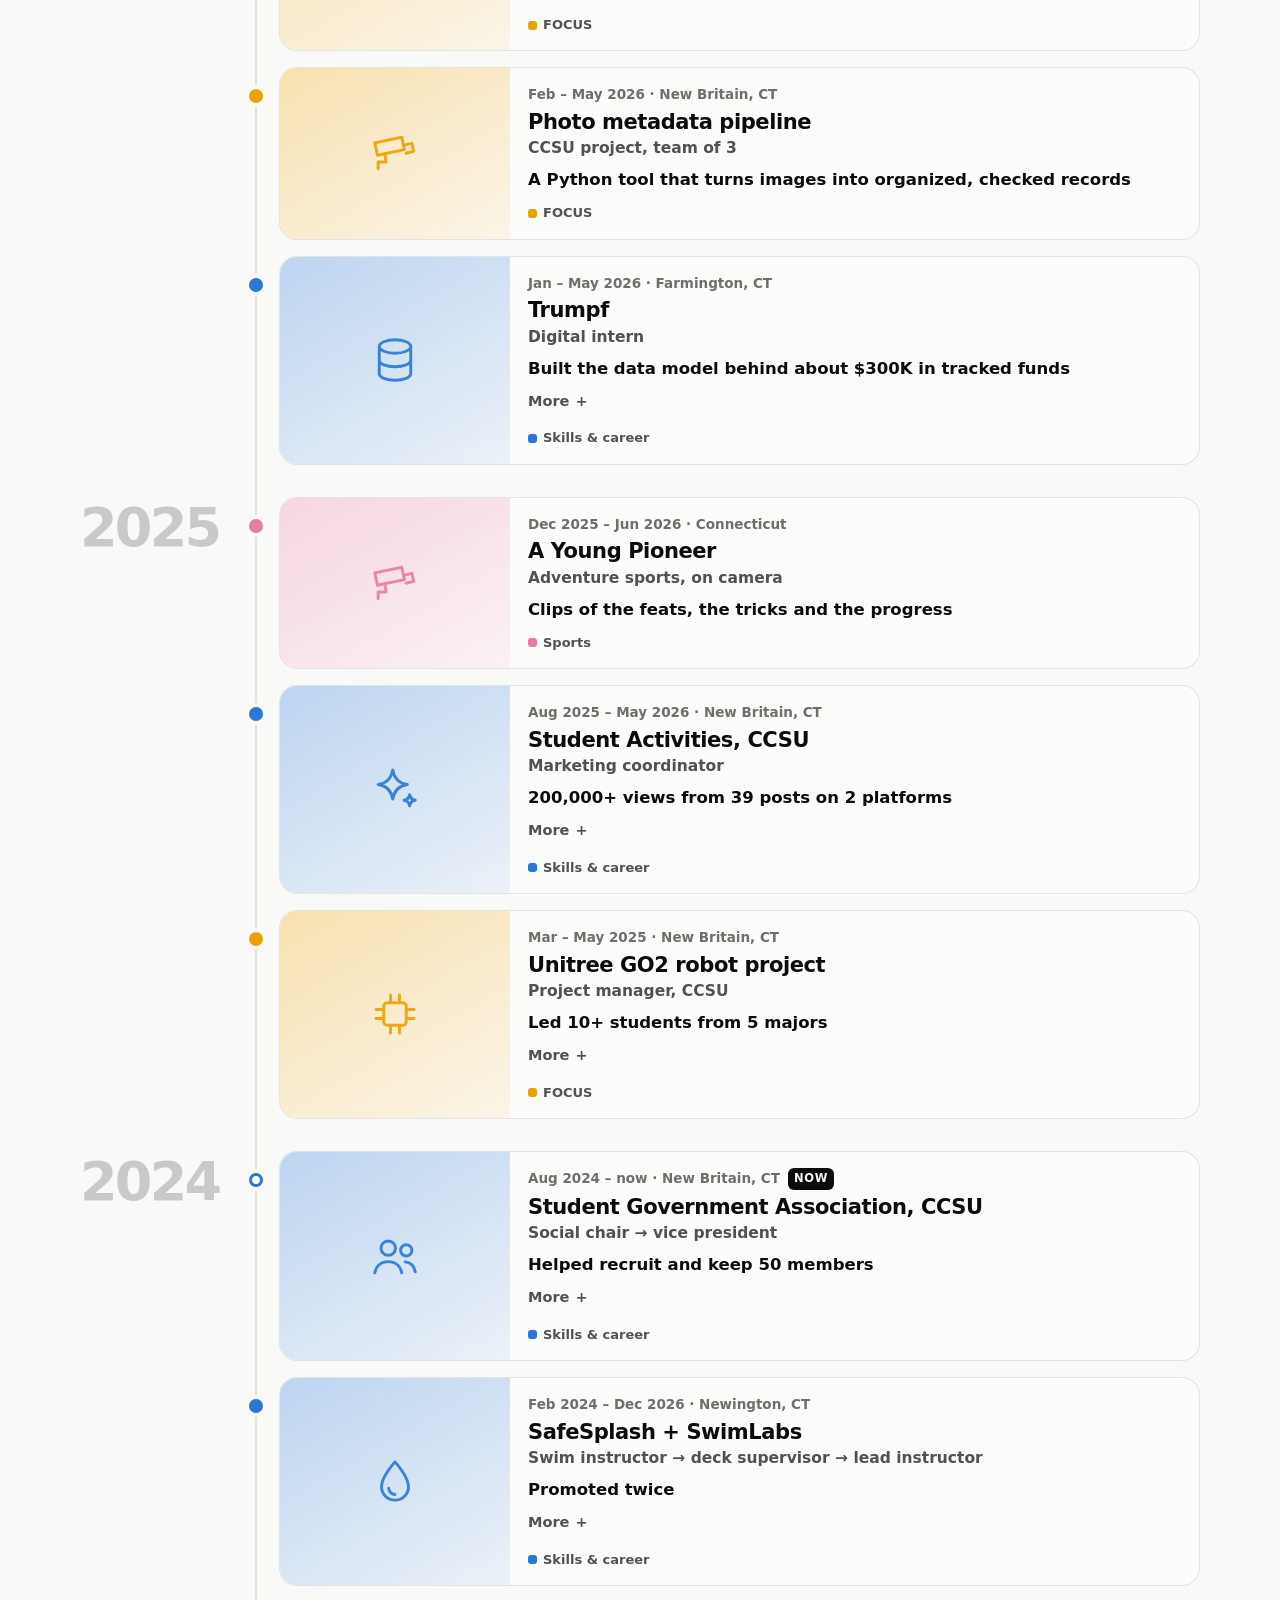
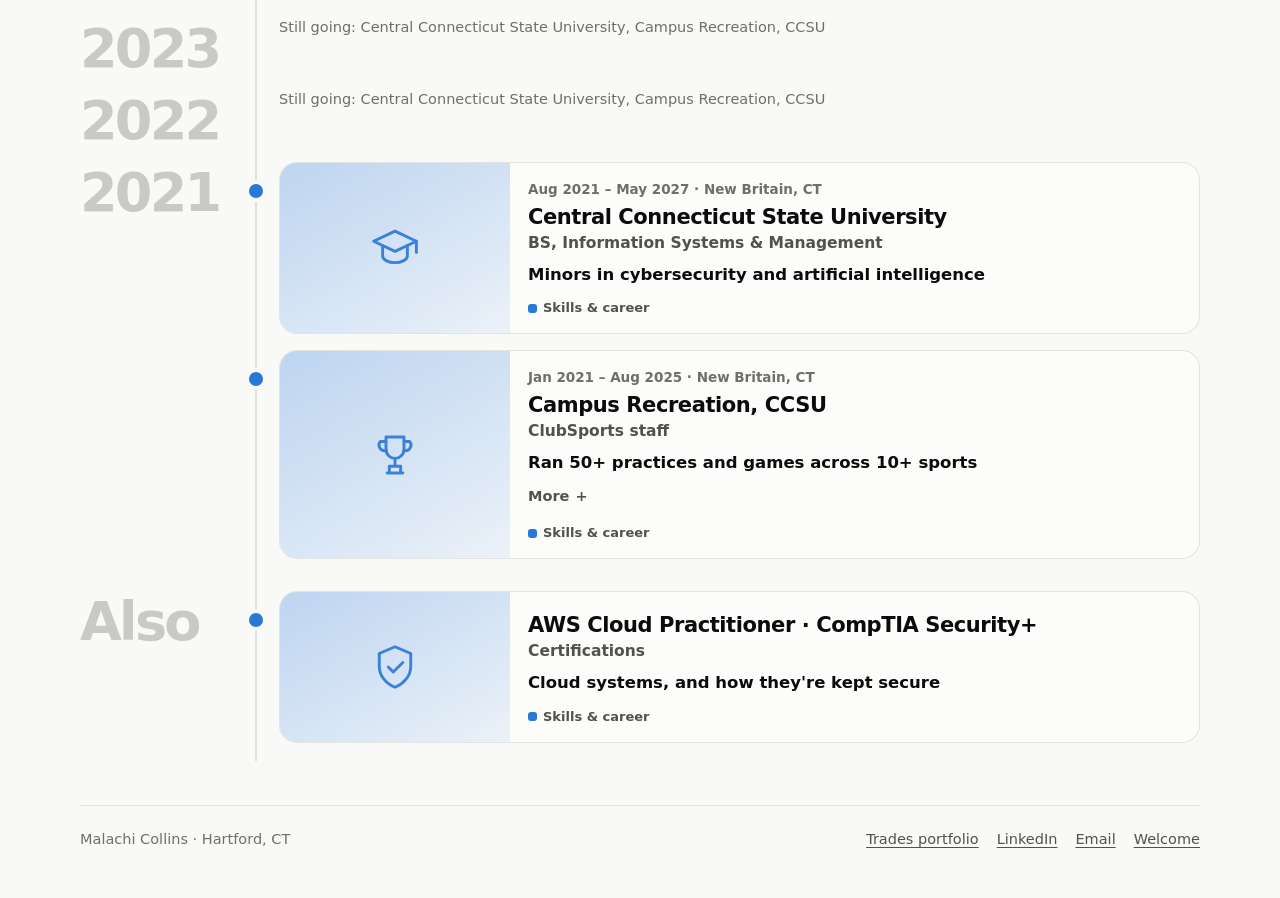
==== commit e8a94392: "The Sports and Skills & career looks show what my engines publish The page reads two feeds when it o" ====
--- a/docs/index.html
+++ b/docs/index.html
@@ -44,6 +44,9 @@
 .top nav a{font-size:15px;font-weight:600;text-decoration:none;padding:8px 10px;border-radius:10px;color:var(--ink-2)}
 .top nav a:hover{background:var(--wash);color:var(--ink)}
 @media (max-width:720px){.top nav a.hide-s{display:none}}
+.top nav a.dev{display:inline-flex;align-items:center;gap:7px;background:var(--ink);color:var(--page);font-weight:700;margin-left:6px}
+.top nav a.dev:hover{background:var(--ink);color:var(--page);opacity:.88}
+.top nav a.dev .icon{width:16px;height:16px}
 .review{background:var(--ink);color:var(--page);font-size:14px;font-weight:600;text-align:center;padding:8px 16px}
 
 .hero{padding:40px 0 22px;display:grid;gap:22px;align-items:center}
@@ -98,6 +101,19 @@
 .steps span{display:inline-flex;align-items:center;margin-right:10px}
 .acts{display:flex;flex-wrap:wrap;gap:10px;margin-top:18px}
 .panel figure{border-radius:16px;overflow:hidden;border:1px solid var(--ring);box-shadow:var(--shadow)}
+.feed{grid-column:1/-1;display:grid;gap:18px}
+.feed h3{font-size:13px;font-weight:750;letter-spacing:.08em;text-transform:uppercase;color:var(--ink-2);margin-bottom:8px}
+.feats{display:grid;grid-template-columns:repeat(auto-fill,minmax(150px,1fr));gap:8px}
+.feat{display:block;background:var(--page);border:1px solid var(--ring);border-radius:14px;padding:12px;text-decoration:none;overflow:hidden;overflow-wrap:anywhere}
+a.feat:hover,a.row:hover{border-color:var(--axis)}
+.feat b{display:block;font-size:clamp(22px,4vw,30px);letter-spacing:-.03em;line-height:1.05;font-weight:820}
+.feat span{display:block;font-size:14px;font-weight:650;line-height:1.25;margin-top:5px}
+.feat small{display:block;font-size:12.5px;color:var(--muted);margin-top:2px}
+.rows{display:grid;gap:6px}
+.row{display:flex;justify-content:space-between;gap:12px;align-items:baseline;padding:10px 12px;border-radius:12px;background:var(--page);border:1px solid var(--ring);
+text-decoration:none;font-weight:650;font-size:15.5px}
+.row small{color:var(--muted);font-weight:600;font-size:13px;text-align:right}
+.row span{overflow-wrap:anywhere}
 .panel figcaption{font-size:12.5px;color:var(--muted);padding:8px 10px;background:var(--page)}
 
 /* the timeline */
@@ -185,7 +201,7 @@
 <a class="skip" href="#main">Skip to content</a>
 <header class="top"><div class="wrap">
 <a class="brand" href="#main"><span class="mono">MC</span><span>Malachi Collins</span></a>
-<nav aria-label="Main"><a class="hide-s" href="#trade" data-lens-link="trade">The trades</a><a class="hide-s" href="#sports" data-lens-link="sports">Sports</a><a class="hide-s" href="#career" data-lens-link="career">Skills &amp; career</a><a class="hide-s" href="#focus" data-lens-link="focus">FOCUS</a><a href="#timeline" data-lens-link="all">Timeline</a></nav>
+<nav aria-label="Main"><a class="hide-s" href="#trade" data-lens-link="trade">The trades</a><a class="hide-s" href="#sports" data-lens-link="sports">Sports</a><a class="hide-s" href="#career" data-lens-link="career">Skills &amp; career</a><a class="hide-s" href="#focus" data-lens-link="focus">FOCUS</a><a href="#timeline" data-lens-link="all">Timeline</a><a class="dev" id="dev" href="#" hidden><svg class="icon" viewBox="0 0 24 24" aria-hidden="true"><path d="m8.5 8-4 4 4 4M15.5 8l4 4-4 4M13.5 5.5l-3 13"/></svg>Developer mode</a></nav>
 </div></header>
 
 <main id="main">
@@ -199,7 +215,7 @@
 <div class="shot"><img src="assets/img/headshot.webp" width="480" height="480" alt="Malachi Collins"></div>
 </section>
 <nav class="doors" aria-label="Take a look into"><a class="door" style="--c:var(--s-trade)" href="#trade" data-lens-link="trade"><svg class="icon big" viewBox="0 0 24 24" aria-hidden="true"><path d="M14.5 6.5a4 4 0 0 0 5.2 5.2L11 20.4a2 2 0 0 1-2.8 0l-.6-.6a2 2 0 0 1 0-2.8l8.7-8.7a4 4 0 0 0-5.2-5.2l2.6 2.6z"/></svg><svg class="icon go" viewBox="0 0 24 24" aria-hidden="true"><path d="M5 12h14M13 6l6 6-6 6"/></svg><b>The trades</b><span>My path into a trade</span></a><a class="door" style="--c:var(--s-sports)" href="#sports" data-lens-link="sports"><svg class="icon big" viewBox="0 0 24 24" aria-hidden="true"><path d="M8 4h8v5.5a4 4 0 0 1-8 0z"/><path d="M8 6H5.5a2.5 2.5 0 0 0 2.6 4M16 6h2.5a2.5 2.5 0 0 1-2.6 4M12 13.5V17M8.5 20h7M9.5 17h5v3h-5z"/></svg><svg class="icon go" viewBox="0 0 24 24" aria-hidden="true"><path d="M5 12h14M13 6l6 6-6 6"/></svg><b>Sports</b><span>Feats, tricks and progress</span></a><a class="door" style="--c:var(--s-career)" href="#career" data-lens-link="career"><svg class="icon big" viewBox="0 0 24 24" aria-hidden="true"><rect x="3" y="7" width="18" height="13" rx="2"/><path d="M9 7V5.5A1.5 1.5 0 0 1 10.5 4h3A1.5 1.5 0 0 1 15 5.5V7M3 12.5h18"/></svg><svg class="icon go" viewBox="0 0 24 24" aria-hidden="true"><path d="M5 12h14M13 6l6 6-6 6"/></svg><b>Skills &amp; career</b><span>Skill sets, projects, experience</span></a><a class="door" style="--c:var(--s-focus)" href="#focus" data-lens-link="focus"><svg class="icon big" viewBox="0 0 24 24" aria-hidden="true"><circle cx="12" cy="12" r="8.5"/><circle cx="12" cy="12" r="3"/><path d="M12 1.5v4M12 18.5v4M1.5 12h4M18.5 12h4"/></svg><svg class="icon go" viewBox="0 0 24 24" aria-hidden="true"><path d="M5 12h14M13 6l6 6-6 6"/></svg><b>FOCUS</b><span>The analytics tools I build</span></a></nav>
-<section class="panel solo" id="trade" style="--c:var(--s-trade)"><div><div class="kicker"><svg class="icon" viewBox="0 0 24 24" aria-hidden="true"><path d="M14.5 6.5a4 4 0 0 0 5.2 5.2L11 20.4a2 2 0 0 1-2.8 0l-.6-.6a2 2 0 0 1 0-2.8l8.7-8.7a4 4 0 0 0-5.2-5.2l2.6 2.6z"/></svg>A look into</div><h2>The trades</h2><p class="line">A trade to go with the software. I&#x27;m looking for part-time apprentice hours toward a Connecticut C-6, E-2 or P-2 license.</p><div class="nums"><div class="num"><b>24</b><span>paid jobs</span><small>my own business, summer 2026</small></div><div class="num"><b>$3,345</b><span>billed</span><small>in under 2 months</small></div><div class="num"><b>Jan 1, 2027</b><span>ready to start</span><small>15–20 hours a week</small></div></div><div class="acts"><a class="btn primary" href="portfolio/">Open the trades portfolio<svg class="icon" viewBox="0 0 24 24" aria-hidden="true"><path d="M5 12h14M13 6l6 6-6 6"/></svg></a></div></div></section><section class="panel solo" id="sports" style="--c:var(--s-sports)"><div><div class="kicker"><svg class="icon" viewBox="0 0 24 24" aria-hidden="true"><path d="M8 4h8v5.5a4 4 0 0 1-8 0z"/><path d="M8 6H5.5a2.5 2.5 0 0 0 2.6 4M16 6h2.5a2.5 2.5 0 0 1-2.6 4M12 13.5V17M8.5 20h7M9.5 17h5v3h-5z"/></svg>A look into</div><h2>Sports</h2><p class="line">Documenting the progress: the feats, the tricks, and the numbers behind them.</p></div></section><section class="panel solo" id="career" style="--c:var(--s-career)"><div><div class="kicker"><svg class="icon" viewBox="0 0 24 24" aria-hidden="true"><rect x="3" y="7" width="18" height="13" rx="2"/><path d="M9 7V5.5A1.5 1.5 0 0 1 10.5 4h3A1.5 1.5 0 0 1 15 5.5V7M3 12.5h18"/></svg>A look into</div><h2>Skills &amp; career</h2><p class="line">What I can do and where I&#x27;ve done it: data, reporting, tools and the people side.</p><div class="nums"><div class="num"><b>7</b><span>jobs and internships</span><small>since 2021</small></div><div class="num"><b>2</b><span>certifications</span><small>AWS Cloud Practitioner, Security+</small></div><div class="num"><b>200K+</b><span>views on posts I made</span><small>39 posts, 2 platforms</small></div></div><div class="tags"><span>Python</span><span>SQL</span><span>Power BI</span><span>Excel</span><span>AWS</span><span>Dashboards</span><span>Forecasting</span><span>HTML, CSS &amp; JavaScript</span><span>Git &amp; GitHub</span><span>Project leadership</span><span>Sales</span><span>Marketing</span></div><div class="acts"><a class="btn primary" href="portfolio/assets/Malachi-Collins-Resume.pdf"><svg class="icon" viewBox="0 0 24 24" aria-hidden="true"><path d="M14 3H7a2 2 0 0 0-2 2v14a2 2 0 0 0 2 2h10a2 2 0 0 0 2-2V8z"/><path d="M14 3v5h5M12 11v6M9.5 14.5 12 17l2.5-2.5"/></svg>Resume (PDF)</a><a class="btn" href="https://www.linkedin.com/in/malachi-collins/" rel=noopener><svg class="icon" viewBox="0 0 24 24" aria-hidden="true"><rect x="3" y="3" width="18" height="18" rx="3"/><path d="M8 10.5V17M8 7.25v.01M12 17v-6.5M12 13.5a2.5 2.5 0 0 1 5 0V17"/></svg>LinkedIn</a></div></div></section><section class="panel" id="focus" style="--c:var(--s-focus)"><div><div class="kicker"><svg class="icon" viewBox="0 0 24 24" aria-hidden="true"><circle cx="12" cy="12" r="8.5"/><circle cx="12" cy="12" r="3"/><path d="M12 1.5v4M12 18.5v4M1.5 12h4M18.5 12h4"/></svg>A look into</div><h2>FOCUS</h2><p class="line">FOCUS is the analytics engine I built for myself. It tracks, analyzes, predicts, and runs jobs on its own.</p><div class="nums"><div class="num"><b>330</b><span>automated tests</span><small>run before every saved change</small></div><div class="num"><b>34</b><span>design decisions</span><small>written down, each with its reason</small></div><div class="num"><b>170+</b><span>saved changes</span><small>since Sep 27, 2026</small></div></div><div class="steps"><span><i>1</i>Track</span><span><i>2</i>Analyze</span><span><i>3</i>Predict</span><span><i>4</i>Run on its own</span></div></div><figure><img src="assets/img/focus-home.webp" alt="The FOCUS home screen: a search box and a row of app tiles. Demo data: every name and number is made up." loading="lazy" width="1600" height="1000"><figcaption>Demo data: every name and number in this picture is made up.</figcaption></figure></section>
+<section class="panel solo" id="trade" style="--c:var(--s-trade)"><div><div class="kicker"><svg class="icon" viewBox="0 0 24 24" aria-hidden="true"><path d="M14.5 6.5a4 4 0 0 0 5.2 5.2L11 20.4a2 2 0 0 1-2.8 0l-.6-.6a2 2 0 0 1 0-2.8l8.7-8.7a4 4 0 0 0-5.2-5.2l2.6 2.6z"/></svg>A look into</div><h2>The trades</h2><p class="line">A trade to go with the software. I&#x27;m looking for part-time apprentice hours toward a Connecticut C-6, E-2 or P-2 license.</p><div class="nums"><div class="num"><b>24</b><span>paid jobs</span><small>my own business, summer 2026</small></div><div class="num"><b>$3,345</b><span>billed</span><small>in under 2 months</small></div><div class="num"><b>Jan 1, 2027</b><span>ready to start</span><small>15–20 hours a week</small></div></div><div class="acts"><a class="btn primary" href="portfolio/">Open the trades portfolio<svg class="icon" viewBox="0 0 24 24" aria-hidden="true"><path d="M5 12h14M13 6l6 6-6 6"/></svg></a></div></div></section><section class="panel solo" id="sports" style="--c:var(--s-sports)"><div><div class="kicker"><svg class="icon" viewBox="0 0 24 24" aria-hidden="true"><path d="M8 4h8v5.5a4 4 0 0 1-8 0z"/><path d="M8 6H5.5a2.5 2.5 0 0 0 2.6 4M16 6h2.5a2.5 2.5 0 0 1-2.6 4M12 13.5V17M8.5 20h7M9.5 17h5v3h-5z"/></svg>A look into</div><h2>Sports</h2><p class="line">Documenting the progress: the feats, the tricks, and the numbers behind them.</p></div><div class="feed" data-feed="sports" hidden></div></section><section class="panel solo" id="career" style="--c:var(--s-career)"><div><div class="kicker"><svg class="icon" viewBox="0 0 24 24" aria-hidden="true"><rect x="3" y="7" width="18" height="13" rx="2"/><path d="M9 7V5.5A1.5 1.5 0 0 1 10.5 4h3A1.5 1.5 0 0 1 15 5.5V7M3 12.5h18"/></svg>A look into</div><h2>Skills &amp; career</h2><p class="line">What I can do and where I&#x27;ve done it: data, reporting, tools and the people side.</p><div class="nums"><div class="num"><b>7</b><span>jobs and internships</span><small>since 2021</small></div><div class="num"><b>2</b><span>certifications</span><small>AWS Cloud Practitioner, Security+</small></div><div class="num"><b>200K+</b><span>views on posts I made</span><small>39 posts, 2 platforms</small></div></div><div class="tags"><span>Python</span><span>SQL</span><span>Power BI</span><span>Excel</span><span>AWS</span><span>Dashboards</span><span>Forecasting</span><span>HTML, CSS &amp; JavaScript</span><span>Git &amp; GitHub</span><span>Project leadership</span><span>Sales</span><span>Marketing</span></div><div class="acts"><a class="btn primary" href="portfolio/assets/Malachi-Collins-Resume.pdf"><svg class="icon" viewBox="0 0 24 24" aria-hidden="true"><path d="M14 3H7a2 2 0 0 0-2 2v14a2 2 0 0 0 2 2h10a2 2 0 0 0 2-2V8z"/><path d="M14 3v5h5M12 11v6M9.5 14.5 12 17l2.5-2.5"/></svg>Resume (PDF)</a><a class="btn" href="https://www.linkedin.com/in/malachi-collins/" rel=noopener><svg class="icon" viewBox="0 0 24 24" aria-hidden="true"><rect x="3" y="3" width="18" height="18" rx="3"/><path d="M8 10.5V17M8 7.25v.01M12 17v-6.5M12 13.5a2.5 2.5 0 0 1 5 0V17"/></svg>LinkedIn</a></div></div><div class="feed" data-feed="career" hidden></div></section><section class="panel" id="focus" style="--c:var(--s-focus)"><div><div class="kicker"><svg class="icon" viewBox="0 0 24 24" aria-hidden="true"><circle cx="12" cy="12" r="8.5"/><circle cx="12" cy="12" r="3"/><path d="M12 1.5v4M12 18.5v4M1.5 12h4M18.5 12h4"/></svg>A look into</div><h2>FOCUS</h2><p class="line">FOCUS is the analytics engine I built for myself. It tracks, analyzes, predicts, and runs jobs on its own.</p><div class="nums"><div class="num"><b>330</b><span>automated tests</span><small>run before every saved change</small></div><div class="num"><b>34</b><span>design decisions</span><small>written down, each with its reason</small></div><div class="num"><b>170+</b><span>saved changes</span><small>since Sep 27, 2026</small></div></div><div class="steps"><span><i>1</i>Track</span><span><i>2</i>Analyze</span><span><i>3</i>Predict</span><span><i>4</i>Run on its own</span></div></div><figure><img src="assets/img/focus-home.webp" alt="The FOCUS home screen: a search box and a row of app tiles. Demo data: every name and number is made up." loading="lazy" width="1600" height="1000"><figcaption>Demo data: every name and number in this picture is made up.</figcaption></figure></section>
 
 <section class="block" id="timeline">
 <div class="head"><div><h2>The timeline</h2><p>Scroll it: now, back to 2021.</p></div></div>
@@ -210,7 +226,7 @@
 </div>
 </main>
 <footer><div class="wrap"><span>Malachi Collins · Hartford, CT</span>
-<nav aria-label="Links"><a href="portfolio/">Trades portfolio</a><a href="https://www.linkedin.com/in/malachi-collins/" rel="noopener">LinkedIn</a><a href="mailto:malachibcollins@gmail.com">Email</a><a href="#" data-ask>Welcome</a></nav>
+<nav aria-label="Links"><a href="portfolio/">Trades portfolio</a><a href="https://www.linkedin.com/in/malachi-collins/" rel="noopener">LinkedIn</a><a href="mailto:malachibcollins@gmail.com">Email</a><a href="#" data-ask>Welcome</a><a id="signin" href="#" hidden>Sign in</a><a id="signout" href="#" hidden>Sign out</a></nav>
 </div></footer>
 <dialog id="ask" aria-labelledby="ask-h"><div class="ask">
 <form method="dialog"><button class="close" aria-label="Close"><svg class="icon" viewBox="0 0 24 24" aria-hidden="true"><path d="M6 6l12 12M18 6 6 18"/></svg></button></form>
@@ -260,6 +276,68 @@
     $$('[data-ask]').forEach((b) => b.addEventListener('click', (e) => { e.preventDefault(); dlg.showModal(); }));
   }
 
+  // Developer mode. The private hub answers one question for this page: is this device signed in? Only then does the
+  // button show, and the hub checks again when it is opened. Nothing shows while the hub isn't up.
+  const site = location.hostname.replace(/^www\./, '');
+  if (location.protocol === 'https:' && site.indexOf('.') > 0) {
+    const hub = 'https://hub.' + site, here = encodeURIComponent(location.origin + '/');
+    fetch(hub + '/__door/whoami', { credentials: 'include' }).then((r) => r.json()).then((s) => {
+      if (s.signed_in) {
+        $('#dev').href = hub + '/'; $('#dev').hidden = false;
+        $('#signout').href = hub + '/__door/logout?next=' + here; $('#signout').hidden = false;
+      } else if (s.signed_in === false) {
+        $('#signin').href = hub + '/__door/login?next=' + here; $('#signin').hidden = false;
+      }
+    }).catch(() => {});
+  }
+
+  // The bridge. My Sports and Career engines each publish a feed from the private side: only what I switched on there
+  // and pressed Publish for. This page shows it. Until a feed exists, or while the server isn't up, nothing changes here.
+  // Everything from a feed is written as text, and a link is used only when it is an https address.
+  const el = (tag, cls, text) => { const e = document.createElement(tag); if (cls) e.className = cls; if (text != null) e.textContent = String(text); return e; };
+  const https = (u) => (typeof u === 'string' && /^https:\/\/[^\s]+$/.test(u) ? u : null);
+  const month = (d) => { const t = new Date(d + 'T00:00:00'); return isNaN(t) ? '' : t.toLocaleDateString(undefined, { month: 'short', year: 'numeric' }); };
+  const bits = (...xs) => xs.filter(Boolean).join(' · ');
+  const part = (box, title) => { const s = el('div'); s.append(el('h3', '', title)); box.append(s); return s; };
+  const rows = (box, title, list, make) => {
+    if (!list.length) return;
+    const g = el('div', 'rows');
+    list.forEach((x) => { const [text, side, url] = make(x); const r = el(https(url) ? 'a' : 'div', 'row'); if (https(url)) { r.href = url; r.rel = 'noopener'; }
+      r.append(el('span', '', text), el('small', '', side)); g.append(r); });
+    part(box, title).append(g);
+  };
+  const chips = (box, title, list) => { if (!list.length) return; const g = el('div', 'tags'); list.forEach((t) => g.append(el('span', '', t))); part(box, title).append(g); };
+  const items = (sec, k) => ((sec[k] || {}).items || []).filter((x) => x && typeof x === 'object');
+  const feeds = {
+    sports(box, sec) {
+      const feats = items(sec, 'stats').slice(0, 12);
+      if (feats.length) {
+        const g = el('div', 'feats');
+        feats.forEach((x) => { const c = el(https(x.url) ? 'a' : 'div', 'feat'); if (https(x.url)) { c.href = x.url; c.rel = 'noopener'; }
+          c.append(el('b', '', x.value || x.kind || ''), el('span', '', x.name || ''), el('small', '', bits(x.activity, x.date && month(x.date)))); g.append(c); });
+        part(box, 'Feats and stats').append(g);
+      }
+      rows(box, 'Clips', items(sec, 'media').slice(0, 8), (x) => [x.title || '', bits(x.platform, typeof x.views === 'number' && `${new Intl.NumberFormat(undefined, { notation: 'compact' }).format(x.views)} views`), x.url]);
+      rows(box, 'Events', items(sec, 'events').slice(0, 6), (x) => [x.name || '', bits(x.result, x.date && month(x.date)), x.url]);
+      chips(box, 'What I do', items(sec, 'activities').map((x) => x.name).filter(Boolean).slice(0, 16));
+    },
+    career(box, sec) {
+      const skills = items(sec, 'skills').sort((a, b) => (b.level || 0) - (a.level || 0)).map((x) => x.name).filter(Boolean).slice(0, 24);
+      chips(box, 'Skill sets', skills);
+      rows(box, 'Projects', items(sec, 'projects').slice(0, 10), (x) => [x.name || '', bits(x.outcome, x.kind, x.date && month(x.date)), x.url]);
+    },
+  };
+  if (location.protocol === 'https:' && site.indexOf('.') > 0) {
+    Object.keys(feeds).forEach((k) => {
+      fetch(`https://${k}.${site}/public/feed.json`).then((r) => (r.ok ? r.json() : null)).then((f) => {
+        const box = $(`.feed[data-feed="${k}"]`);
+        if (!box || !f || typeof f.sections !== 'object' || !f.sections) return;
+        feeds[k](box, f.sections);
+        box.hidden = !box.children.length;
+      }).catch(() => {});
+    });
+  }
+
   // newest first, or from the start
   const flip = $('#flip'), tl = $('.tl');
   if (flip) flip.addEventListener('click', () => {
